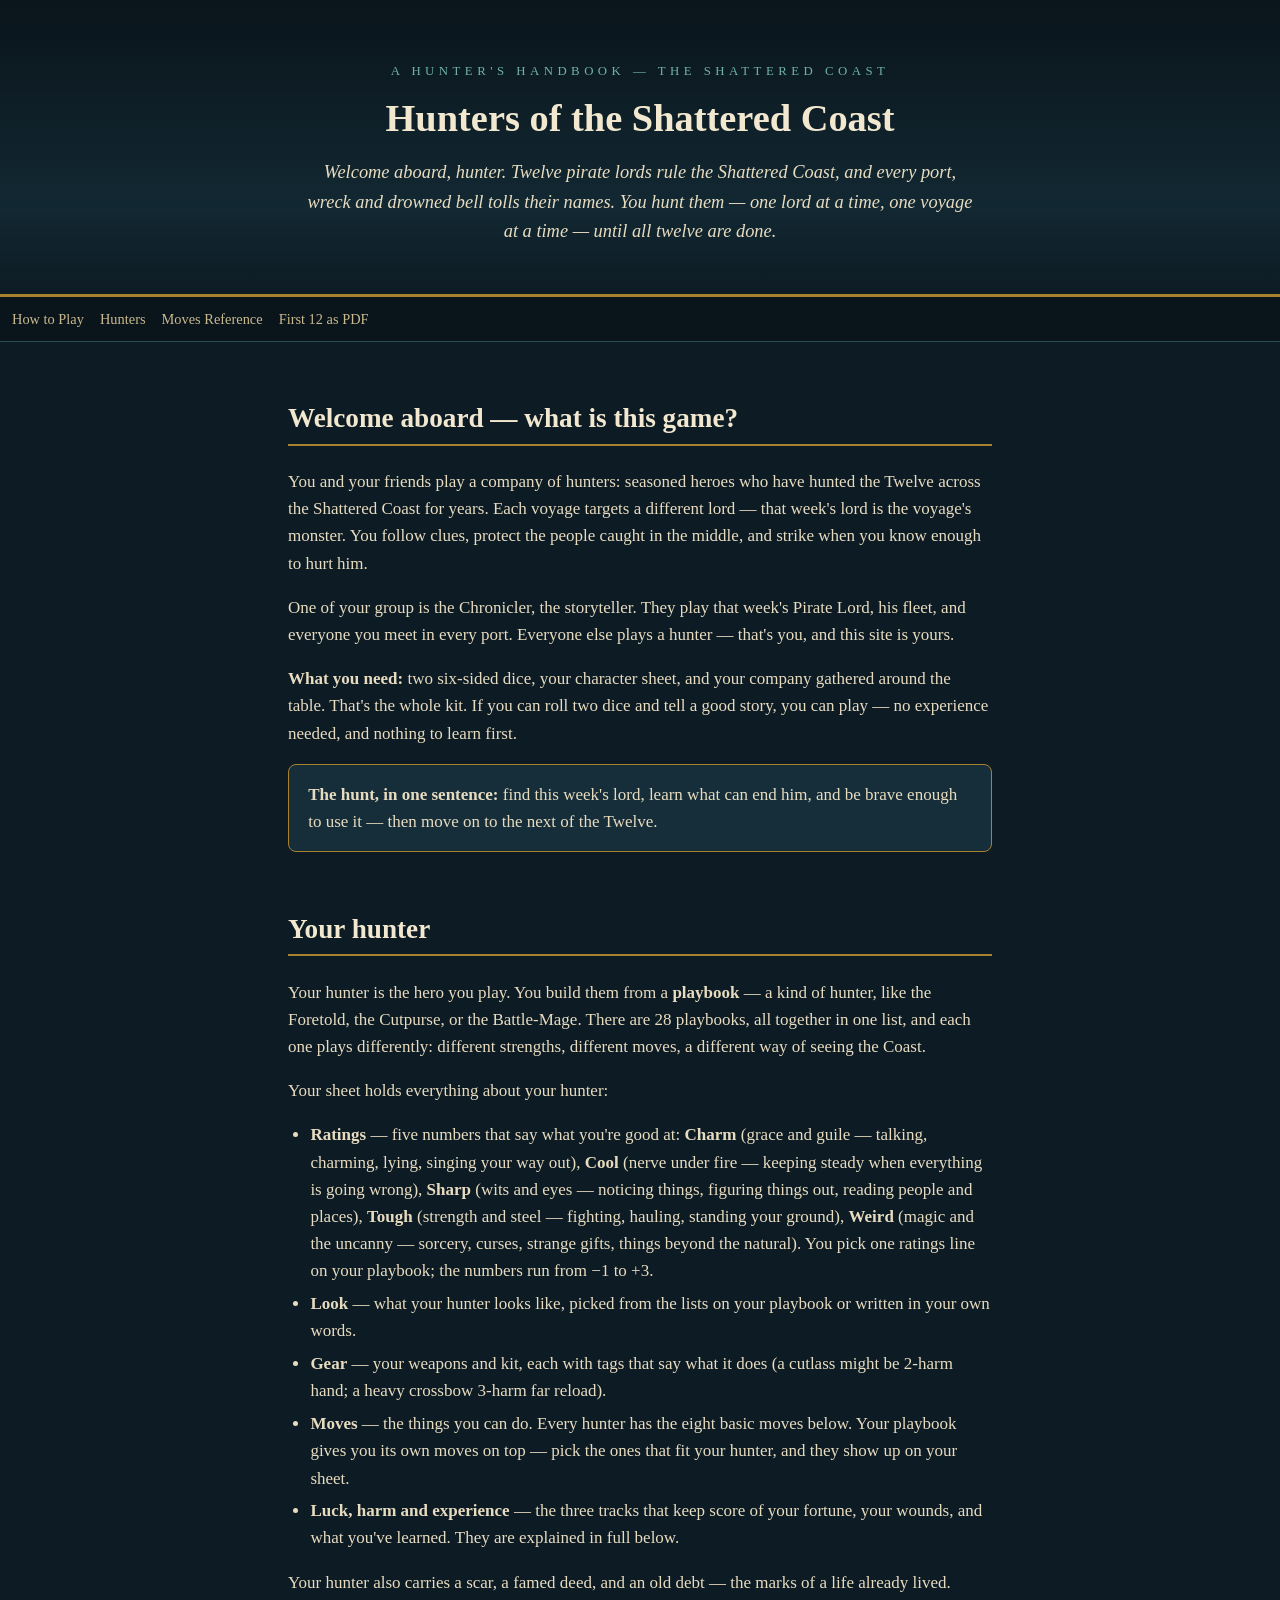
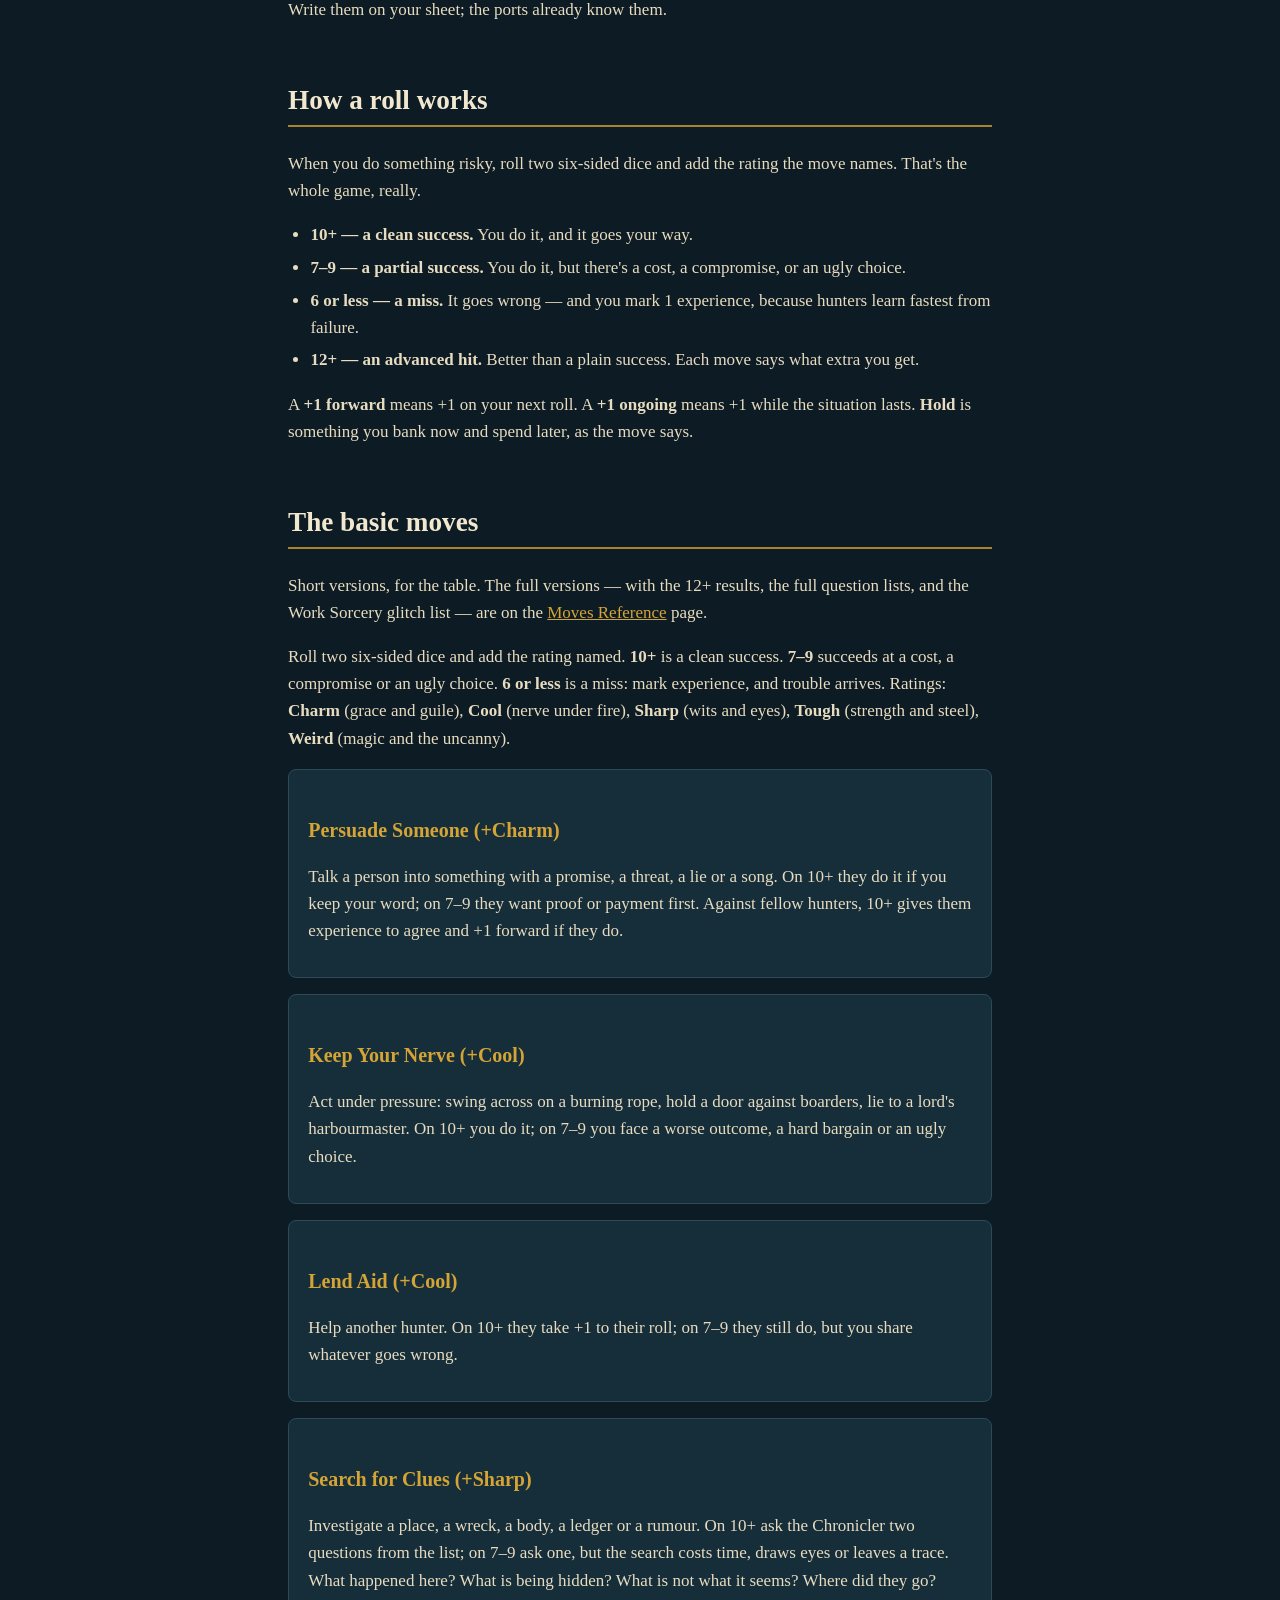
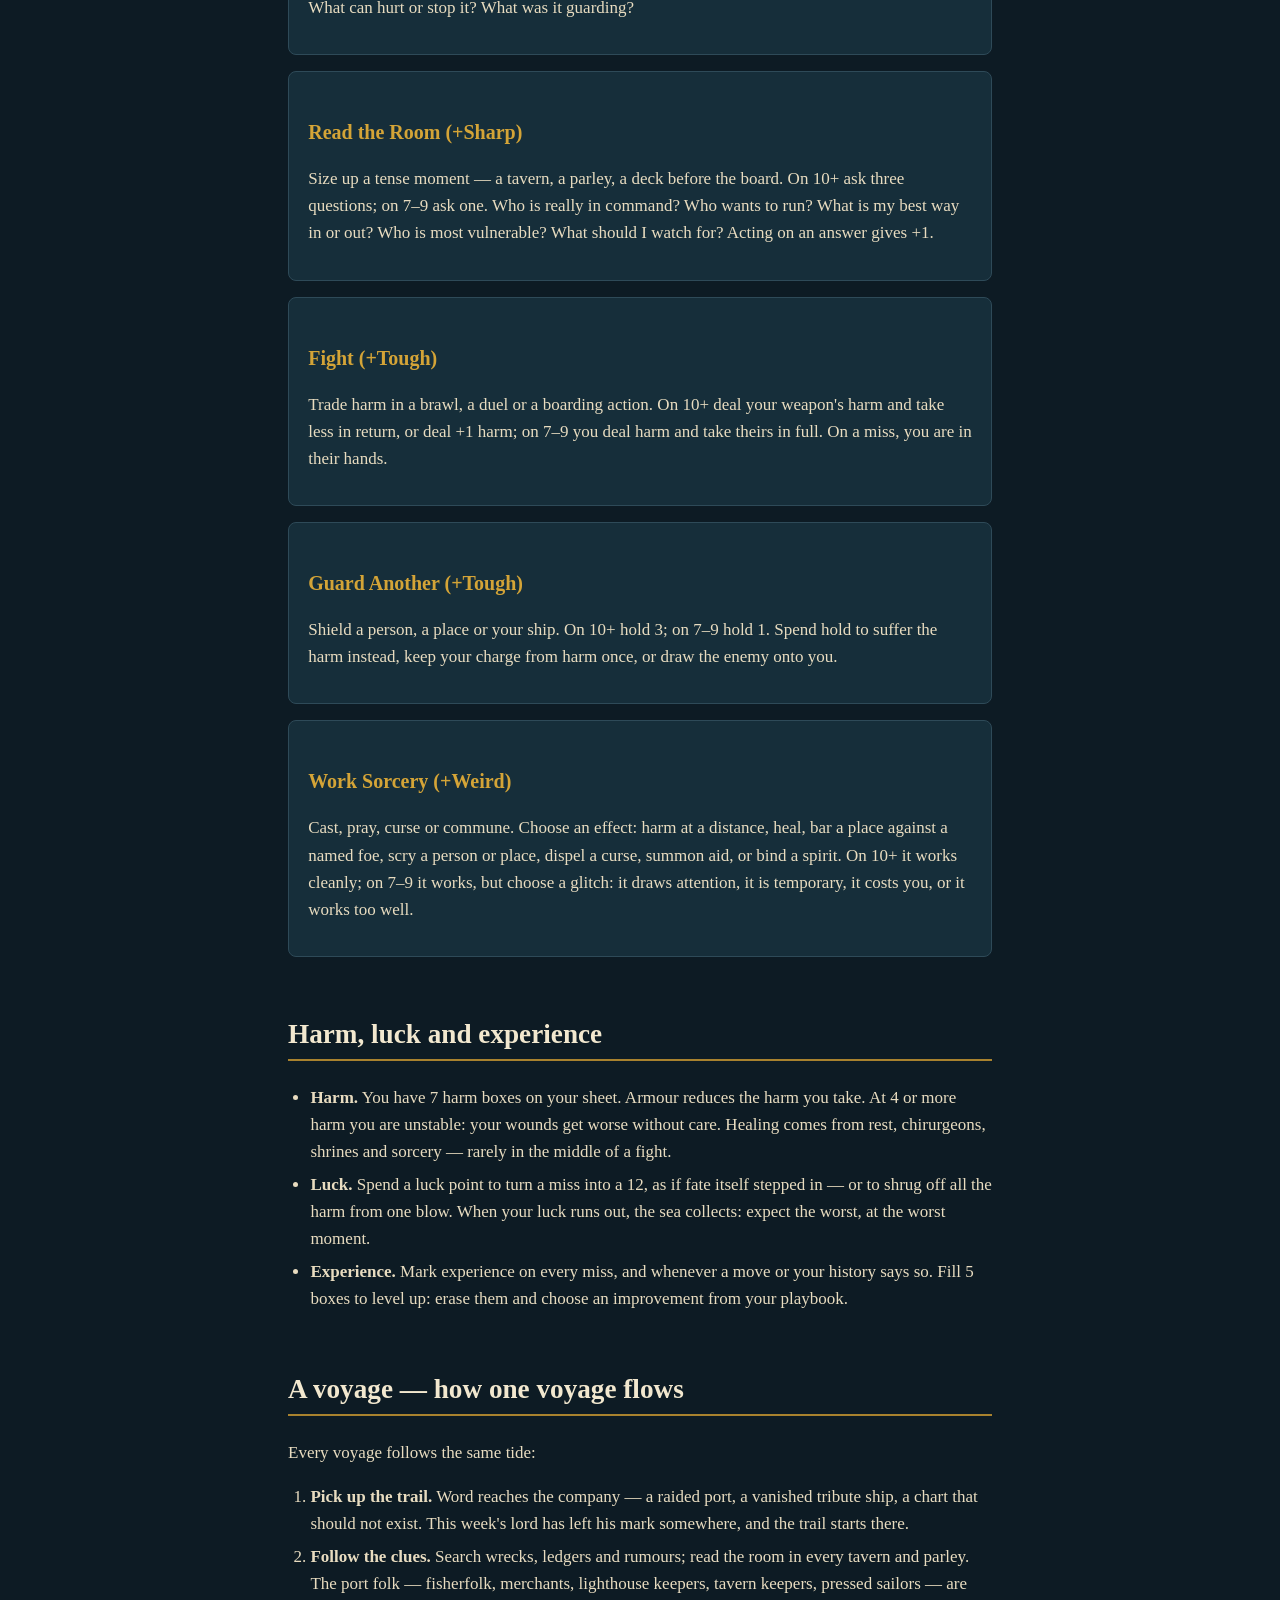
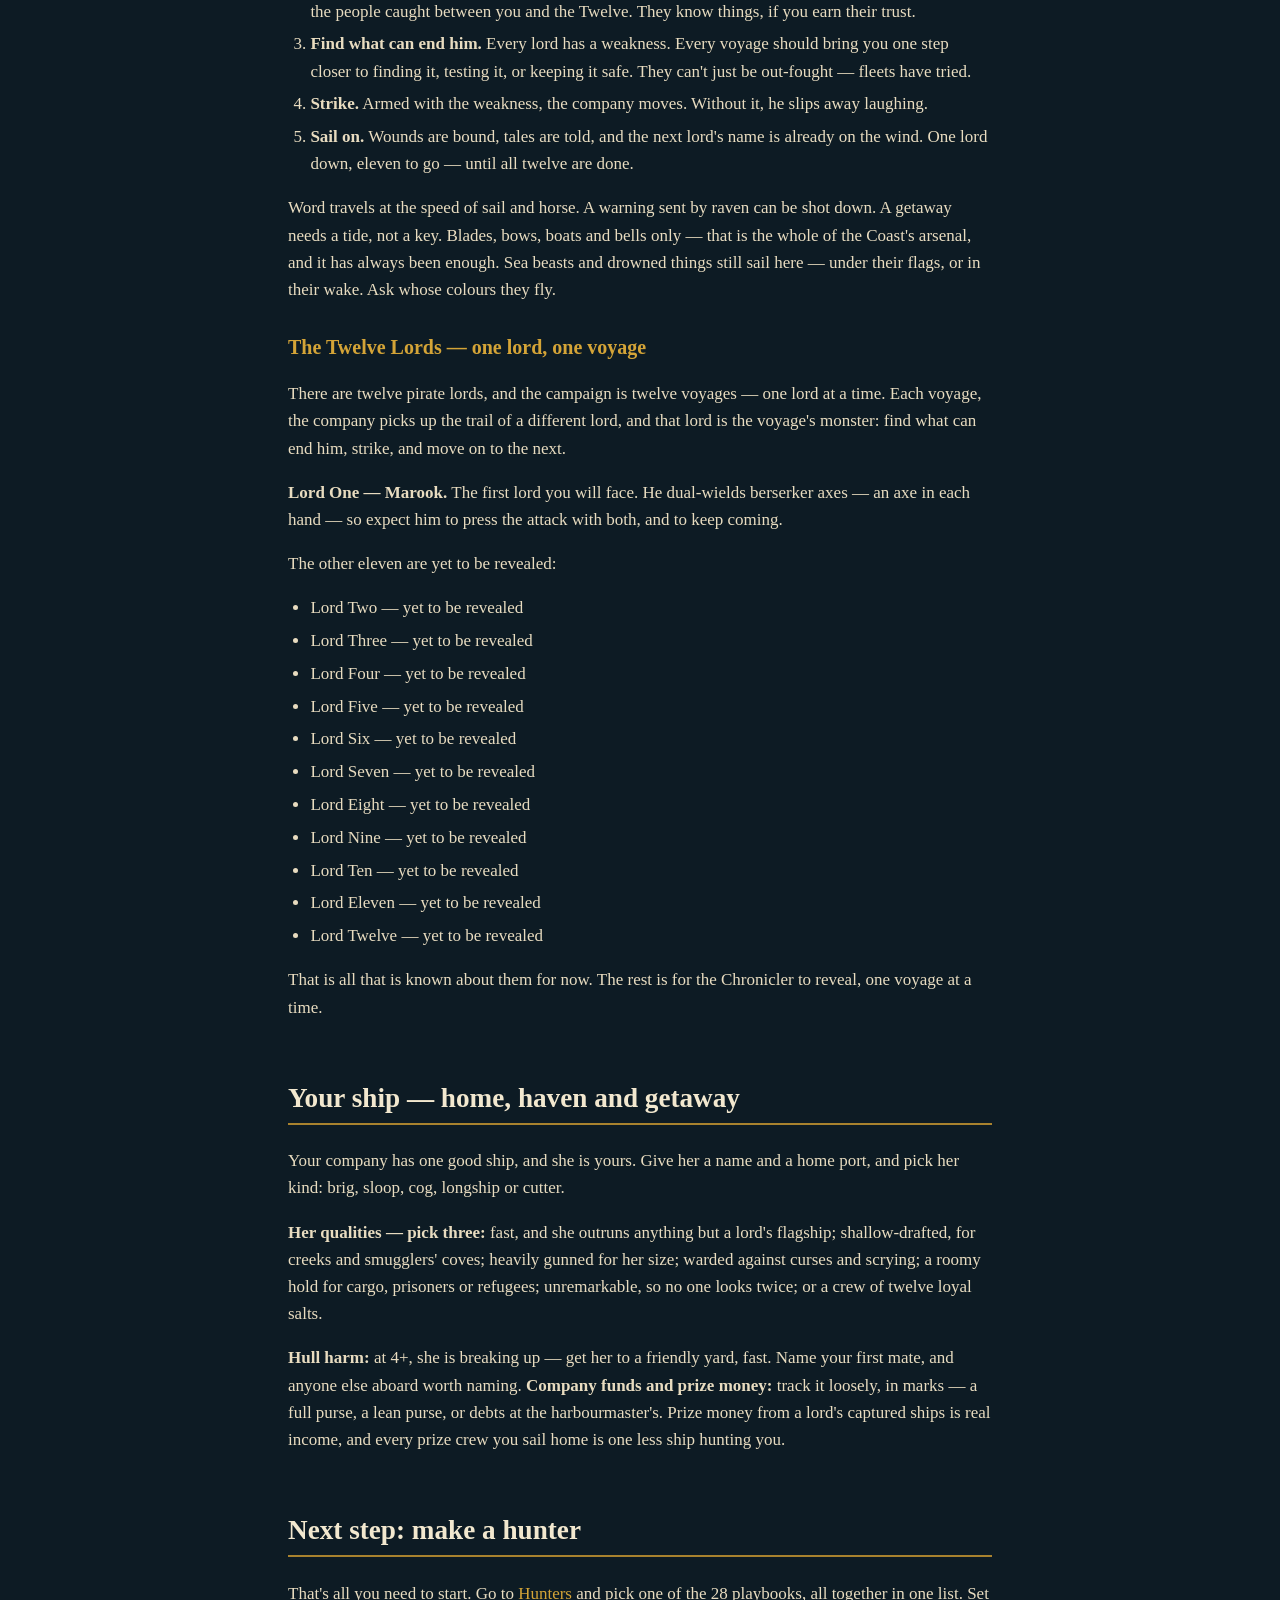
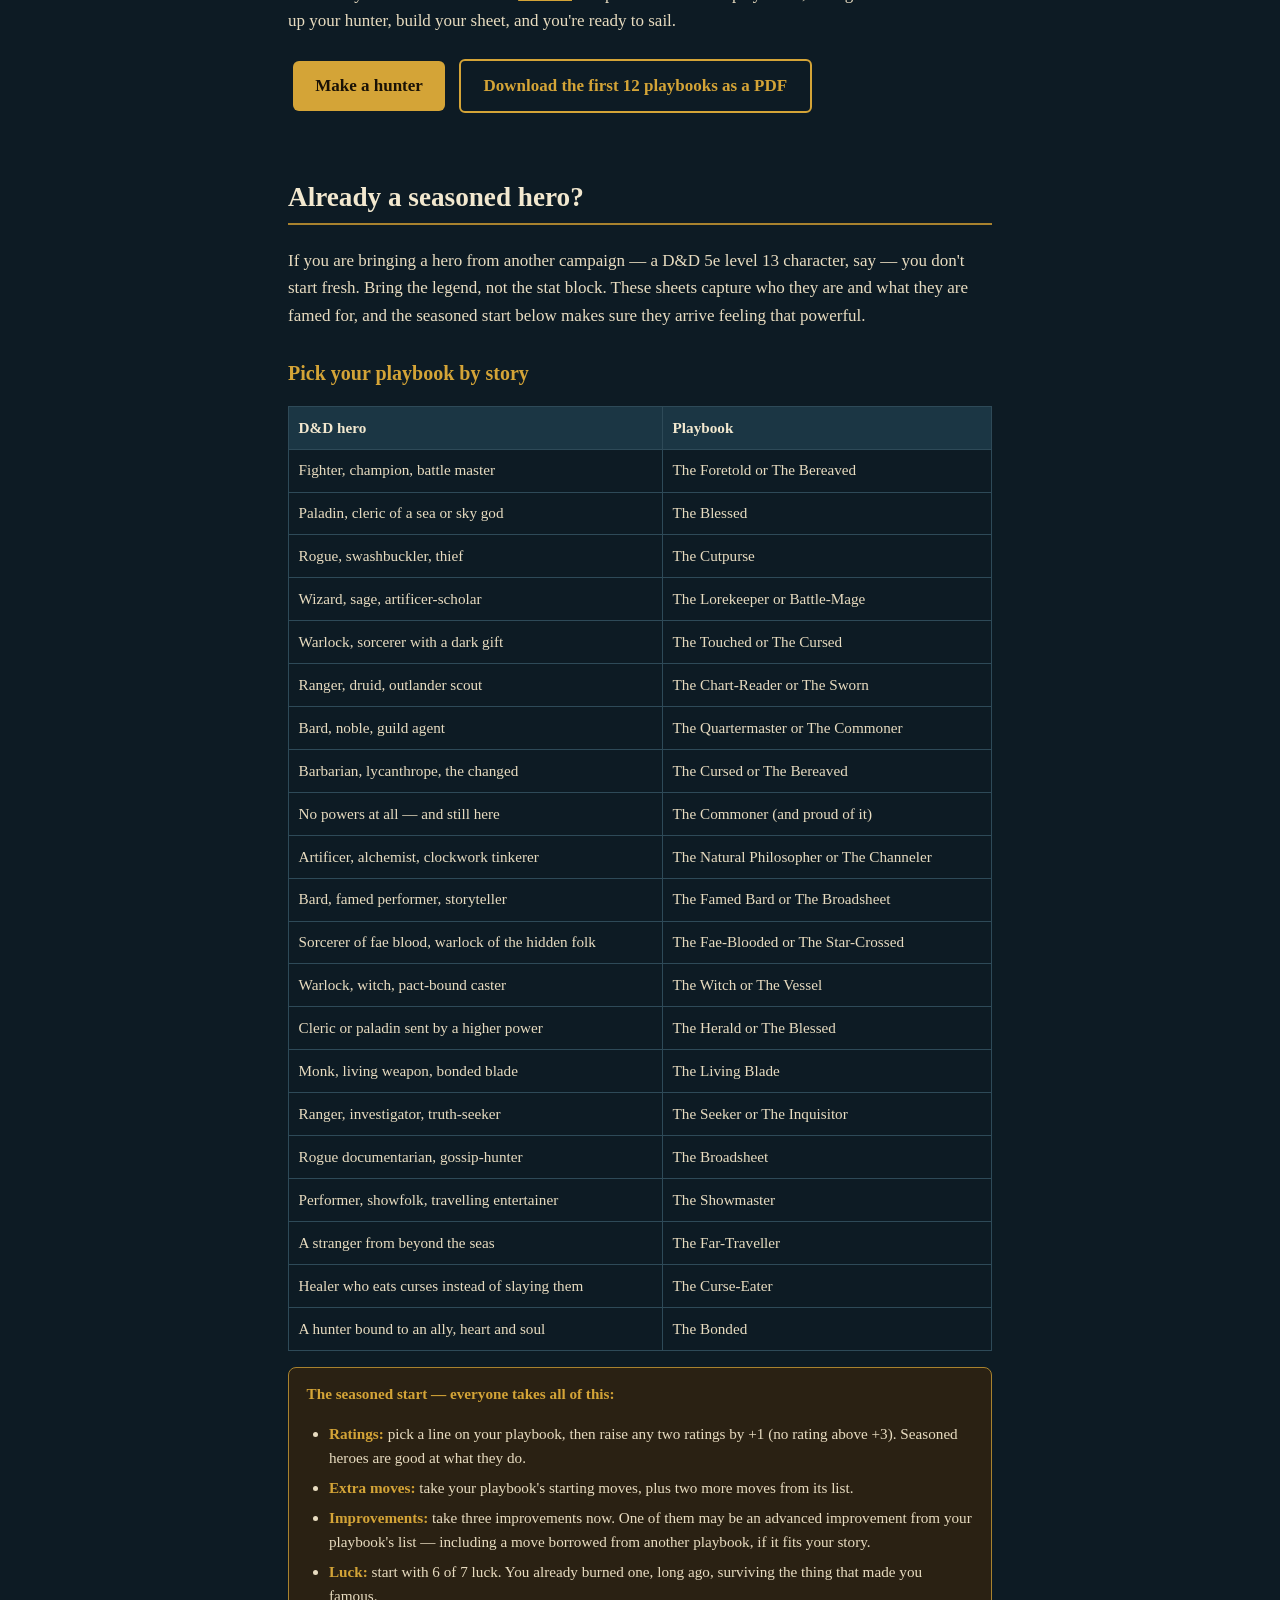
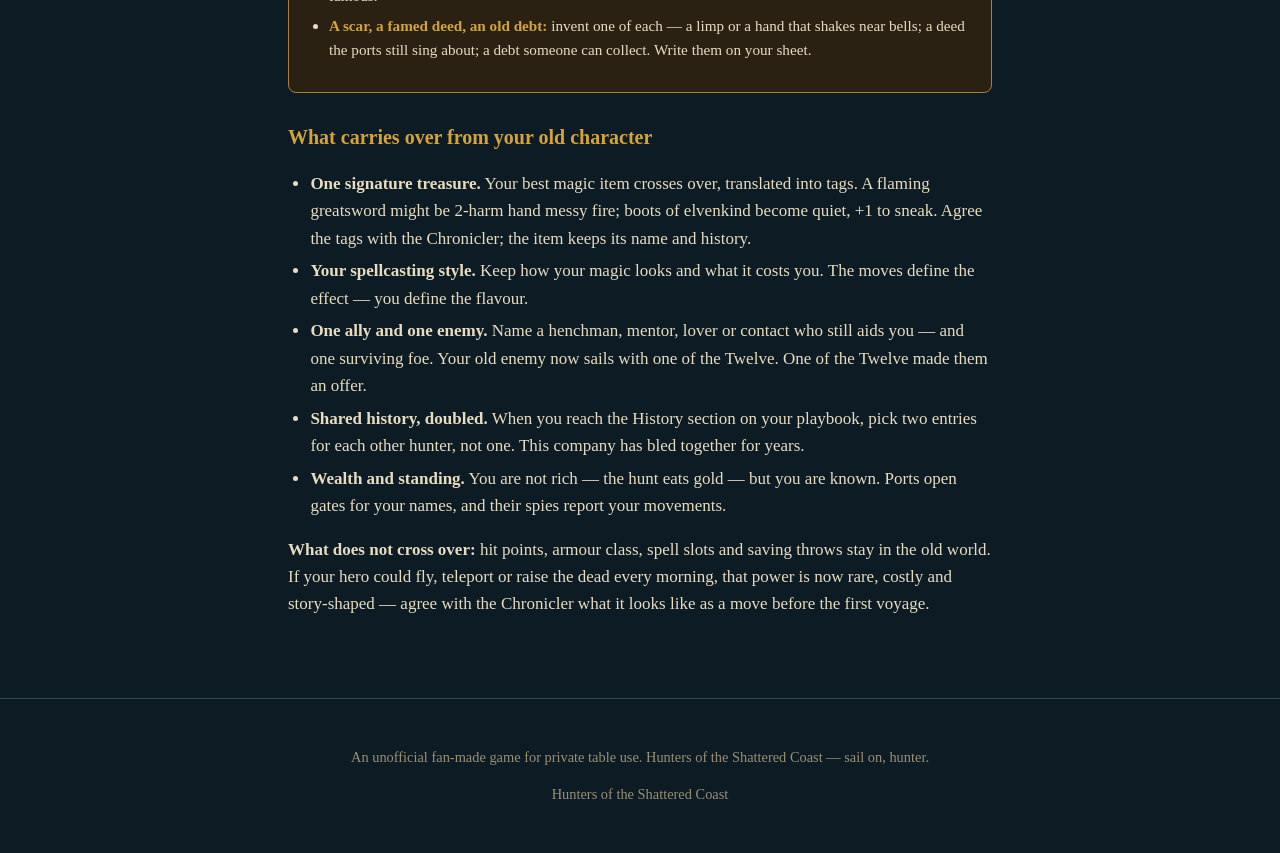
==== index.html @ f2a3d9e8 "Beginner rewrite: teach a brand-new hunter, no old-game transition, themed in-character voice" ====
<!DOCTYPE html>
<html lang="en">
<head>
<meta charset="utf-8">
<meta name="viewport" content="width=device-width, initial-scale=1">
<title>How to Play — Hunters of the Shattered Coast</title>
<meta name="description" content="Learn to play Hunters of the Shattered Coast: roll two dice, follow the clues, and hunt the Twelve Pirate Lords — one lord per voyage.">
<link rel="stylesheet" href="style.css">
</head>
<body>
<header class="hero">
<p class="kicker">A hunter's handbook — the Shattered Coast</p>
<h1>Hunters of the Shattered Coast</h1>
<p class="premise">Welcome aboard, hunter. Twelve pirate lords rule the Shattered Coast, and every port, wreck and drowned bell tolls their names. You hunt them — one lord at a time, one voyage at a time — until all twelve are done.</p>
</header>
<nav class="sticky" aria-label="Site navigation">
<a href="index.html">How to Play</a><a href="hunters.html">Hunters</a><a href="reference.html">Moves Reference</a><a href="playbooks.pdf">First 12 as PDF</a>
</nav>
<main>
<section id="welcome">
<h2>Welcome aboard — what is this game?</h2>
<p>You and your friends play a company of hunters: seasoned heroes who have hunted the Twelve across the Shattered Coast for years. Each voyage targets a different lord — that week's lord is the voyage's monster. You follow clues, protect the people caught in the middle, and strike when you know enough to hurt him.</p>
<p>One of your group is the Chronicler, the storyteller. They play that week's Pirate Lord, his fleet, and everyone you meet in every port. Everyone else plays a hunter — that's you, and this site is yours.</p>
<p><strong>What you need:</strong> two six-sided dice, your character sheet, and your company gathered around the table. That's the whole kit. If you can roll two dice and tell a good story, you can play — no experience needed, and nothing to learn first.</p>
<div class="card gold"><strong>The hunt, in one sentence:</strong> find this week's lord, learn what can end him, and be brave enough to use it — then move on to the next of the Twelve.</div>
</section>
<section id="hunter">
<h2>Your hunter</h2>
<p>Your hunter is the hero you play. You build them from a <strong>playbook</strong> — a kind of hunter, like the Foretold, the Cutpurse, or the Battle-Mage. There are 28 playbooks, all together in one list, and each one plays differently: different strengths, different moves, a different way of seeing the Coast.</p>
<p>Your sheet holds everything about your hunter:</p>
<ul>
<li><strong>Ratings</strong> — five numbers that say what you're good at: <strong>Charm</strong> (grace and guile — talking, charming, lying, singing your way out), <strong>Cool</strong> (nerve under fire — keeping steady when everything is going wrong), <strong>Sharp</strong> (wits and eyes — noticing things, figuring things out, reading people and places), <strong>Tough</strong> (strength and steel — fighting, hauling, standing your ground), <strong>Weird</strong> (magic and the uncanny — sorcery, curses, strange gifts, things beyond the natural). You pick one ratings line on your playbook; the numbers run from −1 to +3.</li>
<li><strong>Look</strong> — what your hunter looks like, picked from the lists on your playbook or written in your own words.</li>
<li><strong>Gear</strong> — your weapons and kit, each with tags that say what it does (a cutlass might be 2-harm hand; a heavy crossbow 3-harm far reload).</li>
<li><strong>Moves</strong> — the things you can do. Every hunter has the eight basic moves below. Your playbook gives you its own moves on top — pick the ones that fit your hunter, and they show up on your sheet.</li>
<li><strong>Luck, harm and experience</strong> — the three tracks that keep score of your fortune, your wounds, and what you've learned. They are explained in full below.</li>
</ul>
<p>Your hunter also carries a scar, a famed deed, and an old debt — the marks of a life already lived. Write them on your sheet; the ports already know them.</p>
</section>
<section id="rolls">
<h2>How a roll works</h2>
<p>When you do something risky, roll two six-sided dice and add the rating the move names. That's the whole game, really.</p>
<ul>
<li><strong>10+ — a clean success.</strong> You do it, and it goes your way.</li>
<li><strong>7–9 — a partial success.</strong> You do it, but there's a cost, a compromise, or an ugly choice.</li>
<li><strong>6 or less — a miss.</strong> It goes wrong — and you mark 1 experience, because hunters learn fastest from failure.</li>
<li><strong>12+ — an advanced hit.</strong> Better than a plain success. Each move says what extra you get.</li>
</ul>
<p>A <strong>+1 forward</strong> means +1 on your next roll. A <strong>+1 ongoing</strong> means +1 while the situation lasts. <strong>Hold</strong> is something you bank now and spend later, as the move says.</p>
</section>
<section id="moves">
<h2>The basic moves</h2>
<p>Short versions, for the table. The full versions — with the 12+ results, the full question lists, and the Work Sorcery glitch list — are on the <a href="reference.html">Moves Reference</a> page.</p>
<p>Roll two six-sided dice and add the rating named. <strong>10+</strong> is a clean success. <strong>7–9</strong> succeeds at a cost, a compromise or an ugly choice. <strong>6 or less</strong> is a miss: mark experience, and trouble arrives. Ratings: <strong>Charm</strong> (grace and guile), <strong>Cool</strong> (nerve under fire), <strong>Sharp</strong> (wits and eyes), <strong>Tough</strong> (strength and steel), <strong>Weird</strong> (magic and the uncanny).</p>
<div class="card"><h3>Persuade Someone (+Charm)</h3><p>Talk a person into something with a promise, a threat, a lie or a song. On 10+ they do it if you keep your word; on 7–9 they want proof or payment first. Against fellow hunters, 10+ gives them experience to agree and +1 forward if they do.</p></div>
<div class="card"><h3>Keep Your Nerve (+Cool)</h3><p>Act under pressure: swing across on a burning rope, hold a door against boarders, lie to a lord's harbourmaster. On 10+ you do it; on 7–9 you face a worse outcome, a hard bargain or an ugly choice.</p></div>
<div class="card"><h3>Lend Aid (+Cool)</h3><p>Help another hunter. On 10+ they take +1 to their roll; on 7–9 they still do, but you share whatever goes wrong.</p></div>
<div class="card"><h3>Search for Clues (+Sharp)</h3><p>Investigate a place, a wreck, a body, a ledger or a rumour. On 10+ ask the Chronicler two questions from the list; on 7–9 ask one, but the search costs time, draws eyes or leaves a trace. What happened here? What is being hidden? What is not what it seems? Where did they go? What can hurt or stop it? What was it guarding?</p></div>
<div class="card"><h3>Read the Room (+Sharp)</h3><p>Size up a tense moment — a tavern, a parley, a deck before the board. On 10+ ask three questions; on 7–9 ask one. Who is really in command? Who wants to run? What is my best way in or out? Who is most vulnerable? What should I watch for? Acting on an answer gives +1.</p></div>
<div class="card"><h3>Fight (+Tough)</h3><p>Trade harm in a brawl, a duel or a boarding action. On 10+ deal your weapon's harm and take less in return, or deal +1 harm; on 7–9 you deal harm and take theirs in full. On a miss, you are in their hands.</p></div>
<div class="card"><h3>Guard Another (+Tough)</h3><p>Shield a person, a place or your ship. On 10+ hold 3; on 7–9 hold 1. Spend hold to suffer the harm instead, keep your charge from harm once, or draw the enemy onto you.</p></div>
<div class="card"><h3>Work Sorcery (+Weird)</h3><p>Cast, pray, curse or commune. Choose an effect: harm at a distance, heal, bar a place against a named foe, scry a person or place, dispel a curse, summon aid, or bind a spirit. On 10+ it works cleanly; on 7–9 it works, but choose a glitch: it draws attention, it is temporary, it costs you, or it works too well.</p></div>
</section>
<section id="harm">
<h2>Harm, luck and experience</h2>
<ul>
<li><strong>Harm.</strong> You have 7 harm boxes on your sheet. Armour reduces the harm you take. At 4 or more harm you are unstable: your wounds get worse without care. Healing comes from rest, chirurgeons, shrines and sorcery — rarely in the middle of a fight.</li>
<li><strong>Luck.</strong> Spend a luck point to turn a miss into a 12, as if fate itself stepped in — or to shrug off all the harm from one blow. When your luck runs out, the sea collects: expect the worst, at the worst moment.</li>
<li><strong>Experience.</strong> Mark experience on every miss, and whenever a move or your history says so. Fill 5 boxes to level up: erase them and choose an improvement from your playbook.</li>
</ul>
</section>
<section id="voyage">
<h2>A voyage — how one voyage flows</h2>
<p>Every voyage follows the same tide:</p>
<ol>
<li><strong>Pick up the trail.</strong> Word reaches the company — a raided port, a vanished tribute ship, a chart that should not exist. This week's lord has left his mark somewhere, and the trail starts there.</li>
<li><strong>Follow the clues.</strong> Search wrecks, ledgers and rumours; read the room in every tavern and parley. The port folk — fisherfolk, merchants, lighthouse keepers, tavern keepers, pressed sailors — are the people caught between you and the Twelve. They know things, if you earn their trust.</li>
<li><strong>Find what can end him.</strong> Every lord has a weakness. Every voyage should bring you one step closer to finding it, testing it, or keeping it safe. They can't just be out-fought — fleets have tried.</li>
<li><strong>Strike.</strong> Armed with the weakness, the company moves. Without it, he slips away laughing.</li>
<li><strong>Sail on.</strong> Wounds are bound, tales are told, and the next lord's name is already on the wind. One lord down, eleven to go — until all twelve are done.</li>
</ol>
<p>Word travels at the speed of sail and horse. A warning sent by raven can be shot down. A getaway needs a tide, not a key. Blades, bows, boats and bells only — that is the whole of the Coast's arsenal, and it has always been enough. Sea beasts and drowned things still sail here — under their flags, or in their wake. Ask whose colours they fly.</p>
<h3>The Twelve Lords — one lord, one voyage</h3>
<p>There are twelve pirate lords, and the campaign is twelve voyages — one lord at a time. Each voyage, the company picks up the trail of a different lord, and that lord is the voyage's monster: find what can end him, strike, and move on to the next.</p>
<p><strong>Lord One — Marook.</strong> The first lord you will face. He dual-wields berserker axes — an axe in each hand — so expect him to press the attack with both, and to keep coming.</p>
<p>The other eleven are yet to be revealed:</p>
<ul>
<li>Lord Two — yet to be revealed</li>
<li>Lord Three — yet to be revealed</li>
<li>Lord Four — yet to be revealed</li>
<li>Lord Five — yet to be revealed</li>
<li>Lord Six — yet to be revealed</li>
<li>Lord Seven — yet to be revealed</li>
<li>Lord Eight — yet to be revealed</li>
<li>Lord Nine — yet to be revealed</li>
<li>Lord Ten — yet to be revealed</li>
<li>Lord Eleven — yet to be revealed</li>
<li>Lord Twelve — yet to be revealed</li>
</ul>
<p>That is all that is known about them for now. The rest is for the Chronicler to reveal, one voyage at a time.</p>
</section>
<section id="ship">
<h2>Your ship — home, haven and getaway</h2>
<p>Your company has one good ship, and she is yours. Give her a name and a home port, and pick her kind: brig, sloop, cog, longship or cutter.</p>
<p><strong>Her qualities — pick three:</strong> fast, and she outruns anything but a lord's flagship; shallow-drafted, for creeks and smugglers' coves; heavily gunned for her size; warded against curses and scrying; a roomy hold for cargo, prisoners or refugees; unremarkable, so no one looks twice; or a crew of twelve loyal salts.</p>
<p><strong>Hull harm:</strong> at 4+, she is breaking up — get her to a friendly yard, fast. Name your first mate, and anyone else aboard worth naming. <strong>Company funds and prize money:</strong> track it loosely, in marks — a full purse, a lean purse, or debts at the harbourmaster's. Prize money from a lord's captured ships is real income, and every prize crew you sail home is one less ship hunting you.</p>
</section>
<section>
<h2>Next step: make a hunter</h2>
<p>That's all you need to start. Go to <a href="hunters.html">Hunters</a> and pick one of the 28 playbooks, all together in one list. Set up your hunter, build your sheet, and you're ready to sail.</p>
<p><a class="btn" href="hunters.html">Make a hunter</a> <a class="btn ghost" href="playbooks.pdf">Download the first 12 playbooks as a PDF</a></p>
</section>
<section id="seasoned">
<h2>Already a seasoned hero?</h2>
<p>If you are bringing a hero from another campaign — a D&amp;D 5e level 13 character, say — you don't start fresh. Bring the legend, not the stat block. These sheets capture who they are and what they are famed for, and the seasoned start below makes sure they arrive feeling that powerful.</p>
<h3>Pick your playbook by story</h3>
<table>
<tr><th>D&amp;D hero</th><th>Playbook</th></tr>
<tr><td>Fighter, champion, battle master</td><td>The Foretold or The Bereaved</td></tr>
<tr><td>Paladin, cleric of a sea or sky god</td><td>The Blessed</td></tr>
<tr><td>Rogue, swashbuckler, thief</td><td>The Cutpurse</td></tr>
<tr><td>Wizard, sage, artificer-scholar</td><td>The Lorekeeper or Battle-Mage</td></tr>
<tr><td>Warlock, sorcerer with a dark gift</td><td>The Touched or The Cursed</td></tr>
<tr><td>Ranger, druid, outlander scout</td><td>The Chart-Reader or The Sworn</td></tr>
<tr><td>Bard, noble, guild agent</td><td>The Quartermaster or The Commoner</td></tr>
<tr><td>Barbarian, lycanthrope, the changed</td><td>The Cursed or The Bereaved</td></tr>
<tr><td>No powers at all — and still here</td><td>The Commoner (and proud of it)</td></tr>
<tr><td>Artificer, alchemist, clockwork tinkerer</td><td>The Natural Philosopher or The Channeler</td></tr>
<tr><td>Bard, famed performer, storyteller</td><td>The Famed Bard or The Broadsheet</td></tr>
<tr><td>Sorcerer of fae blood, warlock of the hidden folk</td><td>The Fae-Blooded or The Star-Crossed</td></tr>
<tr><td>Warlock, witch, pact-bound caster</td><td>The Witch or The Vessel</td></tr>
<tr><td>Cleric or paladin sent by a higher power</td><td>The Herald or The Blessed</td></tr>
<tr><td>Monk, living weapon, bonded blade</td><td>The Living Blade</td></tr>
<tr><td>Ranger, investigator, truth-seeker</td><td>The Seeker or The Inquisitor</td></tr>
<tr><td>Rogue documentarian, gossip-hunter</td><td>The Broadsheet</td></tr>
<tr><td>Performer, showfolk, travelling entertainer</td><td>The Showmaster</td></tr>
<tr><td>A stranger from beyond the seas</td><td>The Far-Traveller</td></tr>
<tr><td>Healer who eats curses instead of slaying them</td><td>The Curse-Eater</td></tr>
<tr><td>A hunter bound to an ally, heart and soul</td><td>The Bonded</td></tr>
</table>
<div class="veteran"><strong>The seasoned start — everyone takes all of this:</strong>
<ul>
<li><strong>Ratings:</strong> pick a line on your playbook, then raise any two ratings by +1 (no rating above +3). Seasoned heroes are good at what they do.</li>
<li><strong>Extra moves:</strong> take your playbook's starting moves, plus two more moves from its list.</li>
<li><strong>Improvements:</strong> take three improvements now. One of them may be an advanced improvement from your playbook's list — including a move borrowed from another playbook, if it fits your story.</li>
<li><strong>Luck:</strong> start with 6 of 7 luck. You already burned one, long ago, surviving the thing that made you famous.</li>
<li><strong>A scar, a famed deed, an old debt:</strong> invent one of each — a limp or a hand that shakes near bells; a deed the ports still sing about; a debt someone can collect. Write them on your sheet.</li>
</ul></div>
<h3>What carries over from your old character</h3>
<ul>
<li><strong>One signature treasure.</strong> Your best magic item crosses over, translated into tags. A flaming greatsword might be 2-harm hand messy fire; boots of elvenkind become quiet, +1 to sneak. Agree the tags with the Chronicler; the item keeps its name and history.</li>
<li><strong>Your spellcasting style.</strong> Keep how your magic looks and what it costs you. The moves define the effect — you define the flavour.</li>
<li><strong>One ally and one enemy.</strong> Name a henchman, mentor, lover or contact who still aids you — and one surviving foe. Your old enemy now sails with one of the Twelve. One of the Twelve made them an offer.</li>
<li><strong>Shared history, doubled.</strong> When you reach the History section on your playbook, pick two entries for each other hunter, not one. This company has bled together for years.</li>
<li><strong>Wealth and standing.</strong> You are not rich — the hunt eats gold — but you are known. Ports open gates for your names, and their spies report your movements.</li>
</ul>
<p><strong>What does not cross over:</strong> hit points, armour class, spell slots and saving throws stay in the old world. If your hero could fly, teleport or raise the dead every morning, that power is now rare, costly and story-shaped — agree with the Chronicler what it looks like as a move before the first voyage.</p>
</section>
</main>
<footer>
<p>An unofficial fan-made game for private table use. Hunters of the Shattered Coast — sail on, hunter.</p>
<p>Hunters of the Shattered Coast</p>
</footer>
</body>
</html>
---- style.css ----
:root{
  --ink:#e8dcc0; --ink-dim:#c9b98f; --muted:#9a8f74;
  --bg:#0d1b24; --bg2:#122832; --panel:#162e3a; --panel2:#1b3644;
  --gold:#d4a437; --gold-dim:#a8822e; --red:#c65b4a; --teal:#6fb3a6;
  --line:#2e4a58; --paper:#f2e8cf;
}
*{box-sizing:border-box}
html{scroll-behavior:smooth}
body{margin:0;background:var(--bg);color:var(--ink);font-family:Georgia,'Times New Roman',serif;font-size:17px;line-height:1.6}
a{color:var(--gold)}
a:hover{color:#f0c65c}
h1,h2,h3{font-family:Georgia,serif;line-height:1.25;color:var(--paper)}
h1{font-size:2.4rem;margin:.2em 0}
h2{font-size:1.7rem;border-bottom:2px solid var(--gold-dim);padding-bottom:.3em;margin-top:2.2em}
h3{font-size:1.25rem;color:var(--gold);margin-top:1.6em}
header.hero{background:linear-gradient(180deg,#0a141b,#122832 70%,#0d1b24);text-align:center;padding:3rem 1rem 2rem;border-bottom:3px solid var(--gold-dim)}
.hero .kicker{letter-spacing:.35em;text-transform:uppercase;font-size:.8rem;color:var(--teal)}
.hero p.premise{max-width:42rem;margin:1rem auto;font-style:italic;font-size:1.15rem;color:var(--ink)}
.btn{display:inline-block;background:var(--gold);color:#1a1206;font-weight:bold;text-decoration:none;padding:.7rem 1.4rem;border-radius:6px;margin:.5rem .3rem}
.btn.ghost{background:transparent;color:var(--gold);border:2px solid var(--gold)}
.btn:hover{background:#f0c65c;color:#1a1206}
main{max-width:46rem;margin:0 auto;padding:0 1rem 4rem}
nav.sticky{position:sticky;top:0;z-index:10;background:#0a141b;border-bottom:1px solid var(--line);overflow-x:auto;white-space:nowrap;padding:.5rem .75rem}
nav.sticky a{color:var(--ink-dim);text-decoration:none;font-size:.9rem;margin-right:1rem}
nav.sticky a:hover{color:var(--gold)}
nav.sticky a.playbook{color:var(--teal)}
section{scroll-margin-top:3.5rem}
.card{background:var(--panel);border:1px solid var(--line);border-radius:8px;padding:1rem 1.2rem;margin:1rem 0}
.card.gold{border-color:var(--gold-dim)}
table{width:100%;border-collapse:collapse;margin:1rem 0;font-size:.95rem}
th,td{border:1px solid var(--line);padding:.55rem .6rem;text-align:left;vertical-align:top}
th{background:var(--panel2);color:var(--paper)}
ul,ol{padding-left:1.4rem}
li{margin:.35rem 0}
blockquote{border-left:3px solid var(--gold);margin:1rem 0;padding:.2rem 1rem;font-style:italic;color:var(--ink-dim)}
.ratings{font-family:ui-monospace,Menlo,monospace;font-size:.92rem;background:#0a141b;border:1px solid var(--line);border-radius:6px;padding:.8rem 1rem}
.ratings div{margin:.25rem 0}
.tagline{font-style:italic;color:var(--ink-dim)}
.veteran{background:#2a2113;border:1px solid var(--gold-dim);border-radius:8px;padding:.9rem 1.1rem;margin:1rem 0;font-size:.95rem}
.veteran strong{color:var(--gold)}
.playbook{border-top:4px solid var(--gold-dim);padding-top:.5rem}
.playbook h2{border-bottom:none;margin-top:1.5em}
.two-col{display:grid;grid-template-columns:1fr 1fr;gap:1rem}
@media(max-width:640px){body{font-size:16px}h1{font-size:1.9rem}h2{font-size:1.4rem}.two-col{grid-template-columns:1fr}}
footer{border-top:1px solid var(--line);padding:2rem 1rem;text-align:center;color:var(--muted);font-size:.9rem}
@media print{
  body{background:#fff;color:#111;font-size:12pt}
  nav.sticky,.btn{display:none}
  header.hero{background:#fff;color:#111;border-bottom:2px solid #000}
  h1,h2,h3{color:#111}
  .card,.veteran{border:1px solid #999;background:#fff;break-inside:avoid}
  a{color:#111;text-decoration:none}
  main{max-width:none}
  section{break-inside:avoid-page}
}

/* --- Hunters: interactive sheets --- */
.toolbar{display:flex;flex-wrap:wrap;gap:.5rem;align-items:center;background:var(--panel);border:1px solid var(--line);border-radius:8px;padding:.7rem .9rem;margin:1rem 0}
.toolbar label{font-size:.95rem}
.toolbar select,.toolbar button{font-family:inherit;font-size:.95rem;padding:.45rem .7rem;border-radius:6px;border:1px solid var(--line);background:var(--bg2);color:var(--ink);cursor:pointer}
.toolbar button.primary{background:var(--gold);color:#1a1206;font-weight:bold;border-color:var(--gold)}
.sheet button{font-family:inherit;font-size:.95rem;padding:.45rem .8rem;border-radius:6px;border:1px solid var(--line);background:var(--bg2);color:var(--ink);cursor:pointer}
.sheet button.primary{background:var(--gold);color:#1a1206;font-weight:bold;border-color:var(--gold)}
.sheet button.big{font-size:1.1rem;padding:.7rem 1.3rem;margin-top:.5rem}
#saveStatus{font-size:.9rem;color:var(--teal);margin-left:auto}
.pickgrid{display:grid;grid-template-columns:repeat(auto-fill,minmax(11rem,1fr));gap:.5rem;margin:.5rem 0 1rem}
.pickbtn{font-family:inherit;text-align:left;background:var(--panel);color:var(--ink);border:1px solid var(--line);border-radius:8px;padding:.6rem .8rem;cursor:pointer;font-size:1rem}
.pickbtn span{display:block;font-size:.8rem;color:var(--muted)}
.pickbtn:hover{border-color:var(--gold)}
.pickbtn.on{border-color:var(--gold);background:var(--panel2);box-shadow:0 0 0 1px var(--gold)}
.sheet{background:var(--panel);border:1px solid var(--line);border-radius:10px;padding:1.2rem 1.4rem;margin:1rem 0}
.sheet h2{margin-top:.2em}
.sheet input[type=text]{font-family:inherit;font-size:1rem;background:var(--bg);color:var(--ink);border:1px solid var(--line);border-radius:6px;padding:.45rem .6rem;width:100%}
.sheet textarea{font-family:inherit;font-size:1rem;background:var(--bg);color:var(--ink);border:1px solid var(--line);border-radius:6px;padding:.6rem;width:100%}
.fieldrow{display:grid;grid-template-columns:1fr 1fr;gap:1rem;margin:.7rem 0}
.fieldrow label,.blocklabel{display:block;font-weight:bold;margin:.5rem 0}
.blocklabel input{margin-top:.3rem}
.checklist{list-style:none;padding-left:0}
.checklist li{margin:.5rem 0;padding:.4rem .6rem;background:var(--bg2);border-radius:6px}
.checklist input{margin-right:.5rem;transform:scale(1.2)}
.movepick{display:flex;gap:.5rem;align-items:flex-start}
.movepick input{margin-top:.35rem;flex:none}
.box{background:none;border:none;color:var(--gold);font-size:1.3rem;cursor:pointer;padding:0 .15rem;line-height:1}
.box:hover{color:#f0c65c}
.trackers p{margin:.6rem 0}
.muted{color:var(--muted);font-size:.92rem}
.mymoves li{margin:.4rem 0}
/* --- Dice tray --- */
.dice-row{display:flex;flex-wrap:wrap;gap:.5rem;align-items:center;margin:.7rem 0}
.dice-row button{font-family:inherit;font-size:1rem;padding:.55rem .9rem;border-radius:6px;border:1px solid var(--line);background:var(--bg2);color:var(--ink);cursor:pointer}
.dice-row button:hover{border-color:var(--gold)}
.dice-mod{display:inline-flex;gap:.4rem;align-items:center}
.dice-mod button{padding:.3rem .7rem}
.dice-result{font-size:1.15rem;background:var(--bg);border:1px solid var(--line);border-radius:8px;padding:.8rem 1rem}
.dice-result .die,.dice-log .die{display:inline-block;min-width:1.9rem;text-align:center;background:var(--panel2);border:1px solid var(--gold-dim);border-radius:6px;padding:.05rem .35rem;margin:0 .1rem;font-weight:bold}
.dice-result .band-hit{color:#8fd694;font-weight:bold}
.dice-result .band-partial{color:var(--teal);font-weight:bold}
.dice-result .band-miss{color:var(--red);font-weight:bold}
.dice-log{list-style:none;padding-left:0}
.dice-log li{margin:.3rem 0;padding:.35rem .6rem;background:var(--bg2);border-radius:6px;font-size:.95rem}

@media(max-width:640px){.fieldrow{grid-template-columns:1fr}.pickgrid{grid-template-columns:1fr 1fr}}
@media print{
  body{background:#fff;color:#111;font-size:11pt}
  .no-print,header.hero,nav.sticky,.toolbar,#picker,footer{display:none !important}
  main{max-width:none;padding:0}
  .sheet{border:1px solid #666;background:#fff;border-radius:0;padding:0;margin:0}
  h1,h2,h3{color:#111}
  .checklist li{background:#fff;border:1px solid #ccc}
  .sheet input[type=text],.sheet textarea{border:none;border-bottom:1px solid #999;background:#fff;color:#111}
  a{color:#111;text-decoration:none}
  .box{color:#111}
}

/* --- Stylised character sheet (player-facing parchment) --- */
.character-sheet{
  background:linear-gradient(180deg,#f6ecd2,#efe2c2 60%,#e9d9b4);
  color:#2b2118;border:2px solid var(--gold-dim);border-radius:14px;
  box-shadow:0 8px 30px rgba(0,0,0,.45);padding:1.6rem 1.8rem;
}
.character-sheet h2,.character-sheet h3,.character-sheet h4{color:#3a2a12}
.character-sheet .sheet-banner{
  text-align:center;border-bottom:3px double #a8822e;padding:.4rem 0 1rem;margin-bottom:.6rem;
}
.character-sheet .sheet-playbook{
  font-size:1.5rem;font-weight:bold;letter-spacing:.14em;text-transform:uppercase;
  color:#7a5c14;margin:.2rem 0;
}
.character-sheet .sheet-quote{font-style:italic;color:#5c4a26;margin:.2rem 0;max-width:34rem;margin-left:auto;margin-right:auto}
.character-sheet .sheet-name{
  font-size:2.3rem;text-align:center;margin:.4em 0 .1em;letter-spacing:.02em;
}
.character-sheet .sheet-sub{text-align:center;color:#6b5636;font-style:italic;margin-top:0}
.character-sheet .sheet-look{text-align:center}
.character-sheet .sheet-h{
  border-bottom:2px solid #a8822e;padding-bottom:.25em;margin-top:1.8em;
  letter-spacing:.08em;text-transform:uppercase;font-size:1.05rem;
}
.character-sheet .muted{color:#6b5636}
.character-sheet .stat-row{display:flex;flex-wrap:wrap;gap:.6rem;justify-content:center;margin:.8rem 0}
.character-sheet .stat-box{
  flex:1 1 5.2rem;max-width:7rem;text-align:center;background:#fbf3dd;
  border:2px solid #a8822e;border-radius:10px;padding:.55rem .3rem;
}
.character-sheet .stat-name{display:block;font-size:.8rem;letter-spacing:.12em;text-transform:uppercase;color:#7a5c14}
.character-sheet .stat-val{display:block;font-size:1.7rem;font-weight:bold;color:#2b2118;line-height:1.2}
.character-sheet .sheet-ratings-line{text-align:center;font-family:ui-monospace,Menlo,monospace;font-size:.85rem}
.character-sheet .tracker-row{margin:.7rem 0}
.character-sheet .box{color:#7a5c14}
.character-sheet .box:hover{color:#a8822e}
.character-sheet .move-cards{display:grid;gap:.7rem;margin:.7rem 0}
.character-sheet .move-card{
  background:#fbf3dd;border:1px solid #c9a94f;border-left:5px solid #a8822e;
  border-radius:8px;padding:.7rem .9rem;
}
.character-sheet .move-card h4{margin:.1em 0 .3em;font-size:1.05rem;color:#3a2a12}
.character-sheet .move-card p{margin:.2rem 0}
.character-sheet .legend-grid{display:grid;grid-template-columns:1fr 1fr;gap:.7rem;margin:.7rem 0}
.character-sheet .legend-item{
  background:#fbf3dd;border:1px solid #c9a94f;border-radius:8px;padding:.6rem .8rem;
}
.character-sheet .legend-label{display:block;font-size:.75rem;letter-spacing:.14em;text-transform:uppercase;color:#7a5c14;font-weight:bold}
.character-sheet .sheet-list li{margin:.35rem 0}
.character-sheet .sheet-actions{margin:.5rem 0}
.character-sheet .sheet-actions button{font-family:inherit;font-size:.95rem;padding:.5rem .9rem;border-radius:6px;border:1px solid #a8822e;background:#fbf3dd;color:#2b2118;cursor:pointer}
.character-sheet .sheet-actions button.primary{background:var(--gold);color:#1a1206;font-weight:bold}
@media(max-width:640px){.character-sheet{padding:1.1rem}.character-sheet .legend-grid{grid-template-columns:1fr}.character-sheet .sheet-name{font-size:1.8rem}}
@media print{
  .character-sheet{background:#fff !important;color:#111;border:1px solid #666;box-shadow:none;border-radius:0;padding:0}
  .character-sheet h2,.character-sheet h3,.character-sheet h4,.character-sheet .sheet-playbook{color:#111}
  .character-sheet .sheet-banner{border-bottom:2px solid #666}
  .character-sheet .stat-box,.character-sheet .move-card,.character-sheet .legend-item{background:#fff;border:1px solid #999;break-inside:avoid}
  .character-sheet .move-card{border-left:3px solid #666}
  .character-sheet .muted,.character-sheet .sheet-sub,.character-sheet .sheet-quote{color:#333}
  .character-sheet .stat-name{color:#333}
  .character-sheet .box{color:#111}
}
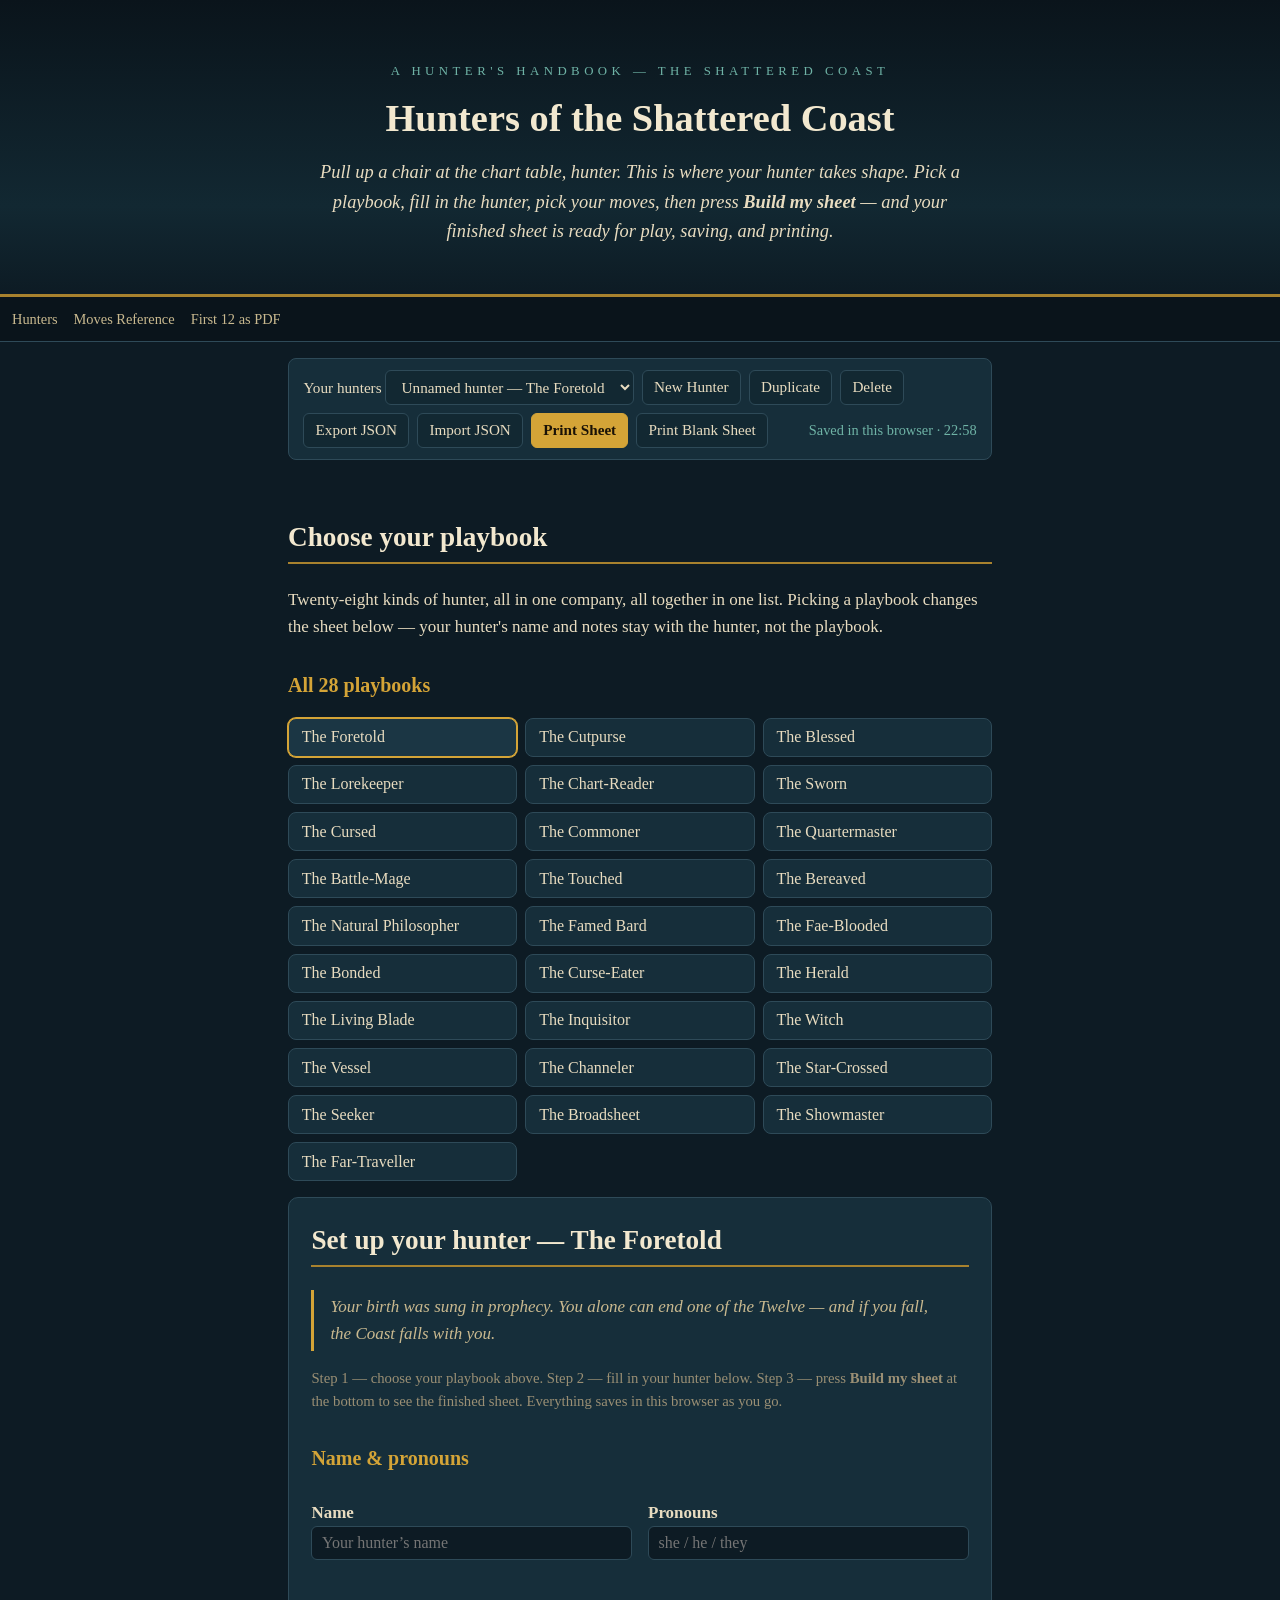
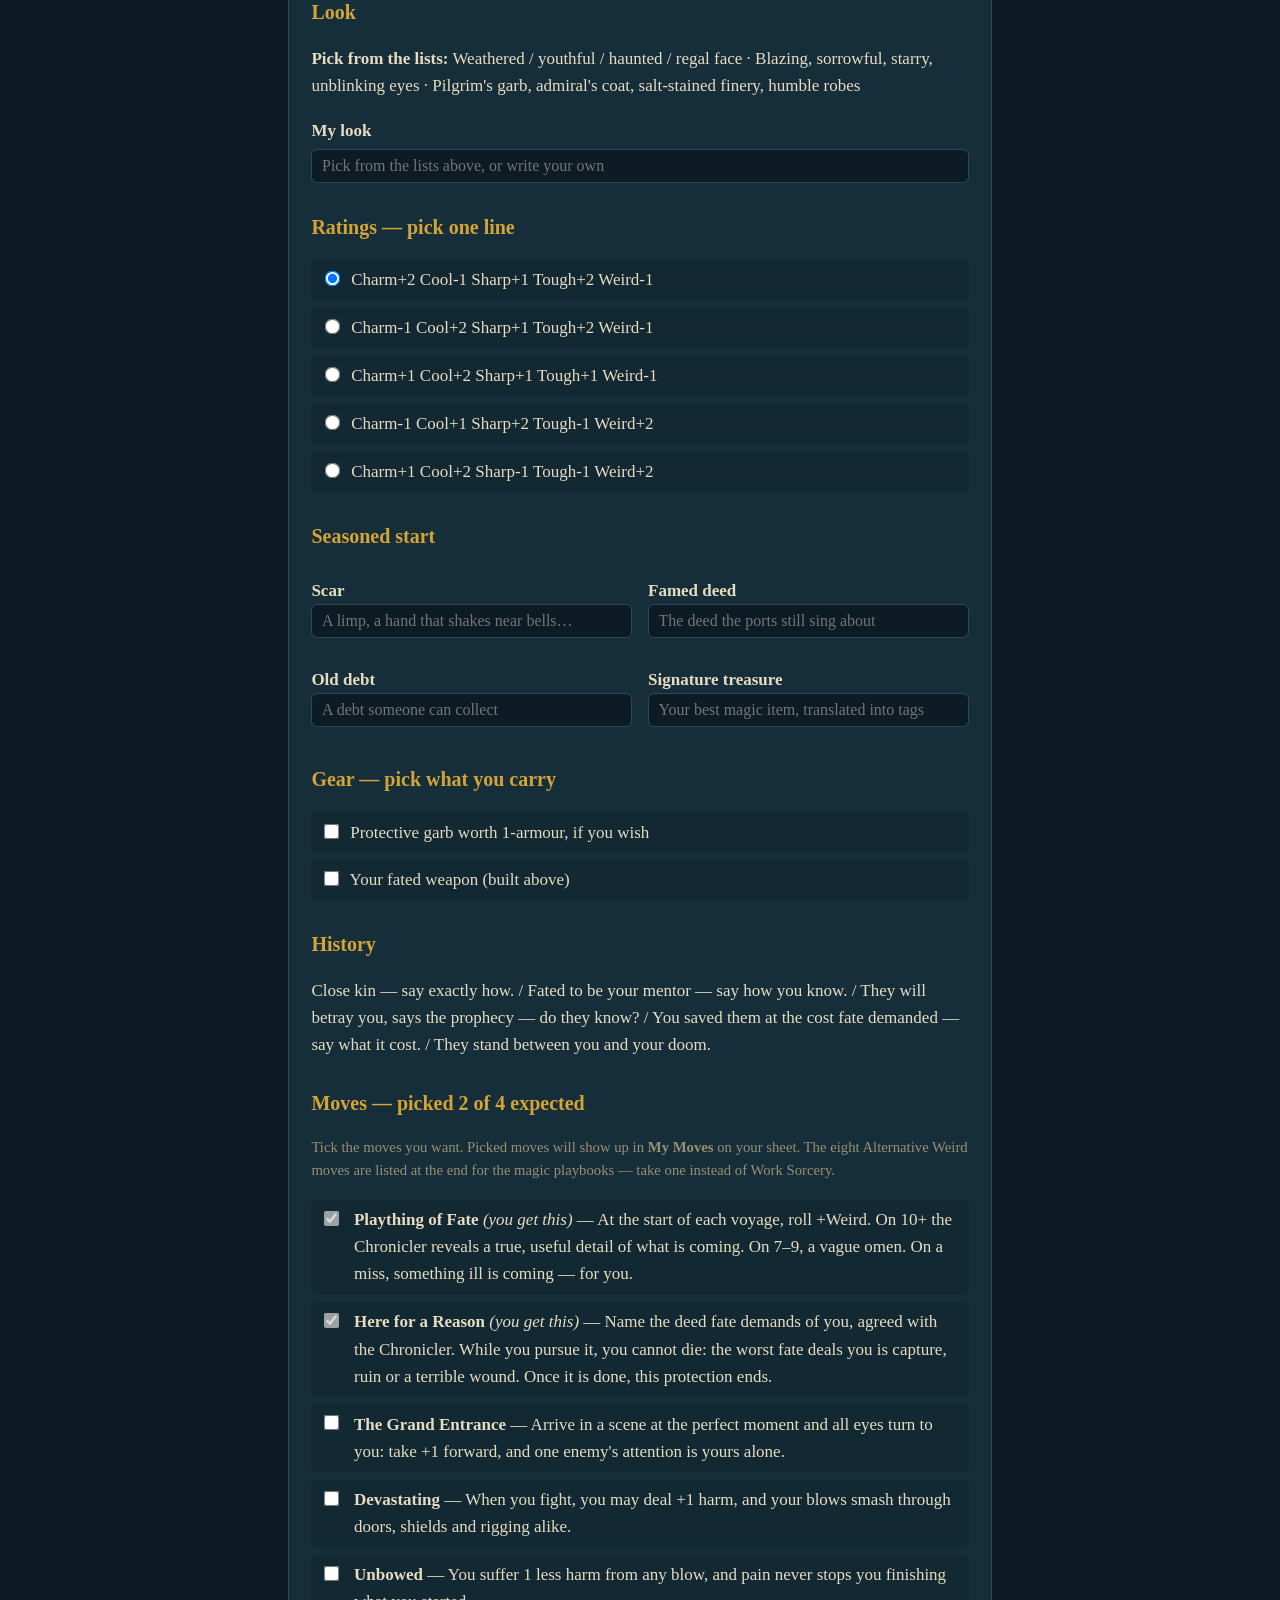
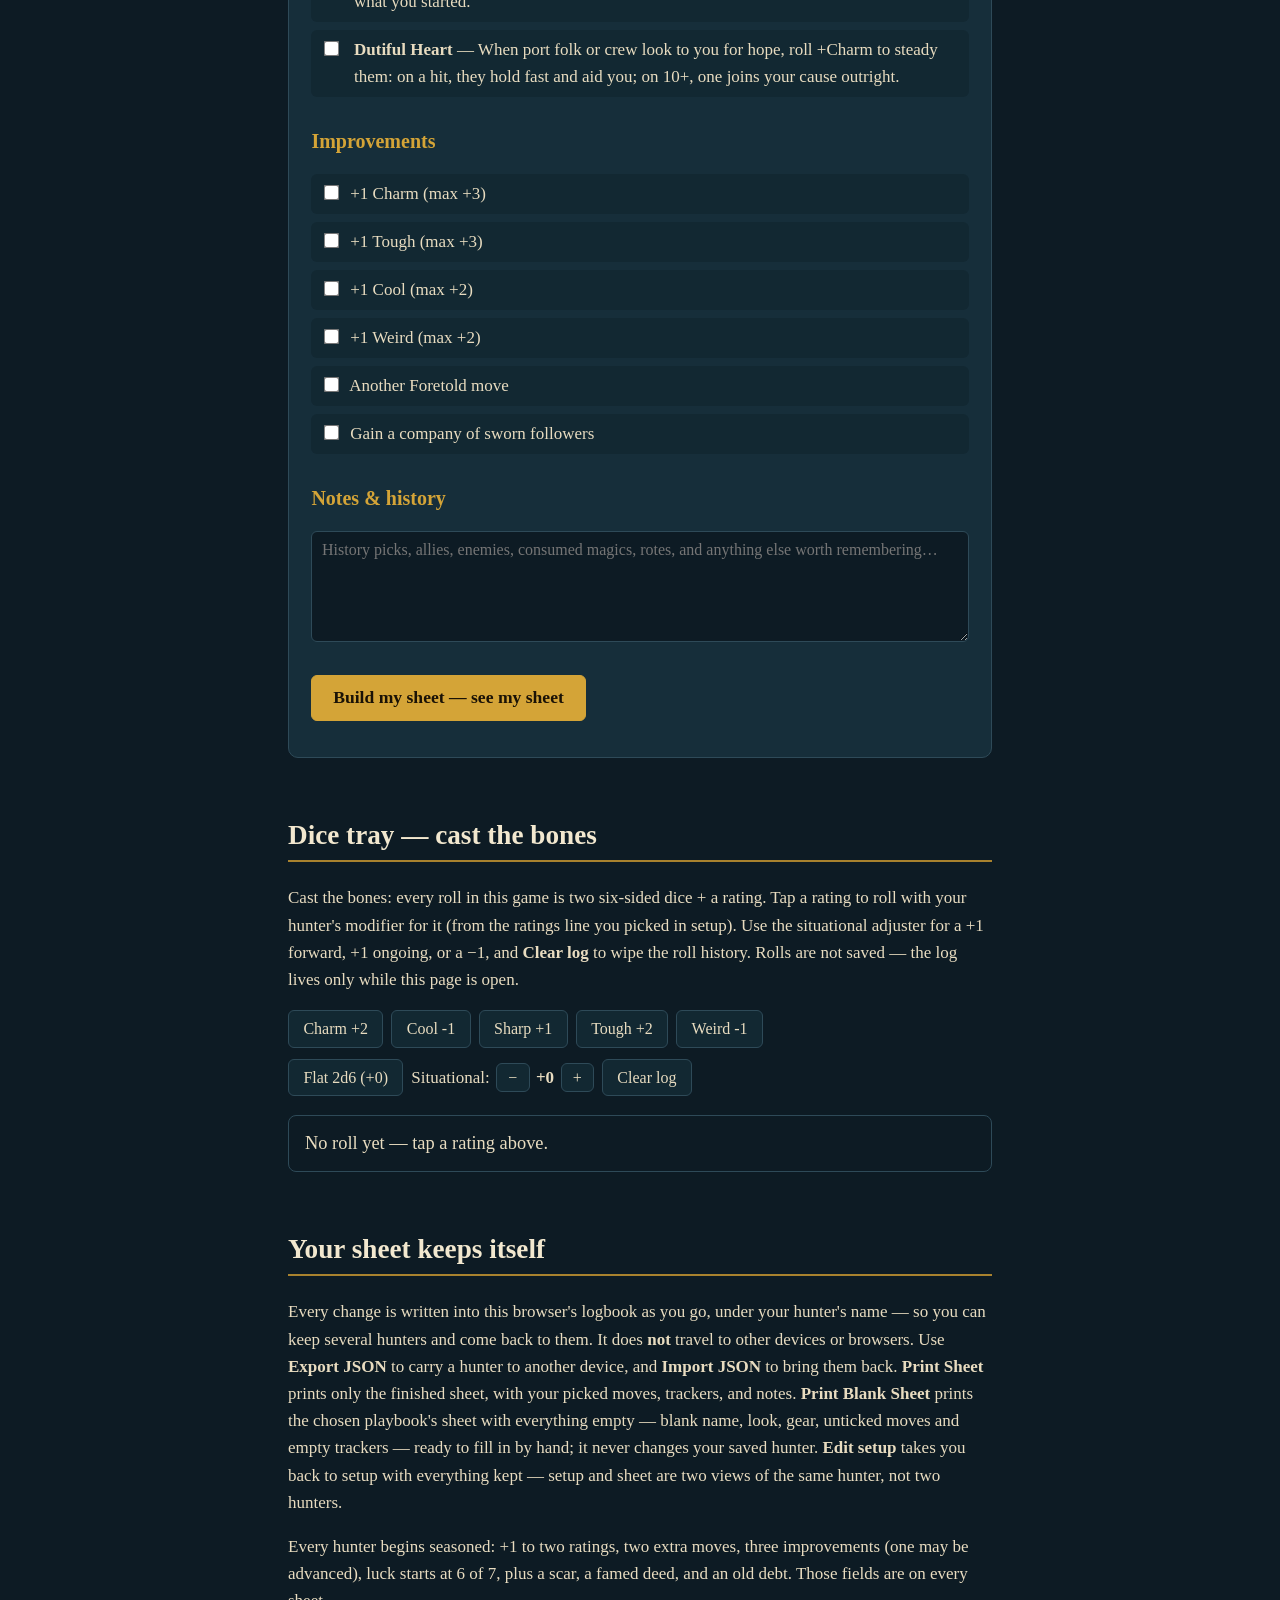
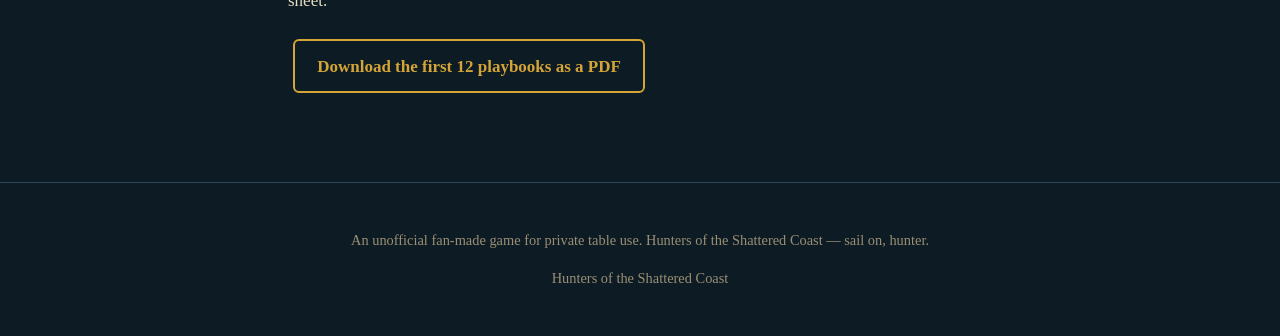
==== commit 621f41c3: "Roles-and-sheet rebuild: home is Hunters, How to Play removed, print blank sheet" ====
--- a/index.html
+++ b/index.html
@@ -3,163 +3,68 @@
 <head>
 <meta charset="utf-8">
 <meta name="viewport" content="width=device-width, initial-scale=1">
-<title>How to Play — Hunters of the Shattered Coast</title>
-<meta name="description" content="Learn to play Hunters of the Shattered Coast: roll two dice, follow the clues, and hunt the Twelve Pirate Lords — one lord per voyage.">
+<title>Hunters — Hunters of the Shattered Coast</title>
+<meta name="description" content="Usable, saveable, printable character sheets for all 28 Hunters of the Shattered Coast playbooks.">
 <link rel="stylesheet" href="style.css">
 </head>
 <body>
-<header class="hero">
+<header class="hero no-print">
 <p class="kicker">A hunter's handbook — the Shattered Coast</p>
 <h1>Hunters of the Shattered Coast</h1>
-<p class="premise">Welcome aboard, hunter. Twelve pirate lords rule the Shattered Coast, and every port, wreck and drowned bell tolls their names. You hunt them — one lord at a time, one voyage at a time — until all twelve are done.</p>
+<p class="premise">Pull up a chair at the chart table, hunter. This is where your hunter takes shape. Pick a playbook, fill in the hunter, pick your moves, then press <strong>Build my sheet</strong> — and your finished sheet is ready for play, saving, and printing.</p>
 </header>
-<nav class="sticky" aria-label="Site navigation">
-<a href="index.html">How to Play</a><a href="hunters.html">Hunters</a><a href="reference.html">Moves Reference</a><a href="playbooks.pdf">First 12 as PDF</a>
+<nav class="sticky no-print" aria-label="Site navigation">
+<a href="index.html">Hunters</a><a href="reference.html">Moves Reference</a><a href="playbooks.pdf">First 12 as PDF</a>
 </nav>
 <main>
-<section id="welcome">
-<h2>Welcome aboard — what is this game?</h2>
-<p>You and your friends play a company of hunters: seasoned heroes who have hunted the Twelve across the Shattered Coast for years. Each voyage targets a different lord — that week's lord is the voyage's monster. You follow clues, protect the people caught in the middle, and strike when you know enough to hurt him.</p>
-<p>One of your group is the Chronicler, the storyteller. They play that week's Pirate Lord, his fleet, and everyone you meet in every port. Everyone else plays a hunter — that's you, and this site is yours.</p>
-<p><strong>What you need:</strong> two six-sided dice, your character sheet, and your company gathered around the table. That's the whole kit. If you can roll two dice and tell a good story, you can play — no experience needed, and nothing to learn first.</p>
-<div class="card gold"><strong>The hunt, in one sentence:</strong> find this week's lord, learn what can end him, and be brave enough to use it — then move on to the next of the Twelve.</div>
+<div class="toolbar no-print" id="toolbar">
+  <label>Your hunters
+    <select id="hunterSelect" aria-label="Your hunters"></select>
+  </label>
+  <button type="button" id="btnNew">New Hunter</button>
+  <button type="button" id="btnDup">Duplicate</button>
+  <button type="button" id="btnDel">Delete</button>
+  <button type="button" id="btnExport">Export JSON</button>
+  <button type="button" id="btnImport">Import JSON</button>
+  <input type="file" id="importFile" accept=".json,application/json" hidden>
+  <button type="button" id="btnPrint" class="primary">Print Sheet</button>
+  <button type="button" id="btnPrintBlank">Print Blank Sheet</button>
+  <span id="saveStatus" role="status">Not saved yet</span>
+</div>
+
+<section id="picker" class="no-print" aria-label="Choose a playbook">
+  <h2>Choose your playbook</h2>
+  <p>Twenty-eight kinds of hunter, all in one company, all together in one list. Picking a playbook changes the sheet below — your hunter's name and notes stay with the hunter, not the playbook.</p>
+  <div id="pickerGroups"></div>
 </section>
-<section id="hunter">
-<h2>Your hunter</h2>
-<p>Your hunter is the hero you play. You build them from a <strong>playbook</strong> — a kind of hunter, like the Foretold, the Cutpurse, or the Battle-Mage. There are 28 playbooks, all together in one list, and each one plays differently: different strengths, different moves, a different way of seeing the Coast.</p>
-<p>Your sheet holds everything about your hunter:</p>
-<ul>
-<li><strong>Ratings</strong> — five numbers that say what you're good at: <strong>Charm</strong> (grace and guile — talking, charming, lying, singing your way out), <strong>Cool</strong> (nerve under fire — keeping steady when everything is going wrong), <strong>Sharp</strong> (wits and eyes — noticing things, figuring things out, reading people and places), <strong>Tough</strong> (strength and steel — fighting, hauling, standing your ground), <strong>Weird</strong> (magic and the uncanny — sorcery, curses, strange gifts, things beyond the natural). You pick one ratings line on your playbook; the numbers run from −1 to +3.</li>
-<li><strong>Look</strong> — what your hunter looks like, picked from the lists on your playbook or written in your own words.</li>
-<li><strong>Gear</strong> — your weapons and kit, each with tags that say what it does (a cutlass might be 2-harm hand; a heavy crossbow 3-harm far reload).</li>
-<li><strong>Moves</strong> — the things you can do. Every hunter has the eight basic moves below. Your playbook gives you its own moves on top — pick the ones that fit your hunter, and they show up on your sheet.</li>
-<li><strong>Luck, harm and experience</strong> — the three tracks that keep score of your fortune, your wounds, and what you've learned. They are explained in full below.</li>
-</ul>
-<p>Your hunter also carries a scar, a famed deed, and an old debt — the marks of a life already lived. Write them on your sheet; the ports already know them.</p>
+
+<section id="sheet" aria-label="Character sheet" aria-live="polite"></section>
+
+<section id="diceTray" class="no-print" aria-label="Dice tray">
+  <h2>Dice tray — cast the bones</h2>
+  <p>Cast the bones: every roll in this game is two six-sided dice + a rating. Tap a rating to roll with your hunter's modifier for it (from the ratings line you picked in setup). Use the situational adjuster for a +1 forward, +1 ongoing, or a −1, and <strong>Clear log</strong> to wipe the roll history. Rolls are not saved — the log lives only while this page is open.</p>
+  <div class="dice-row" id="diceRatingBtns"></div>
+  <div class="dice-row">
+    <button type="button" id="diceFlat">Flat 2d6 (+0)</button>
+    <span class="dice-mod">Situational: <button type="button" id="diceModDown" aria-label="Decrease situational modifier">−</button> <strong id="diceModVal">+0</strong> <button type="button" id="diceModUp" aria-label="Increase situational modifier">+</button></span>
+    <button type="button" id="diceClear">Clear log</button>
+  </div>
+  <p id="diceResult" class="dice-result" role="status">No roll yet — tap a rating above.</p>
+  <ul id="diceLog" class="dice-log"></ul>
 </section>
-<section id="rolls">
-<h2>How a roll works</h2>
-<p>When you do something risky, roll two six-sided dice and add the rating the move names. That's the whole game, really.</p>
-<ul>
-<li><strong>10+ — a clean success.</strong> You do it, and it goes your way.</li>
-<li><strong>7–9 — a partial success.</strong> You do it, but there's a cost, a compromise, or an ugly choice.</li>
-<li><strong>6 or less — a miss.</strong> It goes wrong — and you mark 1 experience, because hunters learn fastest from failure.</li>
-<li><strong>12+ — an advanced hit.</strong> Better than a plain success. Each move says what extra you get.</li>
-</ul>
-<p>A <strong>+1 forward</strong> means +1 on your next roll. A <strong>+1 ongoing</strong> means +1 while the situation lasts. <strong>Hold</strong> is something you bank now and spend later, as the move says.</p>
-</section>
-<section id="moves">
-<h2>The basic moves</h2>
-<p>Short versions, for the table. The full versions — with the 12+ results, the full question lists, and the Work Sorcery glitch list — are on the <a href="reference.html">Moves Reference</a> page.</p>
-<p>Roll two six-sided dice and add the rating named. <strong>10+</strong> is a clean success. <strong>7–9</strong> succeeds at a cost, a compromise or an ugly choice. <strong>6 or less</strong> is a miss: mark experience, and trouble arrives. Ratings: <strong>Charm</strong> (grace and guile), <strong>Cool</strong> (nerve under fire), <strong>Sharp</strong> (wits and eyes), <strong>Tough</strong> (strength and steel), <strong>Weird</strong> (magic and the uncanny).</p>
-<div class="card"><h3>Persuade Someone (+Charm)</h3><p>Talk a person into something with a promise, a threat, a lie or a song. On 10+ they do it if you keep your word; on 7–9 they want proof or payment first. Against fellow hunters, 10+ gives them experience to agree and +1 forward if they do.</p></div>
-<div class="card"><h3>Keep Your Nerve (+Cool)</h3><p>Act under pressure: swing across on a burning rope, hold a door against boarders, lie to a lord's harbourmaster. On 10+ you do it; on 7–9 you face a worse outcome, a hard bargain or an ugly choice.</p></div>
-<div class="card"><h3>Lend Aid (+Cool)</h3><p>Help another hunter. On 10+ they take +1 to their roll; on 7–9 they still do, but you share whatever goes wrong.</p></div>
-<div class="card"><h3>Search for Clues (+Sharp)</h3><p>Investigate a place, a wreck, a body, a ledger or a rumour. On 10+ ask the Chronicler two questions from the list; on 7–9 ask one, but the search costs time, draws eyes or leaves a trace. What happened here? What is being hidden? What is not what it seems? Where did they go? What can hurt or stop it? What was it guarding?</p></div>
-<div class="card"><h3>Read the Room (+Sharp)</h3><p>Size up a tense moment — a tavern, a parley, a deck before the board. On 10+ ask three questions; on 7–9 ask one. Who is really in command? Who wants to run? What is my best way in or out? Who is most vulnerable? What should I watch for? Acting on an answer gives +1.</p></div>
-<div class="card"><h3>Fight (+Tough)</h3><p>Trade harm in a brawl, a duel or a boarding action. On 10+ deal your weapon's harm and take less in return, or deal +1 harm; on 7–9 you deal harm and take theirs in full. On a miss, you are in their hands.</p></div>
-<div class="card"><h3>Guard Another (+Tough)</h3><p>Shield a person, a place or your ship. On 10+ hold 3; on 7–9 hold 1. Spend hold to suffer the harm instead, keep your charge from harm once, or draw the enemy onto you.</p></div>
-<div class="card"><h3>Work Sorcery (+Weird)</h3><p>Cast, pray, curse or commune. Choose an effect: harm at a distance, heal, bar a place against a named foe, scry a person or place, dispel a curse, summon aid, or bind a spirit. On 10+ it works cleanly; on 7–9 it works, but choose a glitch: it draws attention, it is temporary, it costs you, or it works too well.</p></div>
-</section>
-<section id="harm">
-<h2>Harm, luck and experience</h2>
-<ul>
-<li><strong>Harm.</strong> You have 7 harm boxes on your sheet. Armour reduces the harm you take. At 4 or more harm you are unstable: your wounds get worse without care. Healing comes from rest, chirurgeons, shrines and sorcery — rarely in the middle of a fight.</li>
-<li><strong>Luck.</strong> Spend a luck point to turn a miss into a 12, as if fate itself stepped in — or to shrug off all the harm from one blow. When your luck runs out, the sea collects: expect the worst, at the worst moment.</li>
-<li><strong>Experience.</strong> Mark experience on every miss, and whenever a move or your history says so. Fill 5 boxes to level up: erase them and choose an improvement from your playbook.</li>
-</ul>
-</section>
-<section id="voyage">
-<h2>A voyage — how one voyage flows</h2>
-<p>Every voyage follows the same tide:</p>
-<ol>
-<li><strong>Pick up the trail.</strong> Word reaches the company — a raided port, a vanished tribute ship, a chart that should not exist. This week's lord has left his mark somewhere, and the trail starts there.</li>
-<li><strong>Follow the clues.</strong> Search wrecks, ledgers and rumours; read the room in every tavern and parley. The port folk — fisherfolk, merchants, lighthouse keepers, tavern keepers, pressed sailors — are the people caught between you and the Twelve. They know things, if you earn their trust.</li>
-<li><strong>Find what can end him.</strong> Every lord has a weakness. Every voyage should bring you one step closer to finding it, testing it, or keeping it safe. They can't just be out-fought — fleets have tried.</li>
-<li><strong>Strike.</strong> Armed with the weakness, the company moves. Without it, he slips away laughing.</li>
-<li><strong>Sail on.</strong> Wounds are bound, tales are told, and the next lord's name is already on the wind. One lord down, eleven to go — until all twelve are done.</li>
-</ol>
-<p>Word travels at the speed of sail and horse. A warning sent by raven can be shot down. A getaway needs a tide, not a key. Blades, bows, boats and bells only — that is the whole of the Coast's arsenal, and it has always been enough. Sea beasts and drowned things still sail here — under their flags, or in their wake. Ask whose colours they fly.</p>
-<h3>The Twelve Lords — one lord, one voyage</h3>
-<p>There are twelve pirate lords, and the campaign is twelve voyages — one lord at a time. Each voyage, the company picks up the trail of a different lord, and that lord is the voyage's monster: find what can end him, strike, and move on to the next.</p>
-<p><strong>Lord One — Marook.</strong> The first lord you will face. He dual-wields berserker axes — an axe in each hand — so expect him to press the attack with both, and to keep coming.</p>
-<p>The other eleven are yet to be revealed:</p>
-<ul>
-<li>Lord Two — yet to be revealed</li>
-<li>Lord Three — yet to be revealed</li>
-<li>Lord Four — yet to be revealed</li>
-<li>Lord Five — yet to be revealed</li>
-<li>Lord Six — yet to be revealed</li>
-<li>Lord Seven — yet to be revealed</li>
-<li>Lord Eight — yet to be revealed</li>
-<li>Lord Nine — yet to be revealed</li>
-<li>Lord Ten — yet to be revealed</li>
-<li>Lord Eleven — yet to be revealed</li>
-<li>Lord Twelve — yet to be revealed</li>
-</ul>
-<p>That is all that is known about them for now. The rest is for the Chronicler to reveal, one voyage at a time.</p>
-</section>
-<section id="ship">
-<h2>Your ship — home, haven and getaway</h2>
-<p>Your company has one good ship, and she is yours. Give her a name and a home port, and pick her kind: brig, sloop, cog, longship or cutter.</p>
-<p><strong>Her qualities — pick three:</strong> fast, and she outruns anything but a lord's flagship; shallow-drafted, for creeks and smugglers' coves; heavily gunned for her size; warded against curses and scrying; a roomy hold for cargo, prisoners or refugees; unremarkable, so no one looks twice; or a crew of twelve loyal salts.</p>
-<p><strong>Hull harm:</strong> at 4+, she is breaking up — get her to a friendly yard, fast. Name your first mate, and anyone else aboard worth naming. <strong>Company funds and prize money:</strong> track it loosely, in marks — a full purse, a lean purse, or debts at the harbourmaster's. Prize money from a lord's captured ships is real income, and every prize crew you sail home is one less ship hunting you.</p>
-</section>
-<section>
-<h2>Next step: make a hunter</h2>
-<p>That's all you need to start. Go to <a href="hunters.html">Hunters</a> and pick one of the 28 playbooks, all together in one list. Set up your hunter, build your sheet, and you're ready to sail.</p>
-<p><a class="btn" href="hunters.html">Make a hunter</a> <a class="btn ghost" href="playbooks.pdf">Download the first 12 playbooks as a PDF</a></p>
-</section>
-<section id="seasoned">
-<h2>Already a seasoned hero?</h2>
-<p>If you are bringing a hero from another campaign — a D&amp;D 5e level 13 character, say — you don't start fresh. Bring the legend, not the stat block. These sheets capture who they are and what they are famed for, and the seasoned start below makes sure they arrive feeling that powerful.</p>
-<h3>Pick your playbook by story</h3>
-<table>
-<tr><th>D&amp;D hero</th><th>Playbook</th></tr>
-<tr><td>Fighter, champion, battle master</td><td>The Foretold or The Bereaved</td></tr>
-<tr><td>Paladin, cleric of a sea or sky god</td><td>The Blessed</td></tr>
-<tr><td>Rogue, swashbuckler, thief</td><td>The Cutpurse</td></tr>
-<tr><td>Wizard, sage, artificer-scholar</td><td>The Lorekeeper or Battle-Mage</td></tr>
-<tr><td>Warlock, sorcerer with a dark gift</td><td>The Touched or The Cursed</td></tr>
-<tr><td>Ranger, druid, outlander scout</td><td>The Chart-Reader or The Sworn</td></tr>
-<tr><td>Bard, noble, guild agent</td><td>The Quartermaster or The Commoner</td></tr>
-<tr><td>Barbarian, lycanthrope, the changed</td><td>The Cursed or The Bereaved</td></tr>
-<tr><td>No powers at all — and still here</td><td>The Commoner (and proud of it)</td></tr>
-<tr><td>Artificer, alchemist, clockwork tinkerer</td><td>The Natural Philosopher or The Channeler</td></tr>
-<tr><td>Bard, famed performer, storyteller</td><td>The Famed Bard or The Broadsheet</td></tr>
-<tr><td>Sorcerer of fae blood, warlock of the hidden folk</td><td>The Fae-Blooded or The Star-Crossed</td></tr>
-<tr><td>Warlock, witch, pact-bound caster</td><td>The Witch or The Vessel</td></tr>
-<tr><td>Cleric or paladin sent by a higher power</td><td>The Herald or The Blessed</td></tr>
-<tr><td>Monk, living weapon, bonded blade</td><td>The Living Blade</td></tr>
-<tr><td>Ranger, investigator, truth-seeker</td><td>The Seeker or The Inquisitor</td></tr>
-<tr><td>Rogue documentarian, gossip-hunter</td><td>The Broadsheet</td></tr>
-<tr><td>Performer, showfolk, travelling entertainer</td><td>The Showmaster</td></tr>
-<tr><td>A stranger from beyond the seas</td><td>The Far-Traveller</td></tr>
-<tr><td>Healer who eats curses instead of slaying them</td><td>The Curse-Eater</td></tr>
-<tr><td>A hunter bound to an ally, heart and soul</td><td>The Bonded</td></tr>
-</table>
-<div class="veteran"><strong>The seasoned start — everyone takes all of this:</strong>
-<ul>
-<li><strong>Ratings:</strong> pick a line on your playbook, then raise any two ratings by +1 (no rating above +3). Seasoned heroes are good at what they do.</li>
-<li><strong>Extra moves:</strong> take your playbook's starting moves, plus two more moves from its list.</li>
-<li><strong>Improvements:</strong> take three improvements now. One of them may be an advanced improvement from your playbook's list — including a move borrowed from another playbook, if it fits your story.</li>
-<li><strong>Luck:</strong> start with 6 of 7 luck. You already burned one, long ago, surviving the thing that made you famous.</li>
-<li><strong>A scar, a famed deed, an old debt:</strong> invent one of each — a limp or a hand that shakes near bells; a deed the ports still sing about; a debt someone can collect. Write them on your sheet.</li>
-</ul></div>
-<h3>What carries over from your old character</h3>
-<ul>
-<li><strong>One signature treasure.</strong> Your best magic item crosses over, translated into tags. A flaming greatsword might be 2-harm hand messy fire; boots of elvenkind become quiet, +1 to sneak. Agree the tags with the Chronicler; the item keeps its name and history.</li>
-<li><strong>Your spellcasting style.</strong> Keep how your magic looks and what it costs you. The moves define the effect — you define the flavour.</li>
-<li><strong>One ally and one enemy.</strong> Name a henchman, mentor, lover or contact who still aids you — and one surviving foe. Your old enemy now sails with one of the Twelve. One of the Twelve made them an offer.</li>
-<li><strong>Shared history, doubled.</strong> When you reach the History section on your playbook, pick two entries for each other hunter, not one. This company has bled together for years.</li>
-<li><strong>Wealth and standing.</strong> You are not rich — the hunt eats gold — but you are known. Ports open gates for your names, and their spies report your movements.</li>
-</ul>
-<p><strong>What does not cross over:</strong> hit points, armour class, spell slots and saving throws stay in the old world. If your hero could fly, teleport or raise the dead every morning, that power is now rare, costly and story-shaped — agree with the Chronicler what it looks like as a move before the first voyage.</p>
+
+<section class="no-print">
+  <h2>Your sheet keeps itself</h2>
+  <p>Every change is written into this browser's logbook as you go, under your hunter's name — so you can keep several hunters and come back to them. It does <strong>not</strong> travel to other devices or browsers. Use <strong>Export JSON</strong> to carry a hunter to another device, and <strong>Import JSON</strong> to bring them back. <strong>Print Sheet</strong> prints only the finished sheet, with your picked moves, trackers, and notes. <strong>Print Blank Sheet</strong> prints the chosen playbook's sheet with everything empty — blank name, look, gear, unticked moves and empty trackers — ready to fill in by hand; it never changes your saved hunter. <strong>Edit setup</strong> takes you back to setup with everything kept — setup and sheet are two views of the same hunter, not two hunters.</p>
+  <p>Every hunter begins seasoned: +1 to two ratings, two extra moves, three improvements (one may be advanced), luck starts at 6 of 7, plus a scar, a famed deed, and an old debt. Those fields are on every sheet.</p>
+  <p><a class="btn ghost" href="playbooks.pdf">Download the first 12 playbooks as a PDF</a></p>
 </section>
 </main>
-<footer>
+<footer class="no-print">
 <p>An unofficial fan-made game for private table use. Hunters of the Shattered Coast — sail on, hunter.</p>
 <p>Hunters of the Shattered Coast</p>
 </footer>
+<script src="data.js"></script>
+<script src="app.js"></script>
 </body>
 </html>
--- a/style.css
+++ b/style.css
@@ -112,6 +112,15 @@
   .box{color:#111}
 }
 
+/* --- Blank sheet (print a fresh sheet to fill in by hand) --- */
+.blank-line{display:inline-block;min-width:12rem;border-bottom:1px solid #7a5c14}
+.blank-line.name-line{min-width:20rem}
+.blank-lines span{display:block;height:1.7em;border-bottom:1px solid #999}
+@media print{
+  .blank-line{border-bottom-color:#666}
+  .blank-lines span{border-bottom-color:#999}
+}
+
 /* --- Stylised character sheet (player-facing parchment) --- */
 .character-sheet{
   background:linear-gradient(180deg,#f6ecd2,#efe2c2 60%,#e9d9b4);
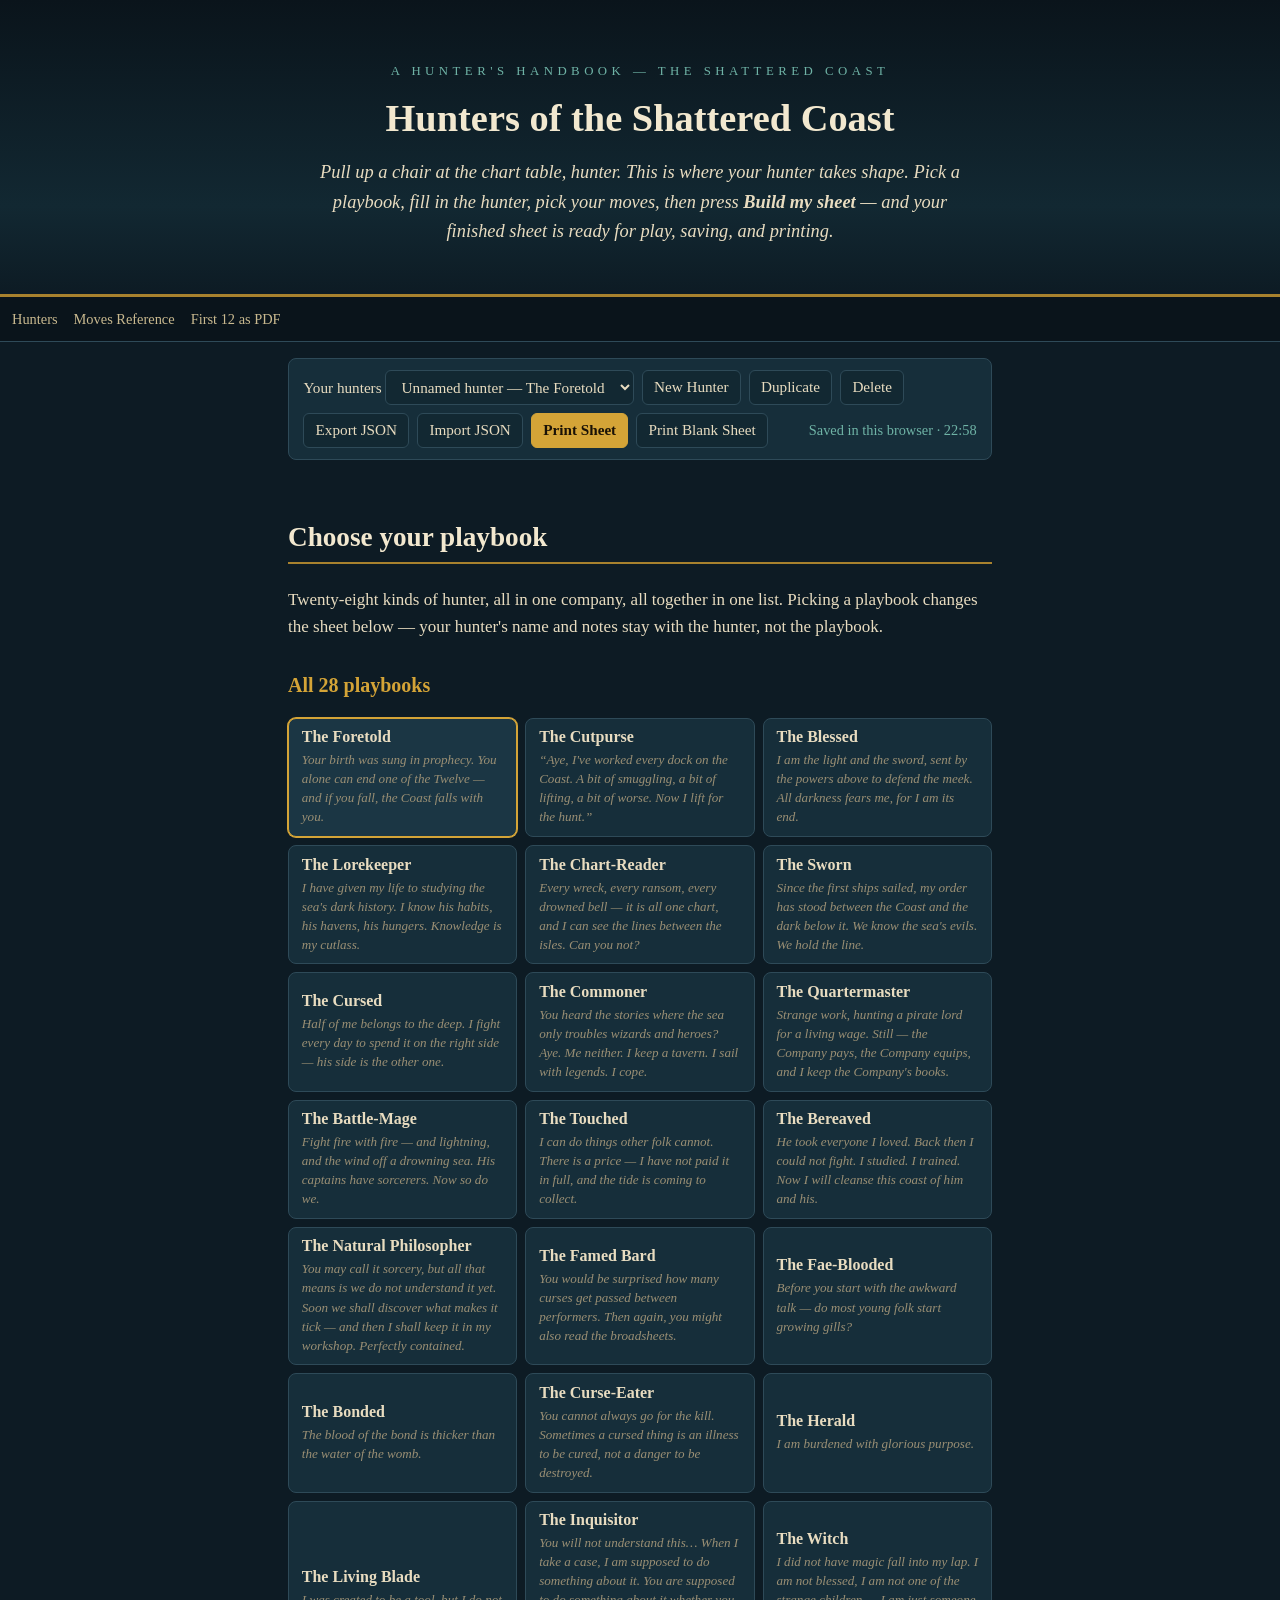
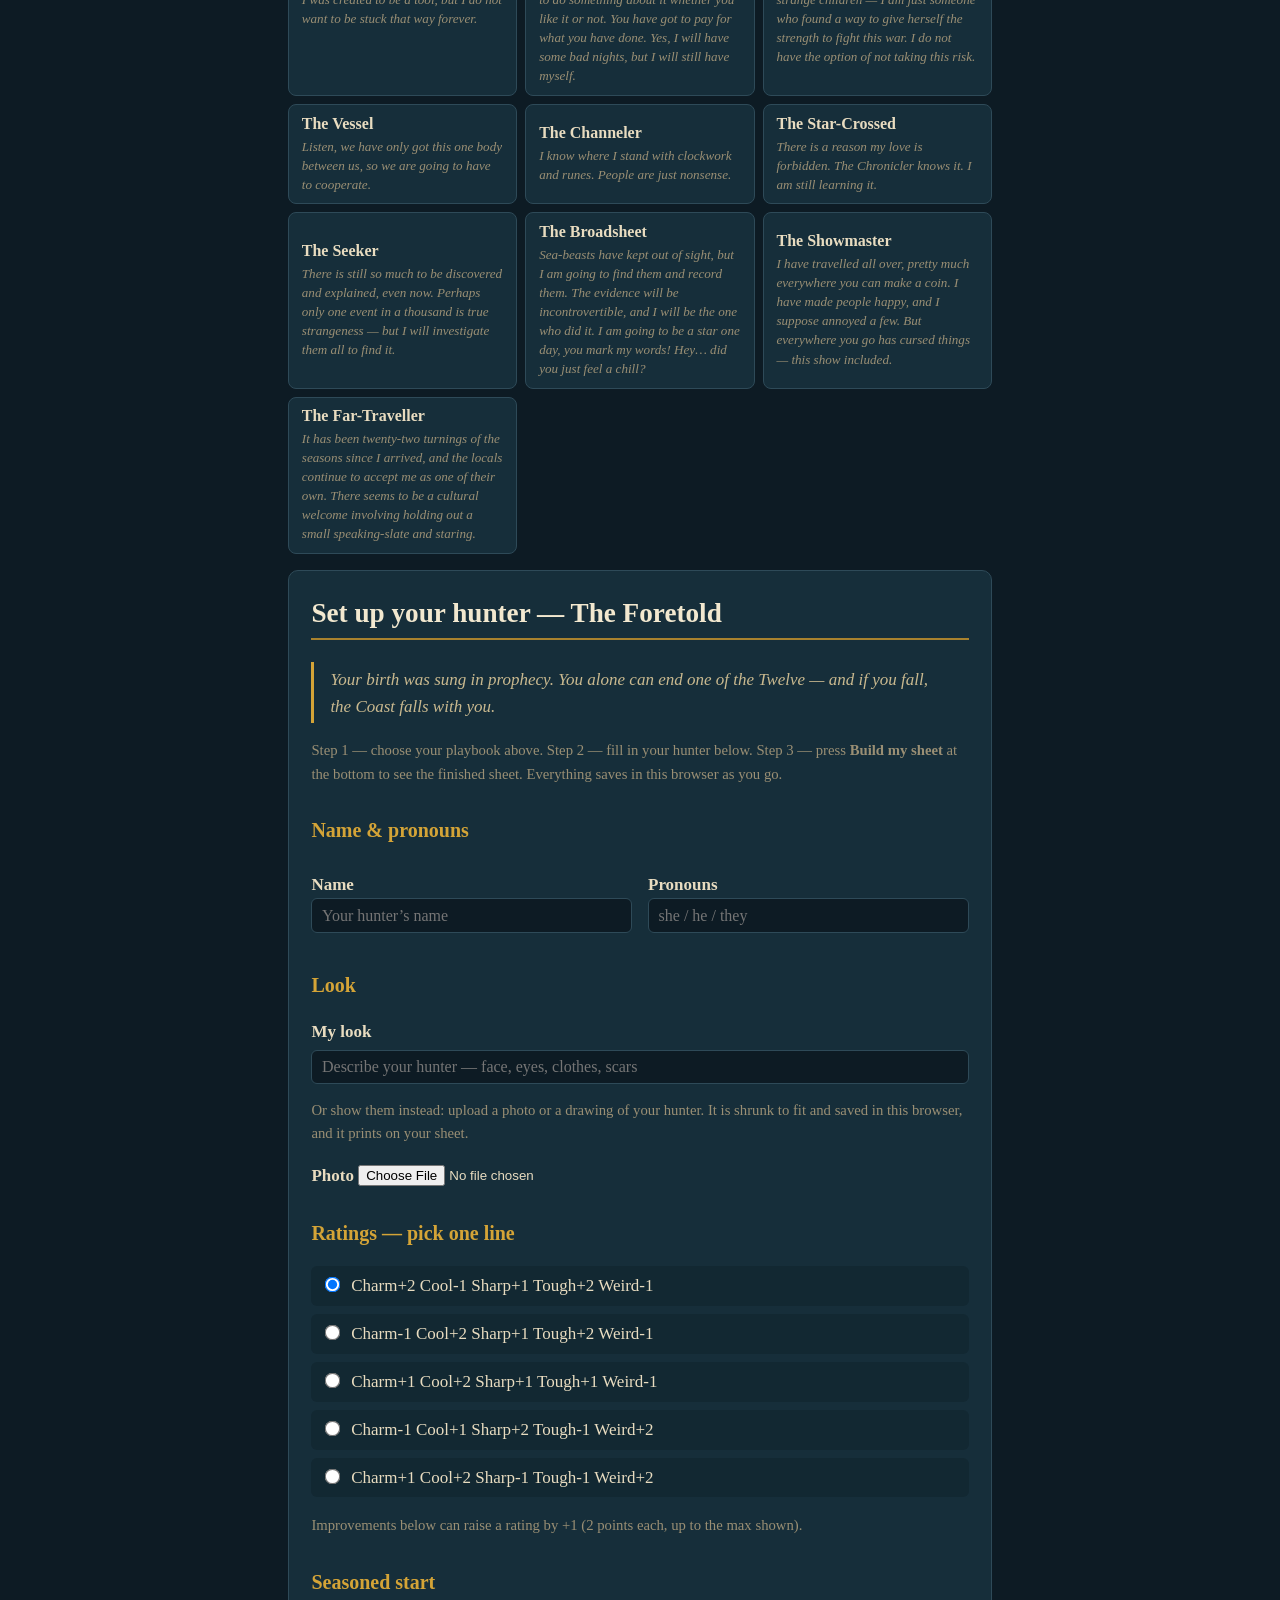
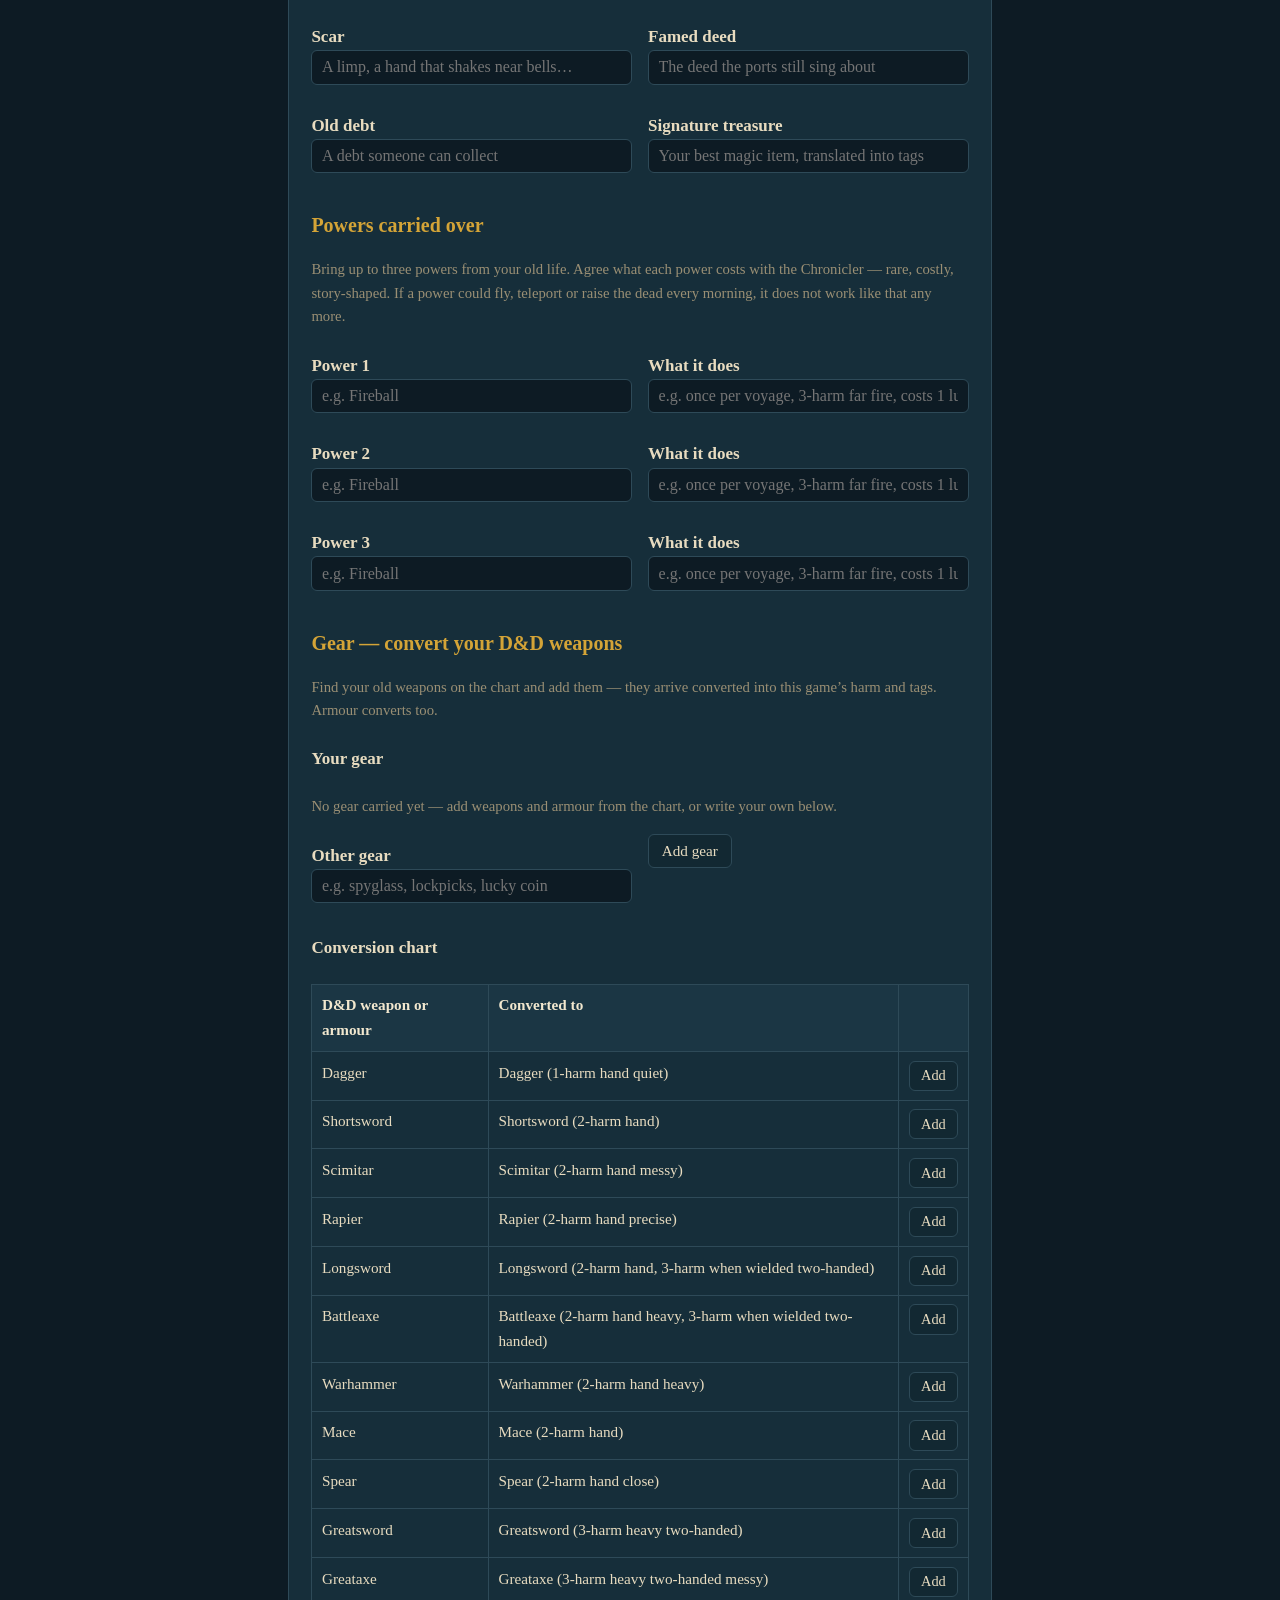
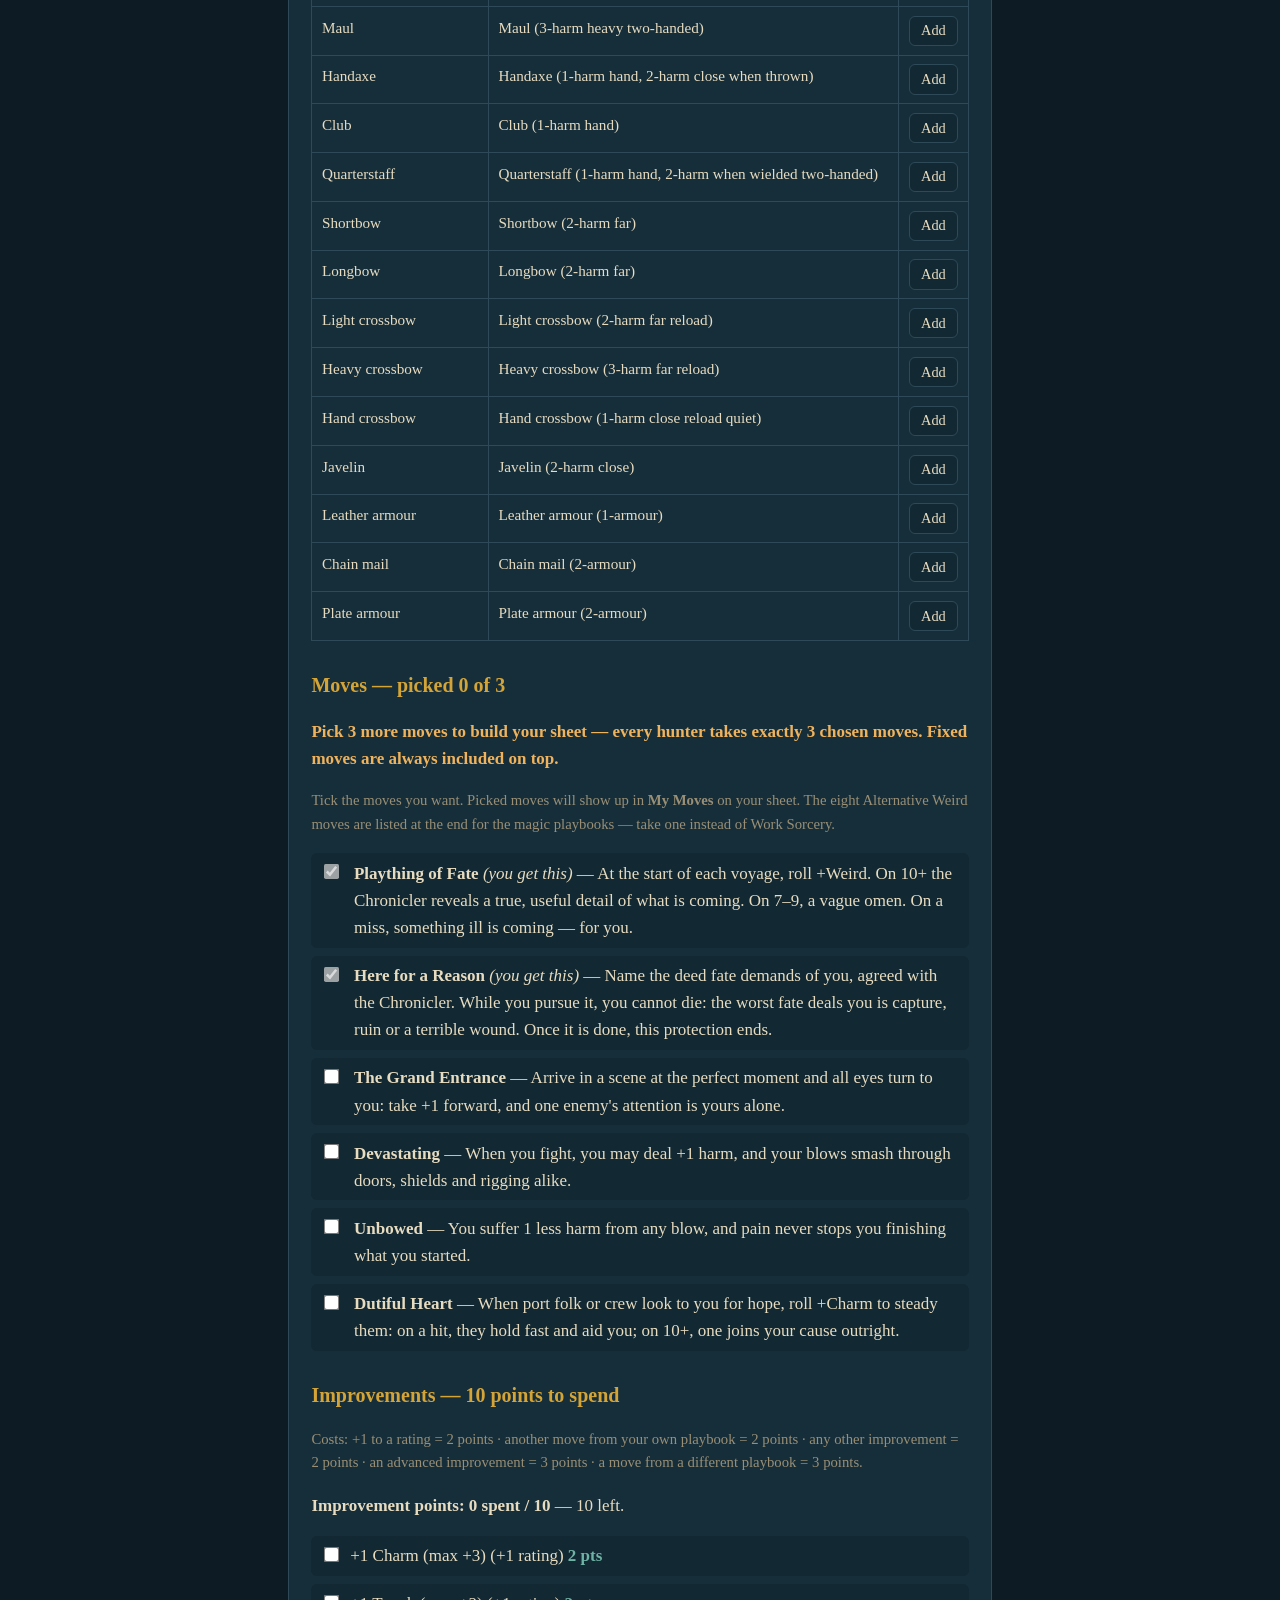
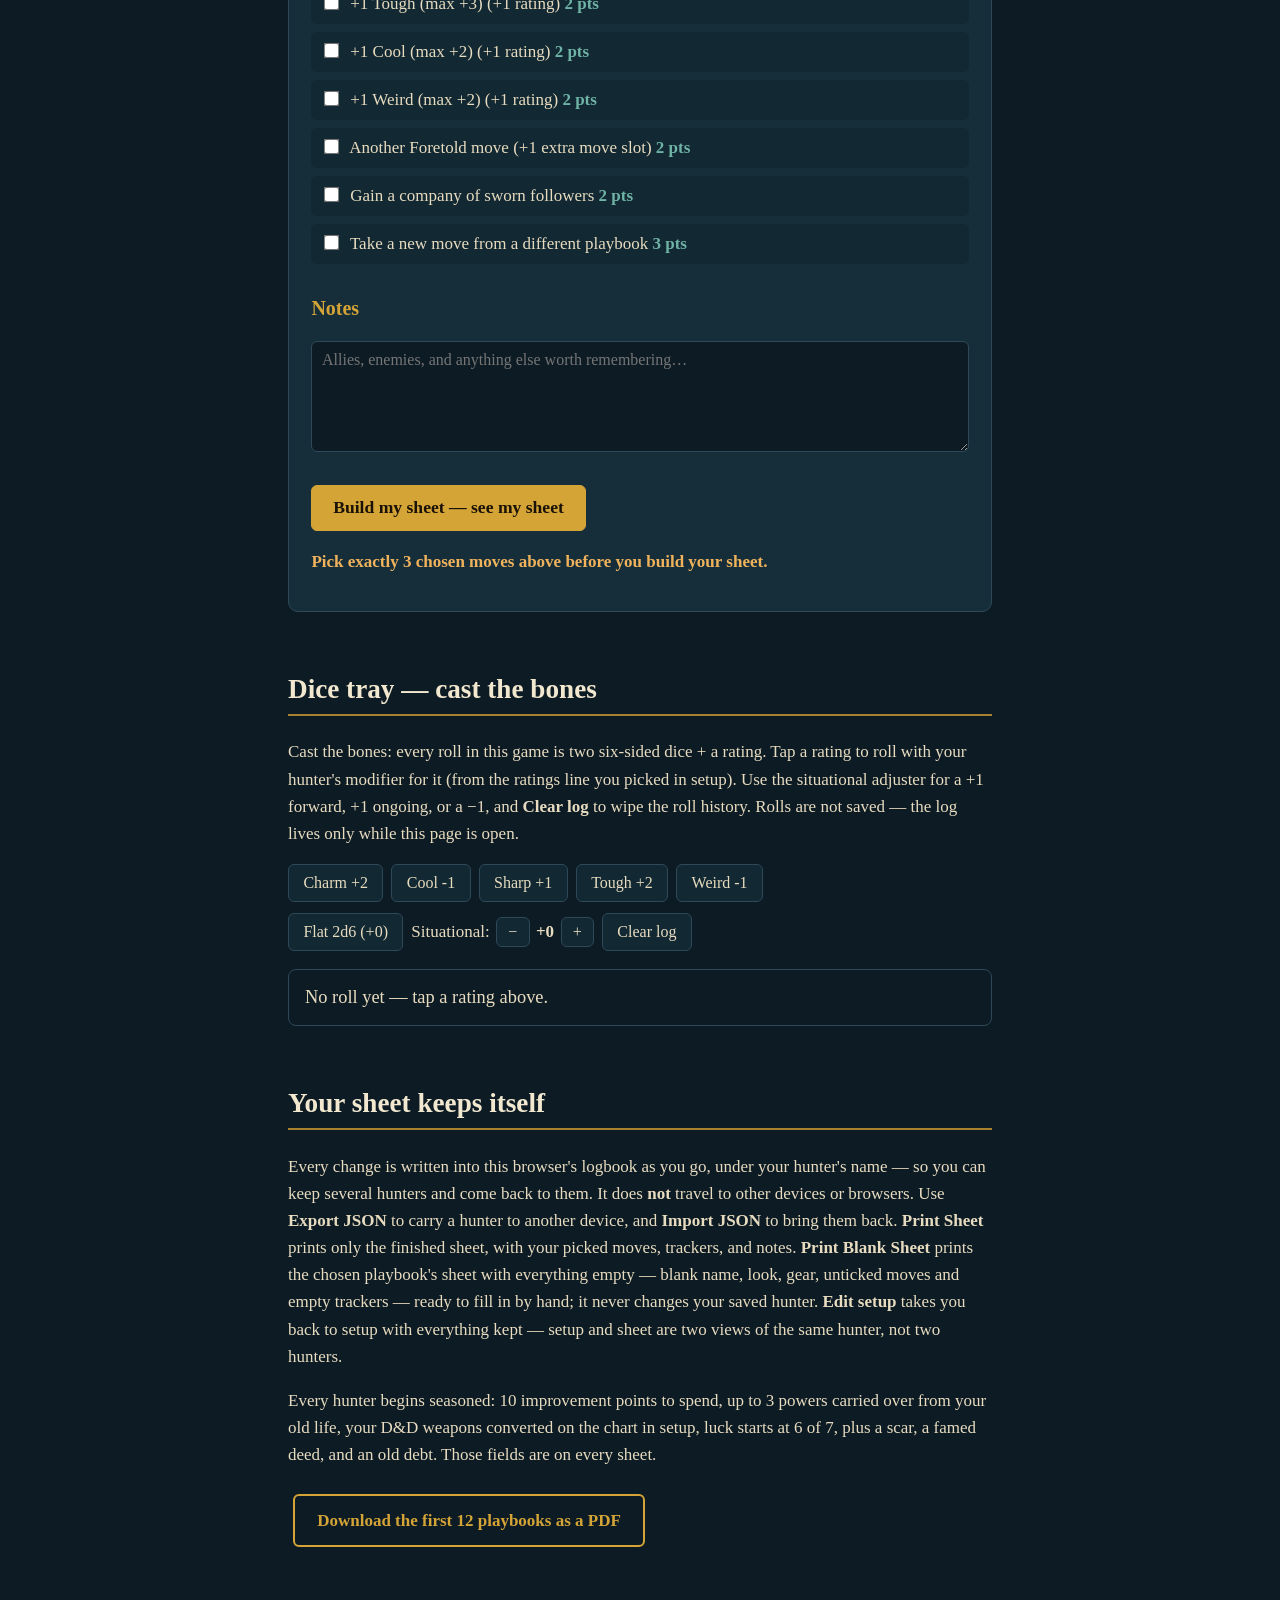
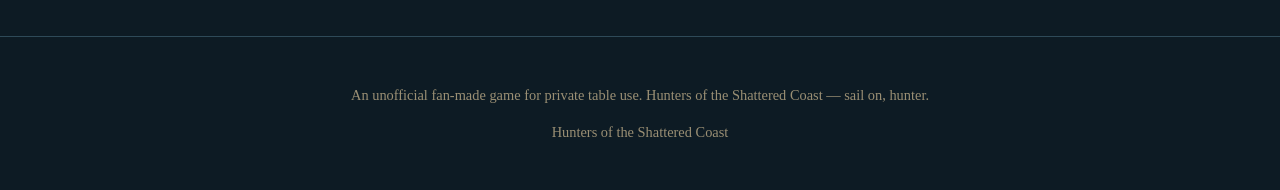
==== commit fda494e8: "Seasoned rework: picker blurbs, look photo, D&D powers, weapon chart, history out, 10-point improvem" ====
--- a/index.html
+++ b/index.html
@@ -56,7 +56,7 @@
 <section class="no-print">
   <h2>Your sheet keeps itself</h2>
   <p>Every change is written into this browser's logbook as you go, under your hunter's name — so you can keep several hunters and come back to them. It does <strong>not</strong> travel to other devices or browsers. Use <strong>Export JSON</strong> to carry a hunter to another device, and <strong>Import JSON</strong> to bring them back. <strong>Print Sheet</strong> prints only the finished sheet, with your picked moves, trackers, and notes. <strong>Print Blank Sheet</strong> prints the chosen playbook's sheet with everything empty — blank name, look, gear, unticked moves and empty trackers — ready to fill in by hand; it never changes your saved hunter. <strong>Edit setup</strong> takes you back to setup with everything kept — setup and sheet are two views of the same hunter, not two hunters.</p>
-  <p>Every hunter begins seasoned: +1 to two ratings, two extra moves, three improvements (one may be advanced), luck starts at 6 of 7, plus a scar, a famed deed, and an old debt. Those fields are on every sheet.</p>
+  <p>Every hunter begins seasoned: 10 improvement points to spend, up to 3 powers carried over from your old life, your D&amp;D weapons converted on the chart in setup, luck starts at 6 of 7, plus a scar, a famed deed, and an old debt. Those fields are on every sheet.</p>
   <p><a class="btn ghost" href="playbooks.pdf">Download the first 12 playbooks as a PDF</a></p>
 </section>
 </main>
--- a/style.css
+++ b/style.css
@@ -65,7 +65,21 @@
 #saveStatus{font-size:.9rem;color:var(--teal);margin-left:auto}
 .pickgrid{display:grid;grid-template-columns:repeat(auto-fill,minmax(11rem,1fr));gap:.5rem;margin:.5rem 0 1rem}
 .pickbtn{font-family:inherit;text-align:left;background:var(--panel);color:var(--ink);border:1px solid var(--line);border-radius:8px;padding:.6rem .8rem;cursor:pointer;font-size:1rem}
-.pickbtn span{display:block;font-size:.8rem;color:var(--muted)}
+.pickbtn .pick-name{display:block;font-size:1rem;color:var(--ink);font-weight:bold}
+.pickbtn .pick-quote{display:block;font-size:.82rem;line-height:1.45;color:var(--muted);font-style:italic;margin-top:.25rem}
+.warn{color:#f0b35c;font-weight:bold}
+.imp-cost{color:var(--teal);font-weight:bold;white-space:nowrap}
+.xmove-box{background:var(--bg2);border:1px solid var(--gold-dim);border-radius:8px;padding:.8rem 1rem;margin:.7rem 0}
+.xmove-box h4{margin:.2rem 0 .5rem}
+.xmove-box select{font-family:inherit;font-size:1rem;background:var(--bg);color:var(--ink);border:1px solid var(--line);border-radius:6px;padding:.4rem .6rem;width:100%;margin-top:.3rem}
+.chart{font-size:.95rem}
+.chart td button{font-family:inherit;font-size:.9rem;padding:.35rem .7rem;border-radius:6px;border:1px solid var(--line);background:var(--bg2);color:var(--ink);cursor:pointer}
+.carried li button{float:right;font-family:inherit;font-size:.9rem;padding:.15rem .55rem;border-radius:6px;border:1px solid var(--line);background:var(--bg);color:var(--ink);cursor:pointer}
+.photo-preview-wrap{margin:.7rem 0}
+.photo-preview{max-width:180px;max-height:180px;border:2px solid var(--gold-dim);border-radius:8px}
+.sheet-photo-wrap{text-align:center;margin:.5rem 0}
+.sheet-photo{max-width:200px;max-height:200px;border:2px solid #a8822e;border-radius:8px}
+.move-card.xmove{border-left-color:var(--teal)}
 .pickbtn:hover{border-color:var(--gold)}
 .pickbtn.on{border-color:var(--gold);background:var(--panel2);box-shadow:0 0 0 1px var(--gold)}
 .sheet{background:var(--panel);border:1px solid var(--line);border-radius:10px;padding:1.2rem 1.4rem;margin:1rem 0}
@@ -99,7 +113,7 @@
 .dice-log{list-style:none;padding-left:0}
 .dice-log li{margin:.3rem 0;padding:.35rem .6rem;background:var(--bg2);border-radius:6px;font-size:.95rem}
 
-@media(max-width:640px){.fieldrow{grid-template-columns:1fr}.pickgrid{grid-template-columns:1fr 1fr}}
+@media(max-width:640px){.fieldrow{grid-template-columns:1fr}.pickgrid{grid-template-columns:1fr}}
 @media print{
   body{background:#fff;color:#111;font-size:11pt}
   .no-print,header.hero,nav.sticky,.toolbar,#picker,footer{display:none !important}
@@ -183,4 +197,6 @@
   .character-sheet .muted,.character-sheet .sheet-sub,.character-sheet .sheet-quote{color:#333}
   .character-sheet .stat-name{color:#333}
   .character-sheet .box{color:#111}
-}
+  .sheet-photo{max-width:140px;max-height:140px;border:1px solid #666}
+  .character-sheet .move-card.xmove{border-left-color:#666}
+}
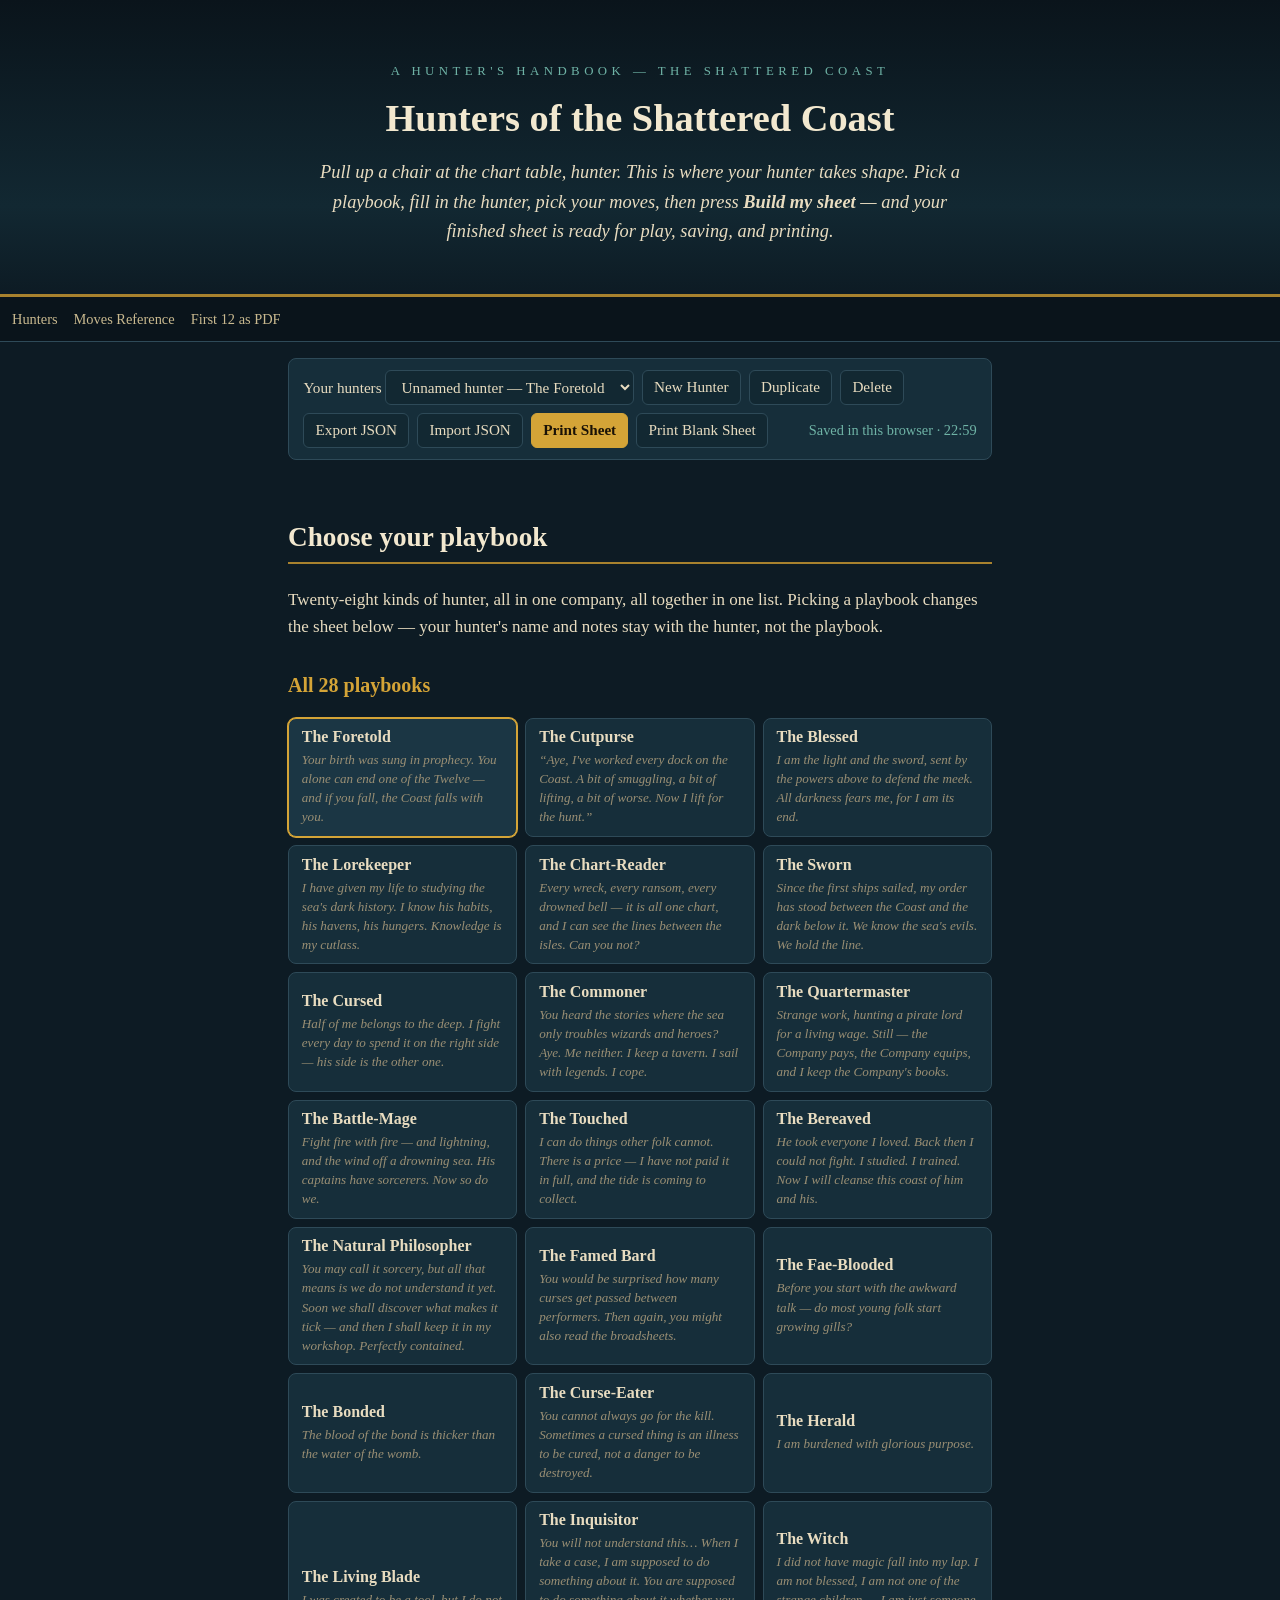
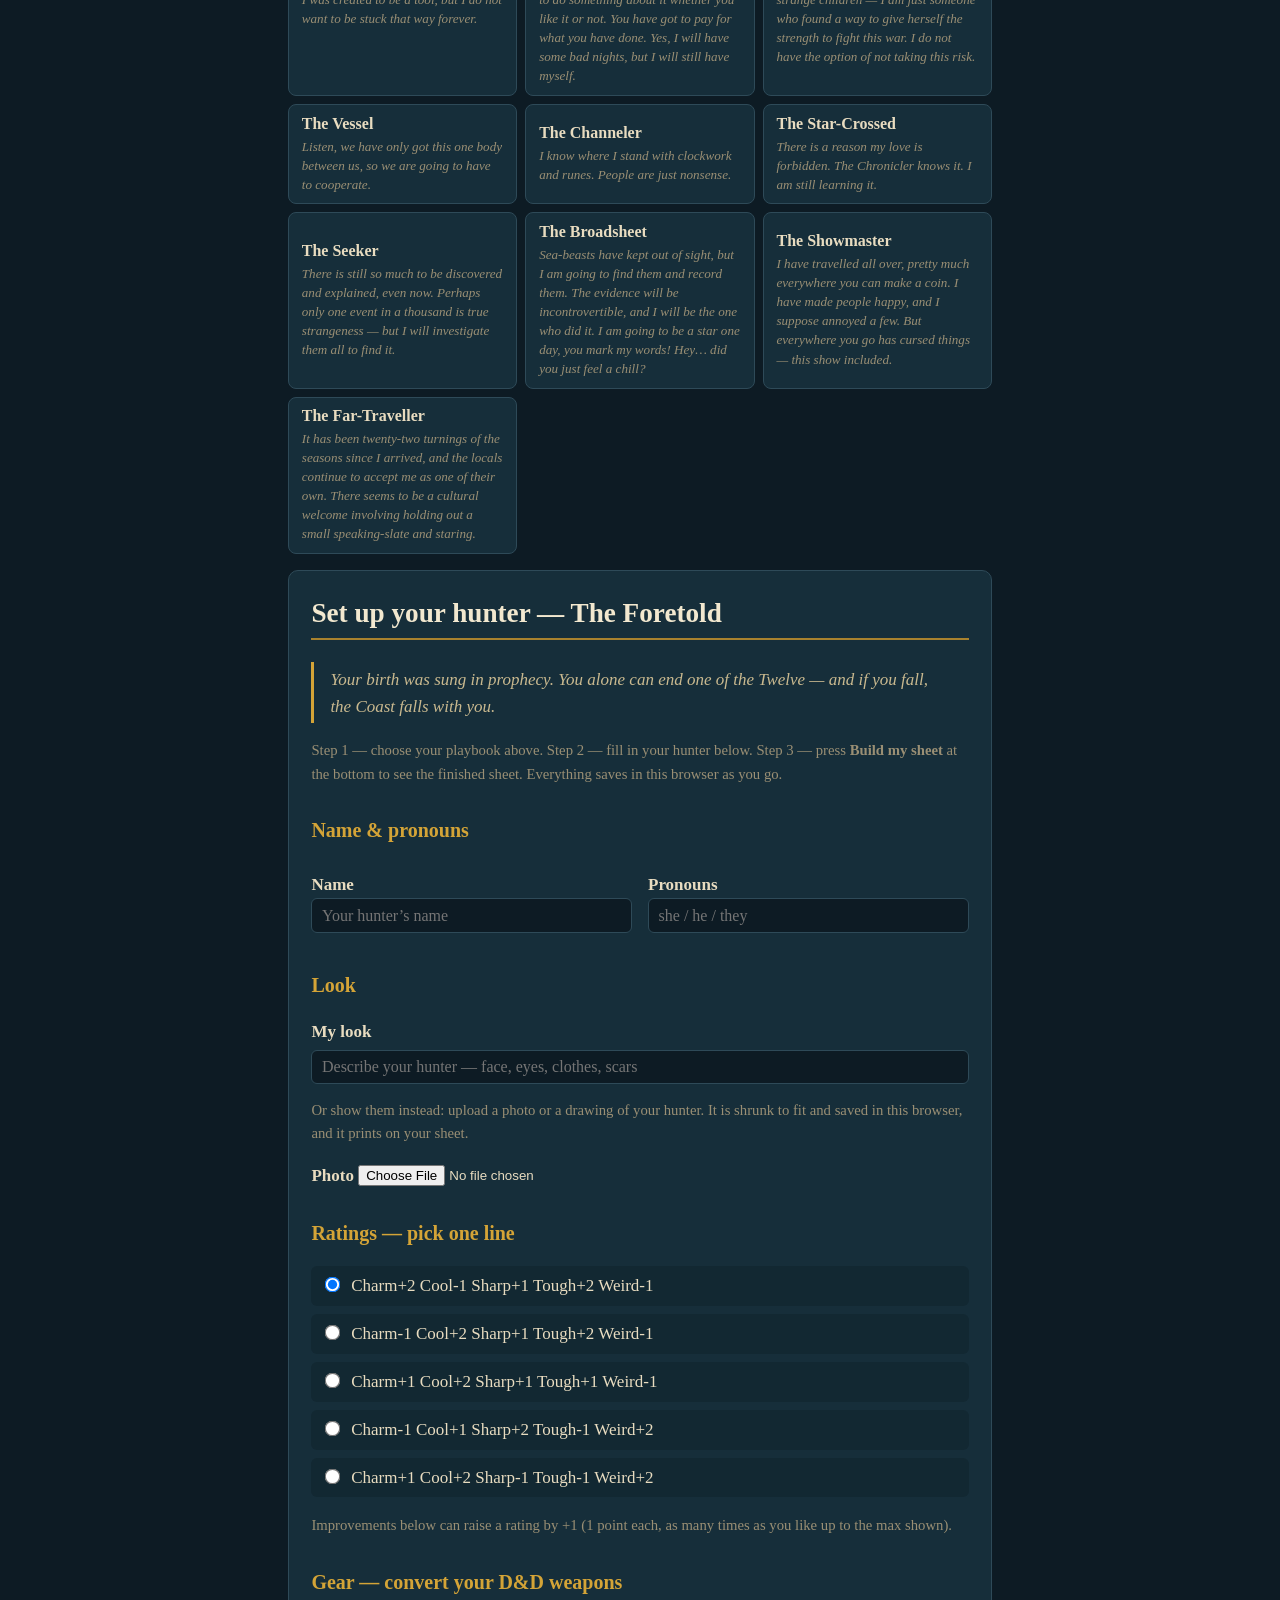
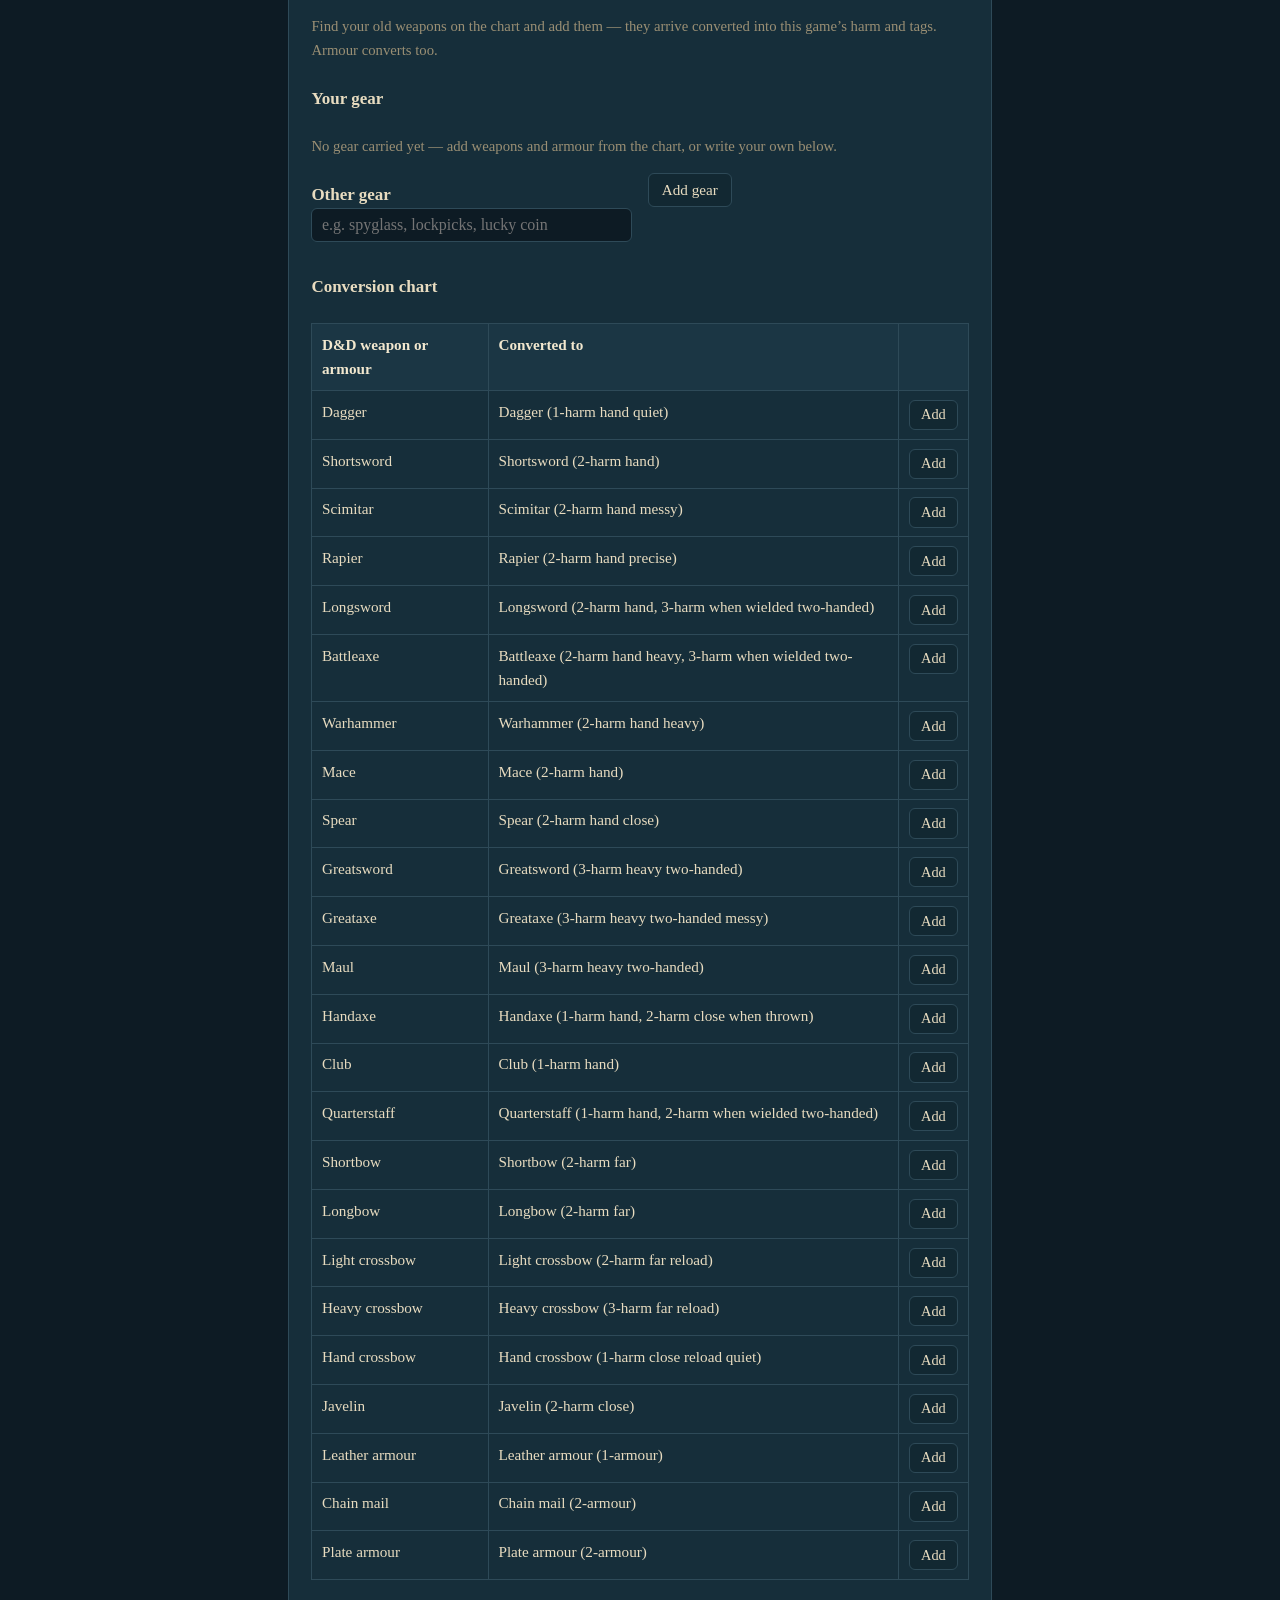
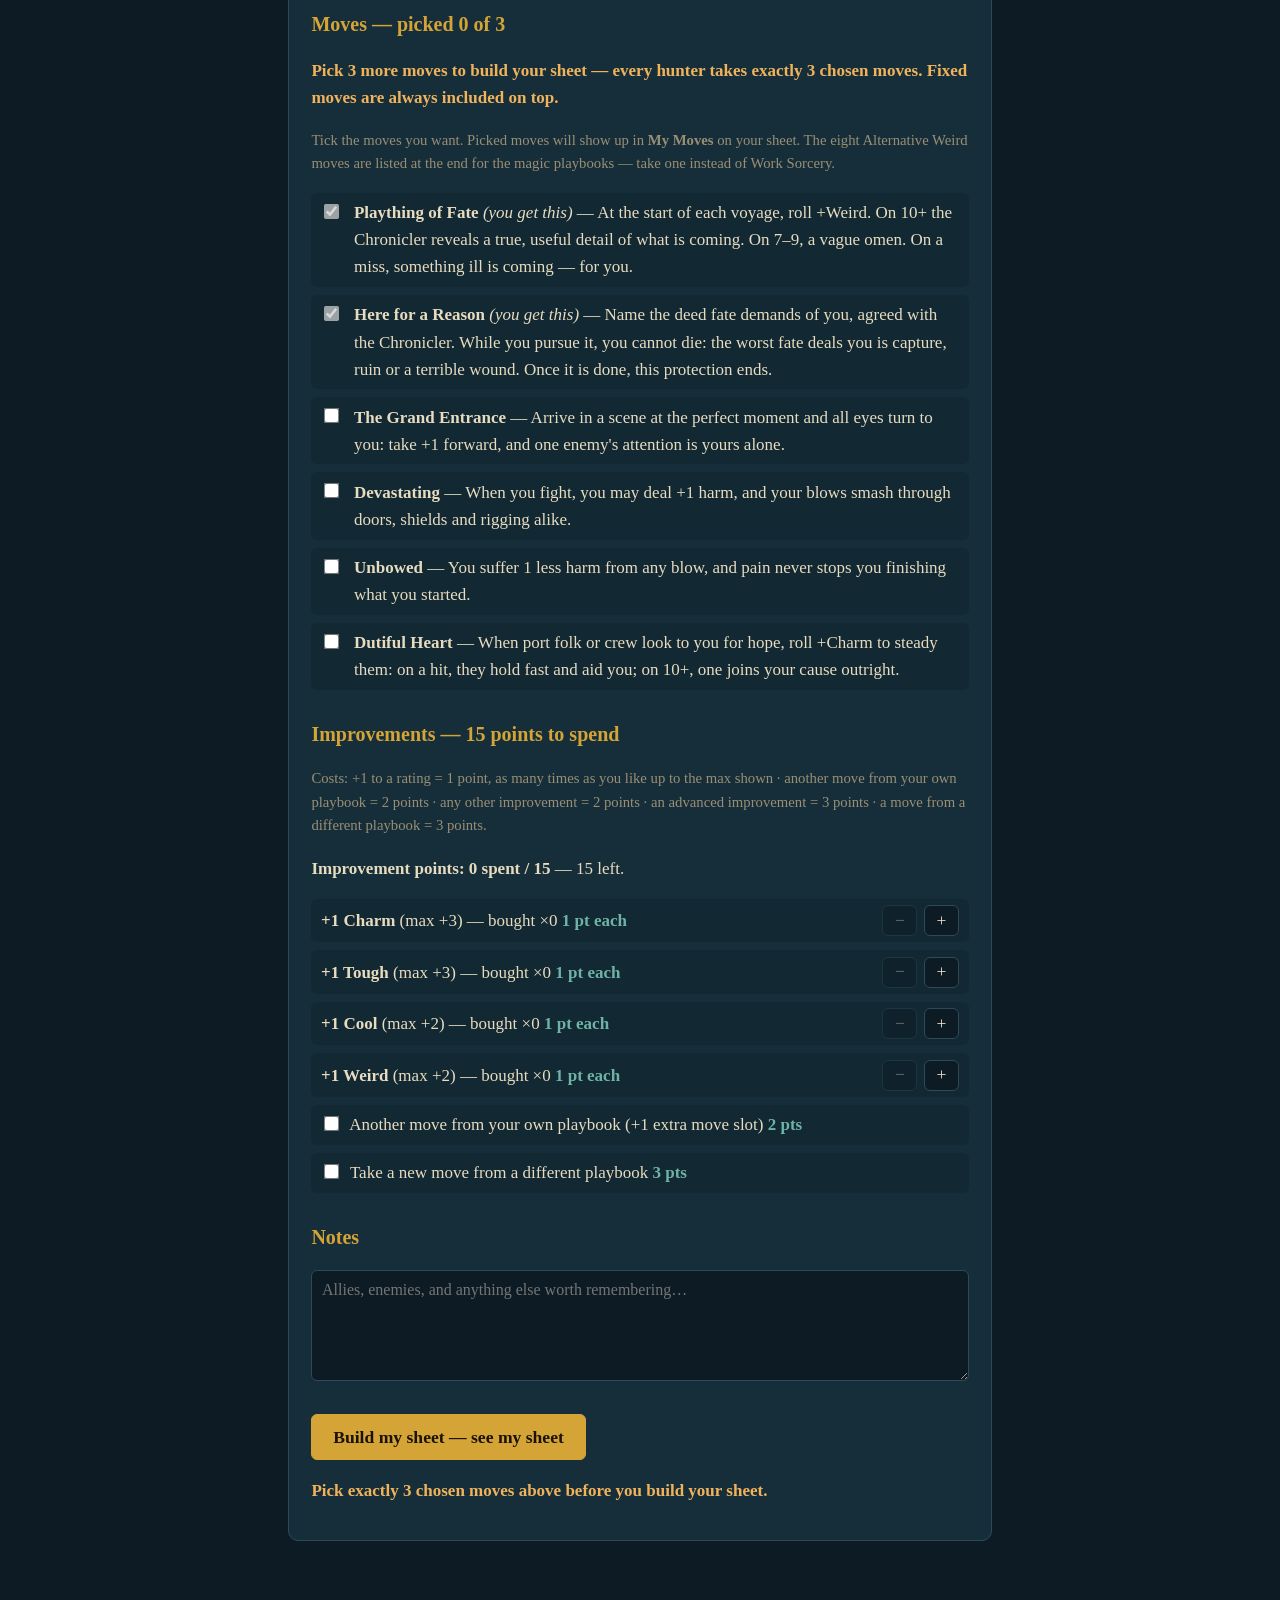
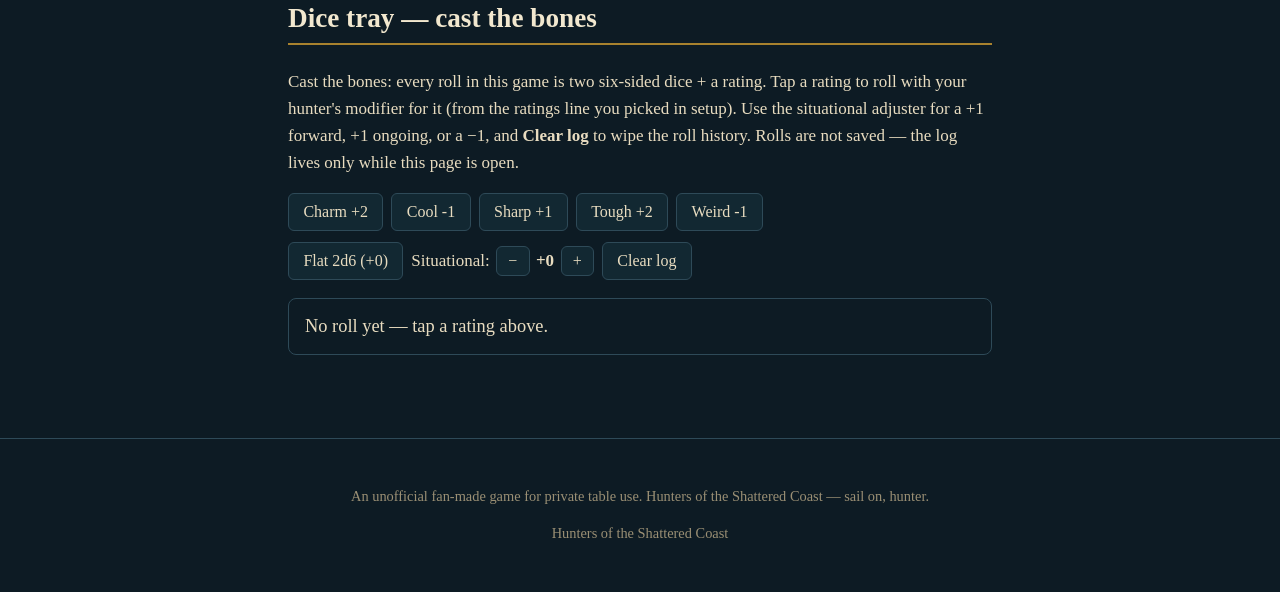
==== commit c82cd184: "Trim: seasoned section and sheet-keeps-itself out, last two improvements cut, 15-point budget, repea" ====
--- a/index.html
+++ b/index.html
@@ -53,12 +53,6 @@
   <ul id="diceLog" class="dice-log"></ul>
 </section>
 
-<section class="no-print">
-  <h2>Your sheet keeps itself</h2>
-  <p>Every change is written into this browser's logbook as you go, under your hunter's name — so you can keep several hunters and come back to them. It does <strong>not</strong> travel to other devices or browsers. Use <strong>Export JSON</strong> to carry a hunter to another device, and <strong>Import JSON</strong> to bring them back. <strong>Print Sheet</strong> prints only the finished sheet, with your picked moves, trackers, and notes. <strong>Print Blank Sheet</strong> prints the chosen playbook's sheet with everything empty — blank name, look, gear, unticked moves and empty trackers — ready to fill in by hand; it never changes your saved hunter. <strong>Edit setup</strong> takes you back to setup with everything kept — setup and sheet are two views of the same hunter, not two hunters.</p>
-  <p>Every hunter begins seasoned: 10 improvement points to spend, up to 3 powers carried over from your old life, your D&amp;D weapons converted on the chart in setup, luck starts at 6 of 7, plus a scar, a famed deed, and an old debt. Those fields are on every sheet.</p>
-  <p><a class="btn ghost" href="playbooks.pdf">Download the first 12 playbooks as a PDF</a></p>
-</section>
 </main>
 <footer class="no-print">
 <p>An unofficial fan-made game for private table use. Hunters of the Shattered Coast — sail on, hunter.</p>
--- a/style.css
+++ b/style.css
@@ -178,21 +178,20 @@
 }
 .character-sheet .move-card h4{margin:.1em 0 .3em;font-size:1.05rem;color:#3a2a12}
 .character-sheet .move-card p{margin:.2rem 0}
-.character-sheet .legend-grid{display:grid;grid-template-columns:1fr 1fr;gap:.7rem;margin:.7rem 0}
-.character-sheet .legend-item{
-  background:#fbf3dd;border:1px solid #c9a94f;border-radius:8px;padding:.6rem .8rem;
-}
-.character-sheet .legend-label{display:block;font-size:.75rem;letter-spacing:.14em;text-transform:uppercase;color:#7a5c14;font-weight:bold}
+.imp-stepper{display:flex;justify-content:space-between;align-items:center;gap:.6rem;flex-wrap:wrap}
+.imp-stepper .stepper-btns{display:flex;gap:.4rem}
+.imp-stepper .stepper-btns button{font-family:inherit;font-size:1.1rem;line-height:1;min-width:2.2rem;padding:.35rem .6rem;border-radius:6px;border:1px solid var(--line);background:var(--bg);color:var(--ink);cursor:pointer}
+.imp-stepper .stepper-btns button:disabled{opacity:.4;cursor:default}
 .character-sheet .sheet-list li{margin:.35rem 0}
 .character-sheet .sheet-actions{margin:.5rem 0}
 .character-sheet .sheet-actions button{font-family:inherit;font-size:.95rem;padding:.5rem .9rem;border-radius:6px;border:1px solid #a8822e;background:#fbf3dd;color:#2b2118;cursor:pointer}
 .character-sheet .sheet-actions button.primary{background:var(--gold);color:#1a1206;font-weight:bold}
-@media(max-width:640px){.character-sheet{padding:1.1rem}.character-sheet .legend-grid{grid-template-columns:1fr}.character-sheet .sheet-name{font-size:1.8rem}}
+@media(max-width:640px){.character-sheet{padding:1.1rem}.character-sheet .sheet-name{font-size:1.8rem}}
 @media print{
   .character-sheet{background:#fff !important;color:#111;border:1px solid #666;box-shadow:none;border-radius:0;padding:0}
   .character-sheet h2,.character-sheet h3,.character-sheet h4,.character-sheet .sheet-playbook{color:#111}
   .character-sheet .sheet-banner{border-bottom:2px solid #666}
-  .character-sheet .stat-box,.character-sheet .move-card,.character-sheet .legend-item{background:#fff;border:1px solid #999;break-inside:avoid}
+  .character-sheet .stat-box,.character-sheet .move-card{background:#fff;border:1px solid #999;break-inside:avoid}
   .character-sheet .move-card{border-left:3px solid #666}
   .character-sheet .muted,.character-sheet .sheet-sub,.character-sheet .sheet-quote{color:#333}
   .character-sheet .stat-name{color:#333}
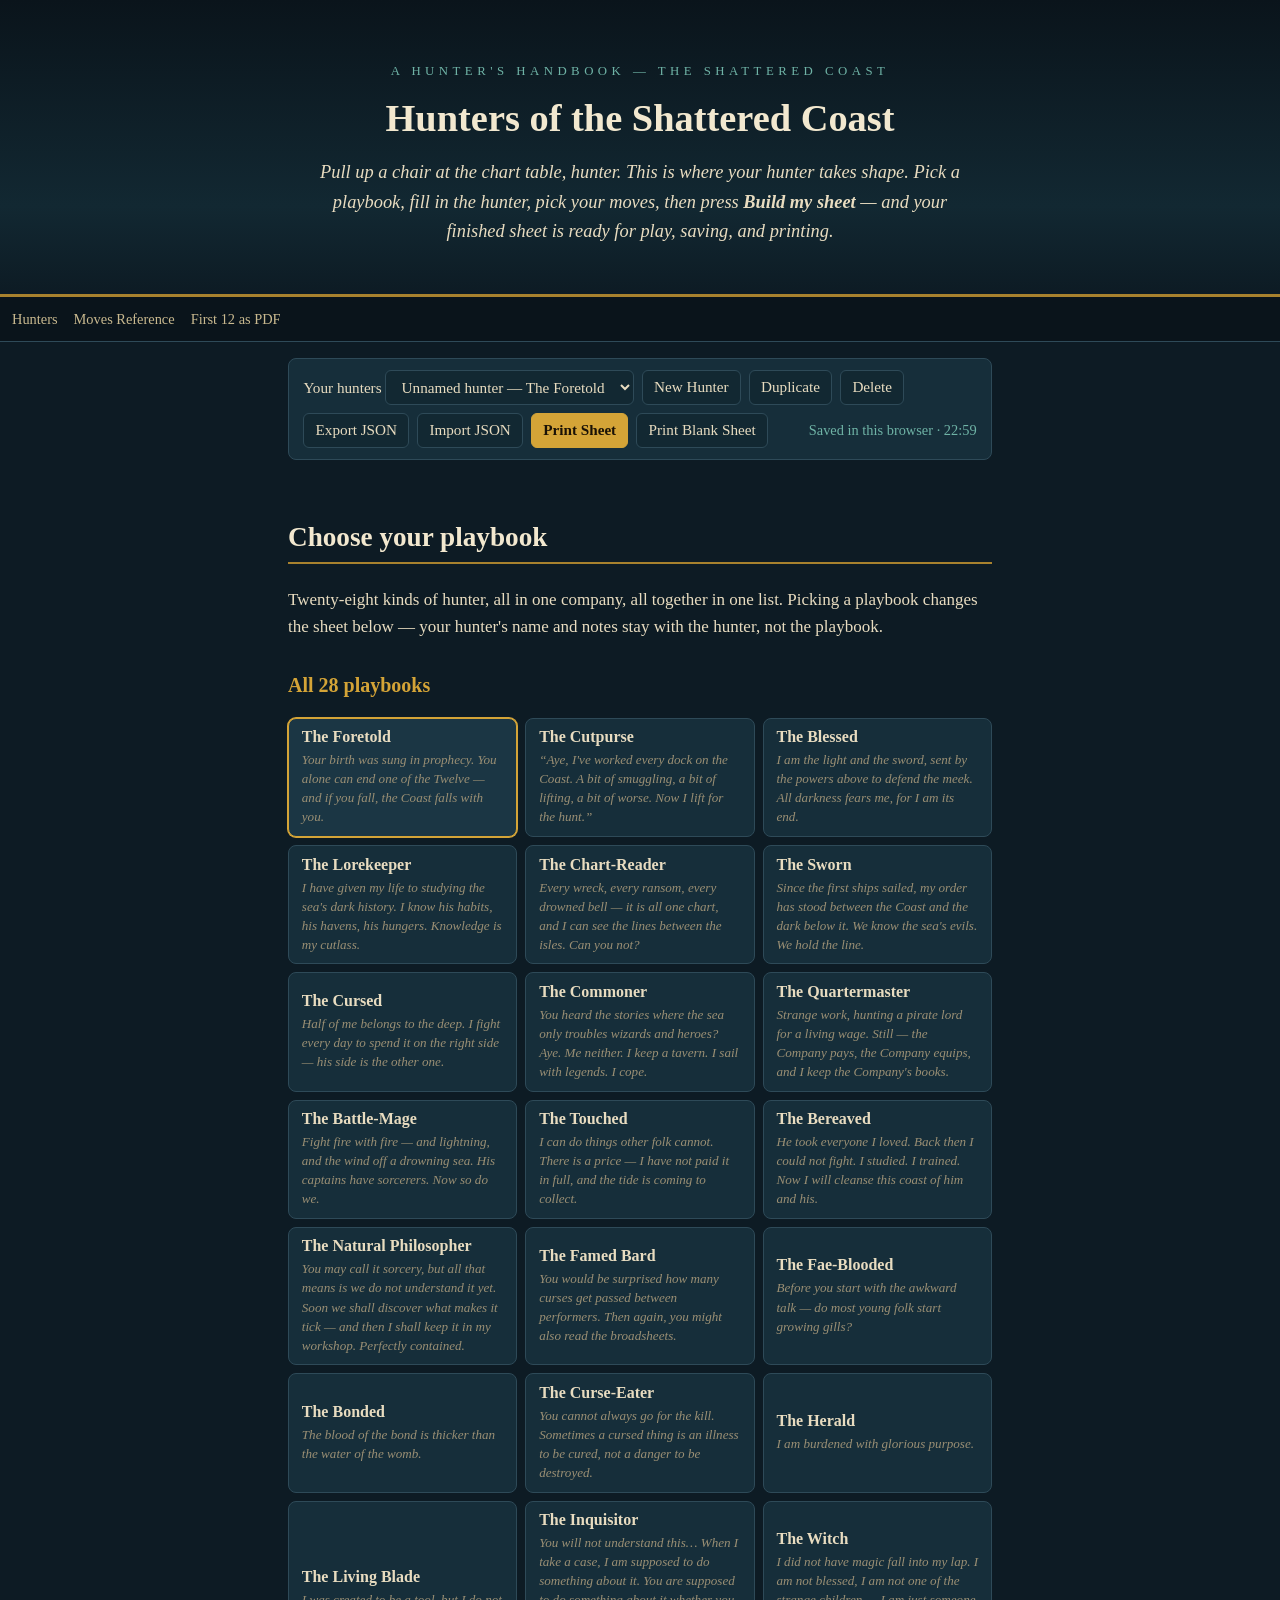
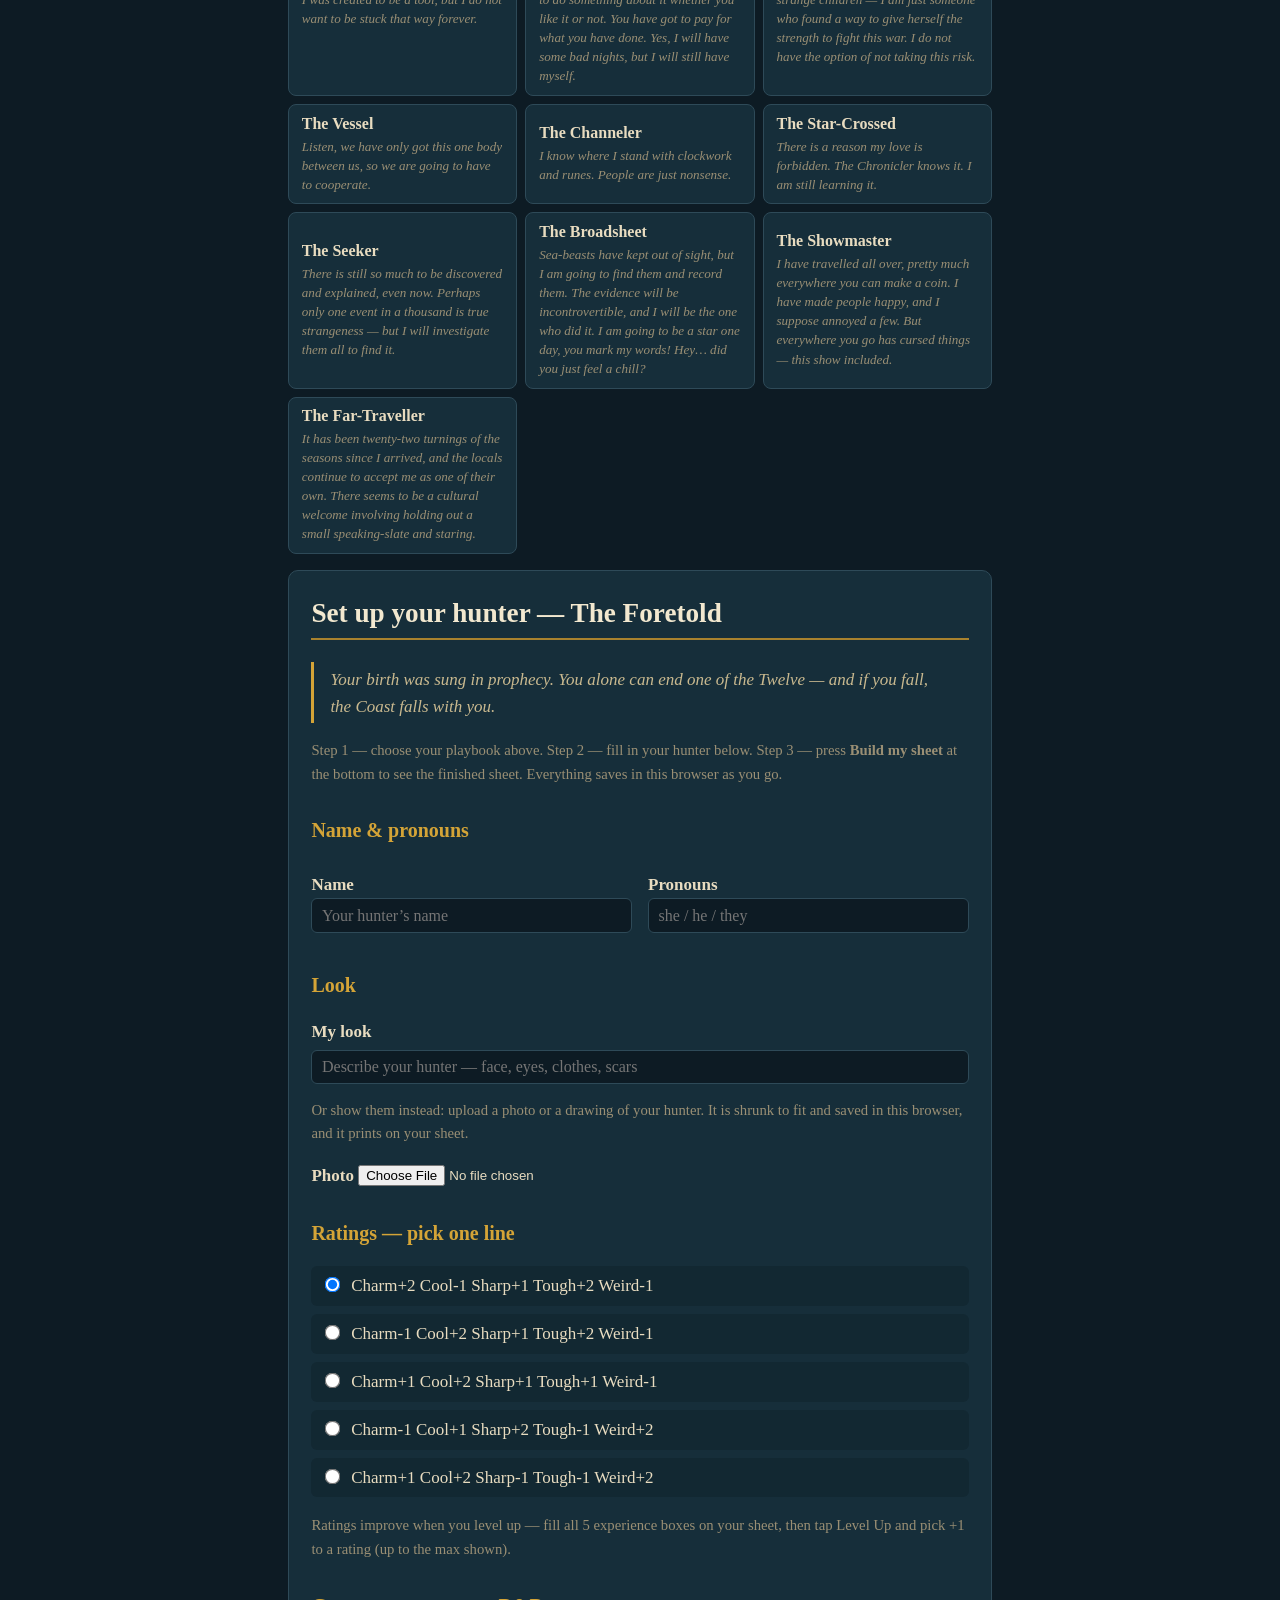
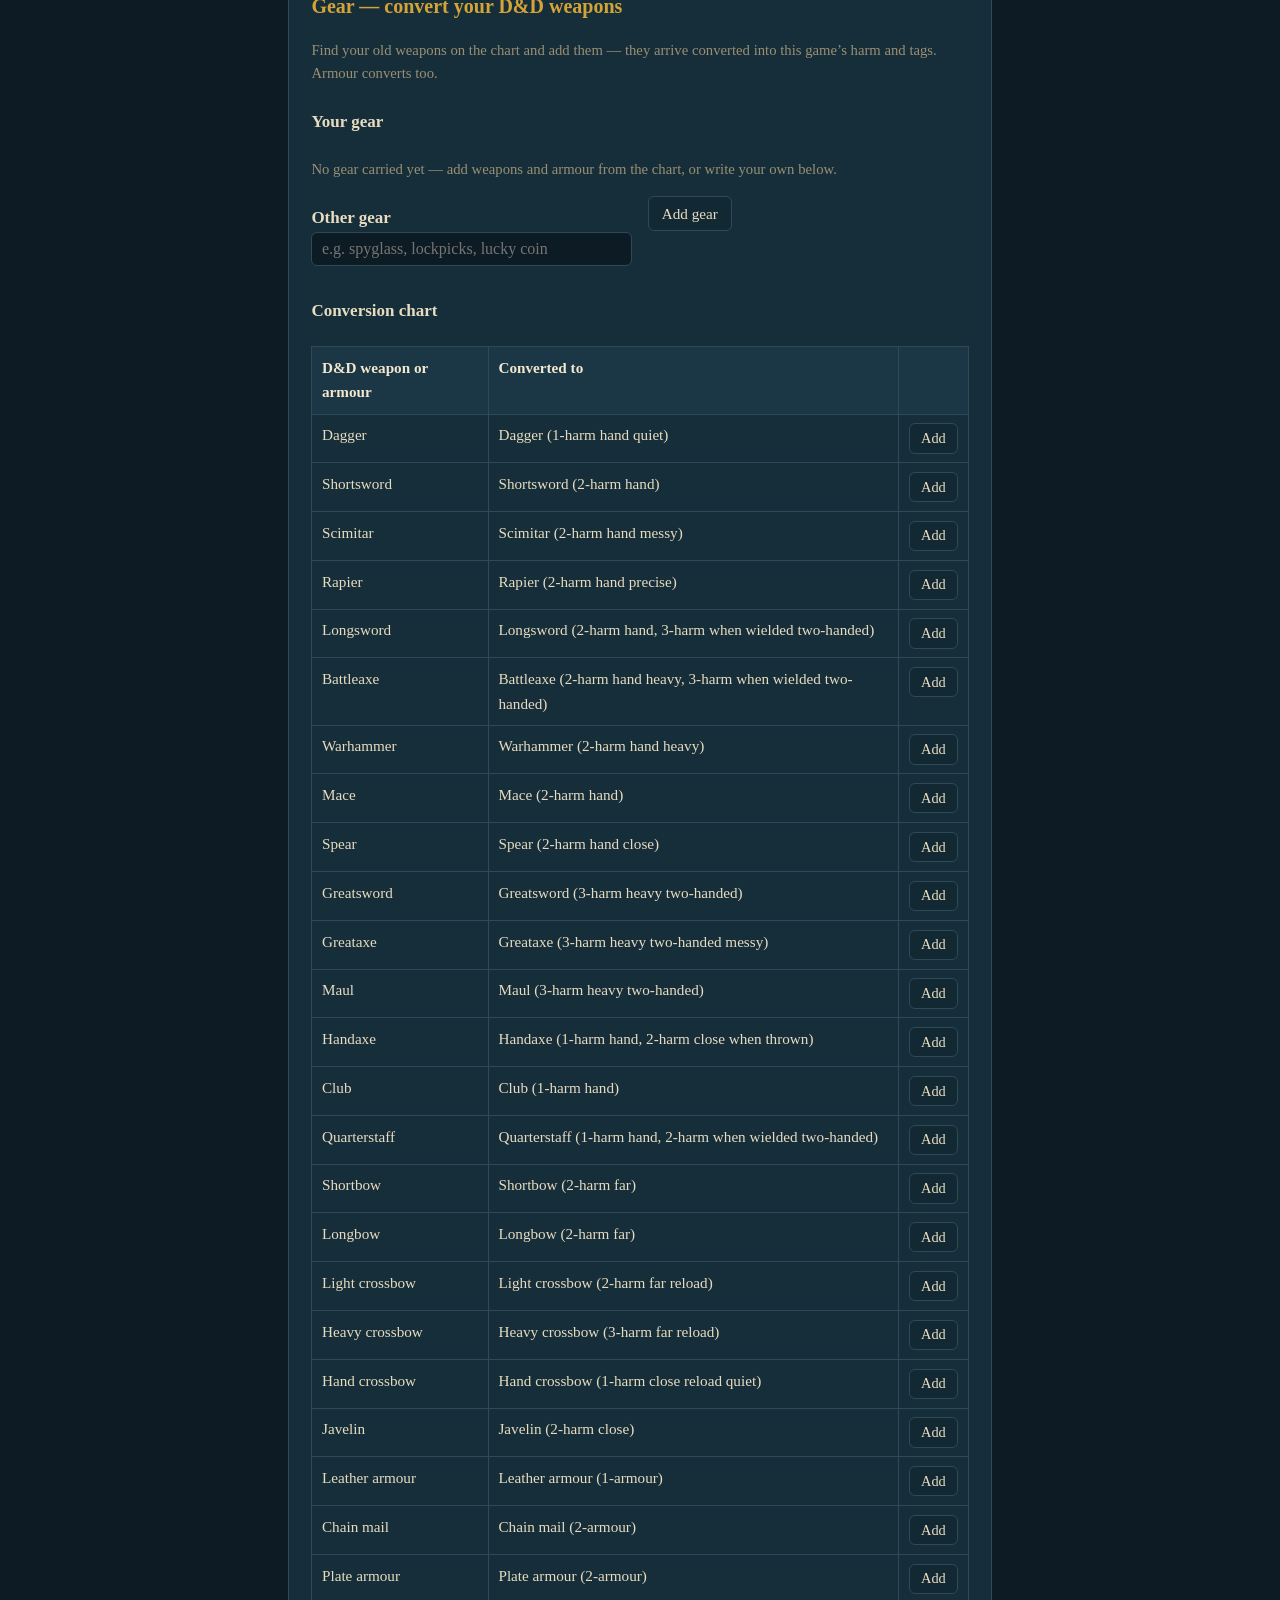
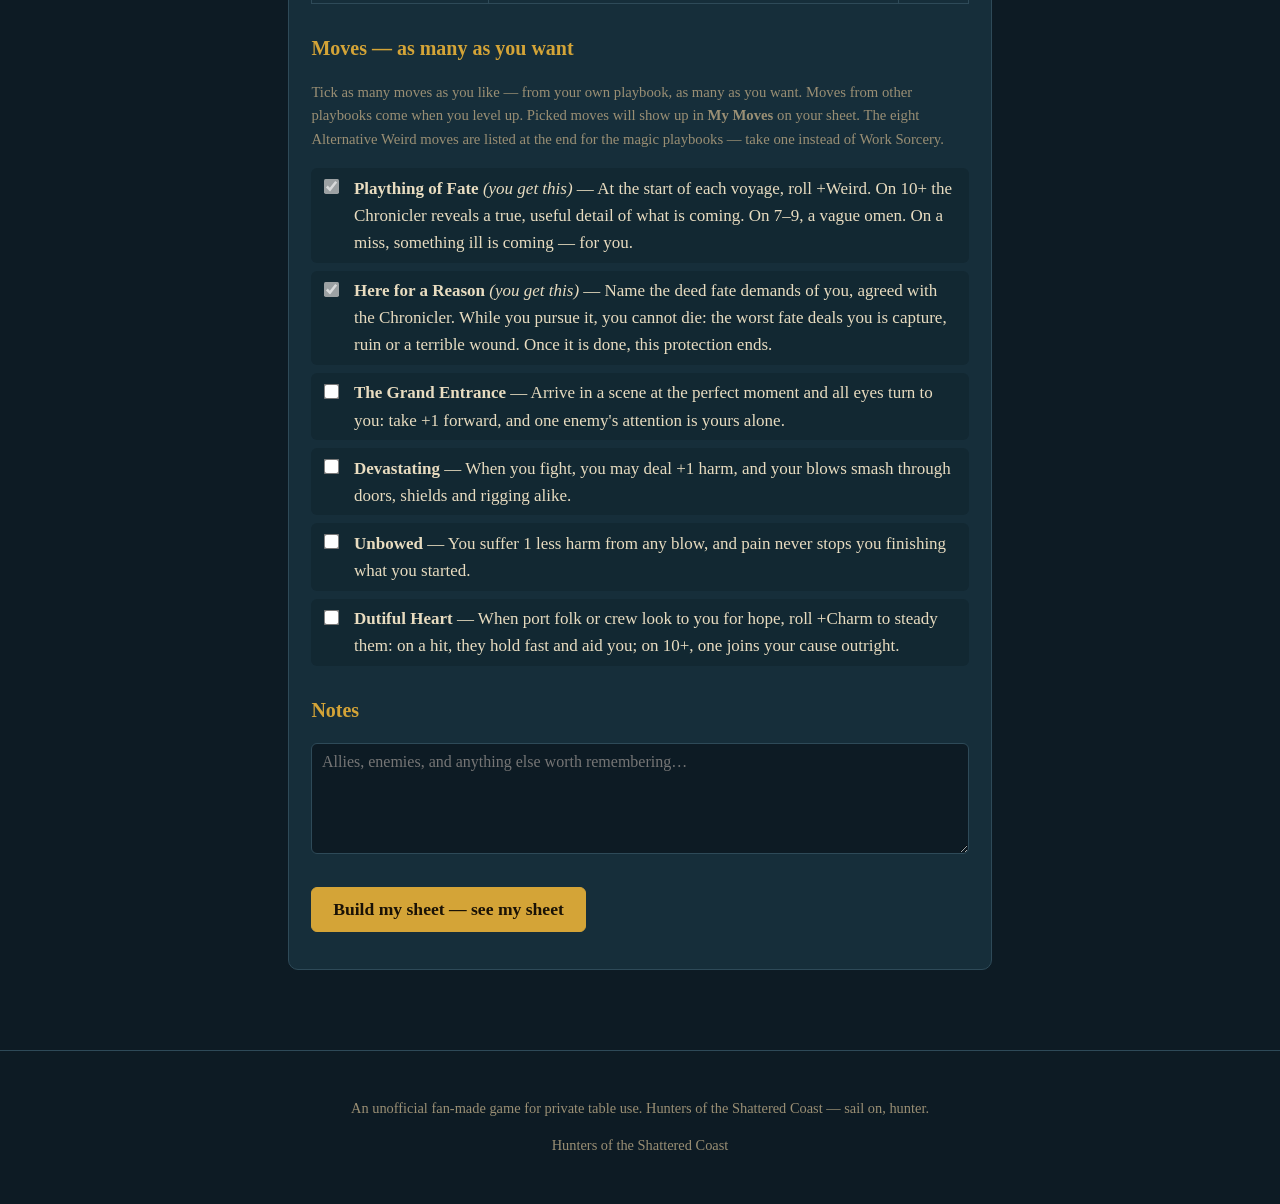
==== commit 564435dc: "Level-up rebuild: one improvement per level via walkthrough, dice tray removed, Expatriation typeabl" ====
--- a/index.html
+++ b/index.html
@@ -40,19 +40,6 @@
 
 <section id="sheet" aria-label="Character sheet" aria-live="polite"></section>
 
-<section id="diceTray" class="no-print" aria-label="Dice tray">
-  <h2>Dice tray — cast the bones</h2>
-  <p>Cast the bones: every roll in this game is two six-sided dice + a rating. Tap a rating to roll with your hunter's modifier for it (from the ratings line you picked in setup). Use the situational adjuster for a +1 forward, +1 ongoing, or a −1, and <strong>Clear log</strong> to wipe the roll history. Rolls are not saved — the log lives only while this page is open.</p>
-  <div class="dice-row" id="diceRatingBtns"></div>
-  <div class="dice-row">
-    <button type="button" id="diceFlat">Flat 2d6 (+0)</button>
-    <span class="dice-mod">Situational: <button type="button" id="diceModDown" aria-label="Decrease situational modifier">−</button> <strong id="diceModVal">+0</strong> <button type="button" id="diceModUp" aria-label="Increase situational modifier">+</button></span>
-    <button type="button" id="diceClear">Clear log</button>
-  </div>
-  <p id="diceResult" class="dice-result" role="status">No roll yet — tap a rating above.</p>
-  <ul id="diceLog" class="dice-log"></ul>
-</section>
-
 </main>
 <footer class="no-print">
 <p>An unofficial fan-made game for private table use. Hunters of the Shattered Coast — sail on, hunter.</p>
--- a/style.css
+++ b/style.css
@@ -78,7 +78,7 @@
 .photo-preview-wrap{margin:.7rem 0}
 .photo-preview{max-width:180px;max-height:180px;border:2px solid var(--gold-dim);border-radius:8px}
 .sheet-photo-wrap{text-align:center;margin:.5rem 0}
-.sheet-photo{max-width:200px;max-height:200px;border:2px solid #a8822e;border-radius:8px}
+.sheet-photo{max-width:200px;max-height:200px;border:4px solid #3a2a12;border-radius:2px;padding:4px;background:#fbf3dd;box-shadow:0 2px 10px rgba(0,0,0,.35)}
 .move-card.xmove{border-left-color:var(--teal)}
 .pickbtn:hover{border-color:var(--gold)}
 .pickbtn.on{border-color:var(--gold);background:var(--panel2);box-shadow:0 0 0 1px var(--gold)}
@@ -99,20 +99,6 @@
 .trackers p{margin:.6rem 0}
 .muted{color:var(--muted);font-size:.92rem}
 .mymoves li{margin:.4rem 0}
-/* --- Dice tray --- */
-.dice-row{display:flex;flex-wrap:wrap;gap:.5rem;align-items:center;margin:.7rem 0}
-.dice-row button{font-family:inherit;font-size:1rem;padding:.55rem .9rem;border-radius:6px;border:1px solid var(--line);background:var(--bg2);color:var(--ink);cursor:pointer}
-.dice-row button:hover{border-color:var(--gold)}
-.dice-mod{display:inline-flex;gap:.4rem;align-items:center}
-.dice-mod button{padding:.3rem .7rem}
-.dice-result{font-size:1.15rem;background:var(--bg);border:1px solid var(--line);border-radius:8px;padding:.8rem 1rem}
-.dice-result .die,.dice-log .die{display:inline-block;min-width:1.9rem;text-align:center;background:var(--panel2);border:1px solid var(--gold-dim);border-radius:6px;padding:.05rem .35rem;margin:0 .1rem;font-weight:bold}
-.dice-result .band-hit{color:#8fd694;font-weight:bold}
-.dice-result .band-partial{color:var(--teal);font-weight:bold}
-.dice-result .band-miss{color:var(--red);font-weight:bold}
-.dice-log{list-style:none;padding-left:0}
-.dice-log li{margin:.3rem 0;padding:.35rem .6rem;background:var(--bg2);border-radius:6px;font-size:.95rem}
-
 @media(max-width:640px){.fieldrow{grid-template-columns:1fr}.pickgrid{grid-template-columns:1fr}}
 @media print{
   body{background:#fff;color:#111;font-size:11pt}
@@ -138,8 +124,14 @@
 /* --- Stylised character sheet (player-facing parchment) --- */
 .character-sheet{
   background:linear-gradient(180deg,#f6ecd2,#efe2c2 60%,#e9d9b4);
-  color:#2b2118;border:2px solid var(--gold-dim);border-radius:14px;
-  box-shadow:0 8px 30px rgba(0,0,0,.45);padding:1.6rem 1.8rem;
+  color:#2b2118;border:4px solid #3a2a12;border-radius:6px;
+  box-shadow:0 8px 30px rgba(0,0,0,.45), inset 0 0 0 2px #f6ecd2, inset 0 0 0 4px #a8822e;
+  padding:1.6rem 1.8rem;
+}
+.character-sheet .wanted-masthead{
+  text-align:center;font-size:3rem;font-weight:bold;letter-spacing:.35em;
+  text-indent:.35em;color:#3a2a12;margin:.1em 0 .05em;line-height:1.1;
+  border-bottom:3px solid #3a2a12;padding-bottom:.15em;
 }
 .character-sheet h2,.character-sheet h3,.character-sheet h4{color:#3a2a12}
 .character-sheet .sheet-banner{
@@ -159,11 +151,13 @@
   border-bottom:2px solid #a8822e;padding-bottom:.25em;margin-top:1.8em;
   letter-spacing:.08em;text-transform:uppercase;font-size:1.05rem;
 }
+.character-sheet .sheet-h::before{content:"✦ "}
+.character-sheet .sheet-h::after{content:" ✦"}
 .character-sheet .muted{color:#6b5636}
 .character-sheet .stat-row{display:flex;flex-wrap:wrap;gap:.6rem;justify-content:center;margin:.8rem 0}
 .character-sheet .stat-box{
-  flex:1 1 5.2rem;max-width:7rem;text-align:center;background:#fbf3dd;
-  border:2px solid #a8822e;border-radius:10px;padding:.55rem .3rem;
+  flex:1 1 5.2rem;max-width:7rem;text-align:center;background:#f8e6a8;
+  border:3px double #7a5c14;border-radius:8px;padding:.55rem .3rem;
 }
 .character-sheet .stat-name{display:block;font-size:.8rem;letter-spacing:.12em;text-transform:uppercase;color:#7a5c14}
 .character-sheet .stat-val{display:block;font-size:1.7rem;font-weight:bold;color:#2b2118;line-height:1.2}
@@ -171,6 +165,7 @@
 .character-sheet .tracker-row{margin:.7rem 0}
 .character-sheet .box{color:#7a5c14}
 .character-sheet .box:hover{color:#a8822e}
+.character-sheet .box.luck-unbought{color:#b09b6d;opacity:.6;text-decoration:line-through;cursor:default}
 .character-sheet .move-cards{display:grid;gap:.7rem;margin:.7rem 0}
 .character-sheet .move-card{
   background:#fbf3dd;border:1px solid #c9a94f;border-left:5px solid #a8822e;
@@ -182,13 +177,16 @@
 .imp-stepper .stepper-btns{display:flex;gap:.4rem}
 .imp-stepper .stepper-btns button{font-family:inherit;font-size:1.1rem;line-height:1;min-width:2.2rem;padding:.35rem .6rem;border-radius:6px;border:1px solid var(--line);background:var(--bg);color:var(--ink);cursor:pointer}
 .imp-stepper .stepper-btns button:disabled{opacity:.4;cursor:default}
+.imp-stepper .step-level{display:inline-block;min-width:4rem;text-align:center;font-weight:bold}
 .character-sheet .sheet-list li{margin:.35rem 0}
 .character-sheet .sheet-actions{margin:.5rem 0}
 .character-sheet .sheet-actions button{font-family:inherit;font-size:.95rem;padding:.5rem .9rem;border-radius:6px;border:1px solid #a8822e;background:#fbf3dd;color:#2b2118;cursor:pointer}
 .character-sheet .sheet-actions button.primary{background:var(--gold);color:#1a1206;font-weight:bold}
-@media(max-width:640px){.character-sheet{padding:1.1rem}.character-sheet .sheet-name{font-size:1.8rem}}
-@media print{
-  .character-sheet{background:#fff !important;color:#111;border:1px solid #666;box-shadow:none;border-radius:0;padding:0}
+@media(max-width:640px){.character-sheet{padding:1.1rem}.character-sheet .sheet-name{font-size:1.8rem}.character-sheet .wanted-masthead{font-size:2.2rem;letter-spacing:.25em;text-indent:.25em}}
+@media print{
+  .character-sheet{background:#fff !important;color:#111;border:3px double #333;box-shadow:none;border-radius:0;padding:.6rem .8rem}
+  .character-sheet .wanted-masthead{color:#111;border-bottom-color:#333}
+  .character-sheet .box.luck-unbought{color:#999}
   .character-sheet h2,.character-sheet h3,.character-sheet h4,.character-sheet .sheet-playbook{color:#111}
   .character-sheet .sheet-banner{border-bottom:2px solid #666}
   .character-sheet .stat-box,.character-sheet .move-card{background:#fff;border:1px solid #999;break-inside:avoid}
@@ -199,3 +197,41 @@
   .sheet-photo{max-width:140px;max-height:140px;border:1px solid #666}
   .character-sheet .move-card.xmove{border-left-color:#666}
 }
+
+/* --- Standing (poster trackers) --- */
+.character-sheet .tracker-row{margin:1rem 0;padding:.8rem .9rem;background:#fbf3dd;border:1px solid #c9a94f;border-radius:8px}
+.character-sheet .tracker-head{display:flex;flex-wrap:wrap;gap:.3rem .8rem;align-items:baseline}
+.character-sheet .tracker-head strong{font-size:1.1rem;letter-spacing:.06em;text-transform:uppercase;color:#3a2a12}
+.character-sheet .tracker-note{font-size:.92rem;color:#6b5636}
+.character-sheet .tracker-boxes{margin:.5rem 0 .2rem}
+.character-sheet .tracker-boxes .box{font-size:1.6rem;padding:0 .25rem}
+.character-sheet .unstable-line{display:block;margin-top:.6rem;padding:.55rem .7rem;border:2px solid #a33c2e;border-radius:6px;background:#f9e2cf;font-size:1.05rem;cursor:pointer}
+.character-sheet .unstable-line input{transform:scale(1.5);margin-right:.5rem}
+.character-sheet .sheet-level{text-align:center;font-size:1.15rem;font-weight:bold;letter-spacing:.12em;text-transform:uppercase;color:#7a5c14;margin:.3rem 0 0}
+.character-sheet .levelup-row{margin:.6rem 0 0}
+.character-sheet .level-up-btn{font-size:1.15rem;padding:.6rem 1.4rem}
+.character-sheet .level-up-btn:disabled{opacity:.45;cursor:default}
+.expat-text{min-height:7rem}
+.expat-hint{background:#fbf3dd;border:1px solid #c9a94f;border-radius:8px;padding:.8rem 1rem;margin:.6rem 0}
+@media print{
+  .levelup-overlay,.expat-hint{display:none !important}
+  .character-sheet .unstable-line{border:1px solid #333;background:#fff}
+}
+
+/* --- Level Up wizard --- */
+.levelup-overlay{position:fixed;inset:0;z-index:50;background:rgba(10,20,27,.75);display:flex;align-items:flex-start;justify-content:center;overflow-y:auto;padding:2rem 1rem}
+.levelup-modal{background:linear-gradient(180deg,#f6ecd2,#efe2c2);color:#2b2118;border:4px solid #3a2a12;border-radius:8px;box-shadow:0 8px 30px rgba(0,0,0,.5), inset 0 0 0 2px #f6ecd2, inset 0 0 0 4px #a8822e;max-width:36rem;width:100%;padding:1.4rem 1.6rem;margin:auto}
+.levelup-modal h2{color:#3a2a12;margin-top:.2em;border-bottom:2px solid #a8822e;padding-bottom:.3em}
+.levelup-modal .muted{color:#6b5636}
+.lu-opts{display:grid;gap:.6rem;margin:1rem 0}
+.lu-opt{font-family:inherit;text-align:left;background:#fbf3dd;color:#2b2118;border:2px solid #a8822e;border-radius:8px;padding:.8rem 1rem;cursor:pointer;font-size:1.05rem;line-height:1.4}
+.lu-opt strong{display:block;font-size:1.1rem;color:#3a2a12}
+.lu-opt span{display:block;font-size:.92rem;color:#6b5636;margin-top:.2rem}
+.lu-opt .lu-why{color:#a33c2e;font-weight:bold}
+.lu-opt:hover:not(:disabled){border-color:#3a2a12;background:#fff8e0}
+.lu-opt:disabled{opacity:.55;cursor:default}
+.lu-actions{display:flex;flex-wrap:wrap;gap:.6rem;margin:1rem 0 .2rem}
+.lu-actions button{font-family:inherit;font-size:1rem;padding:.6rem 1rem;border-radius:6px;border:1px solid #a8822e;background:#fbf3dd;color:#2b2118;cursor:pointer}
+.lu-actions button.primary{background:var(--gold);color:#1a1206;font-weight:bold}
+.levelup-modal select{font-family:inherit;font-size:1rem;background:#fbf3dd;color:#2b2118;border:1px solid #a8822e;border-radius:6px;padding:.5rem .6rem;width:100%;margin-top:.3rem}
+.levelup-modal .fieldrow label{color:#3a2a12}
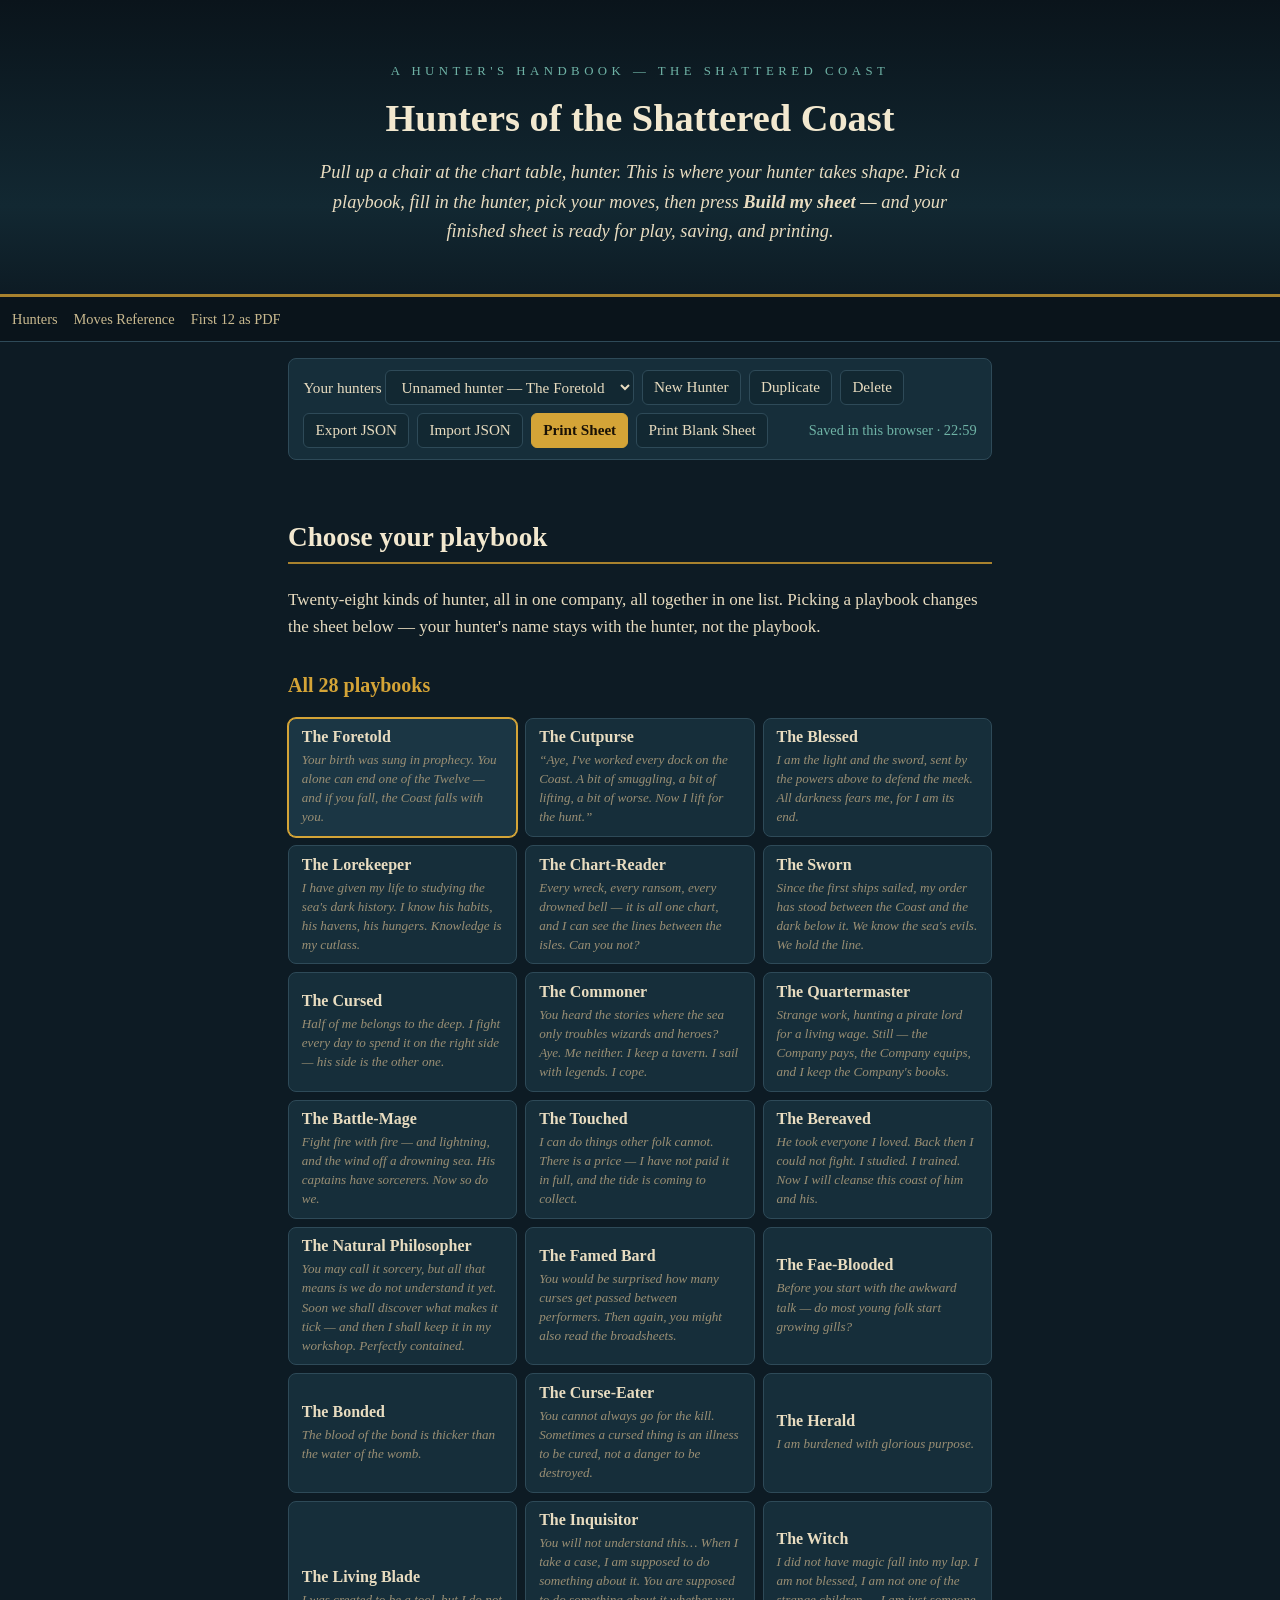
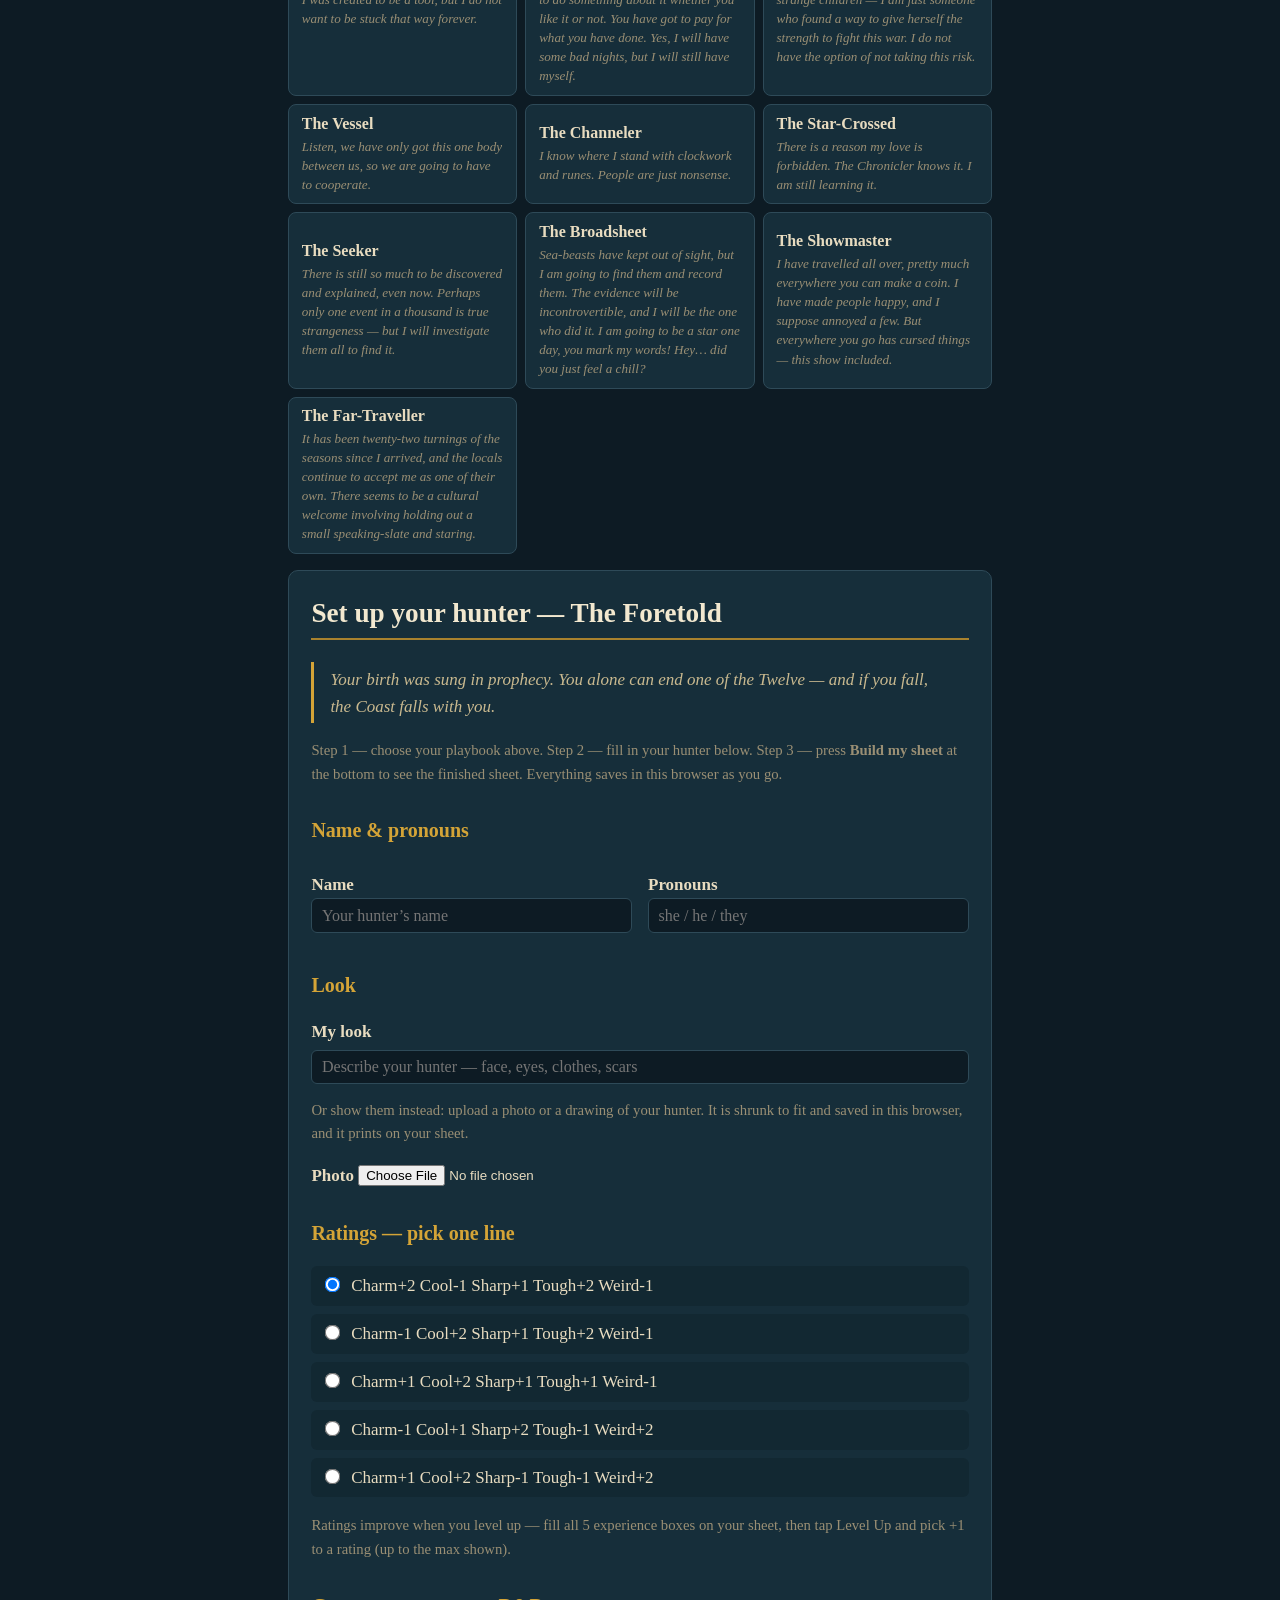
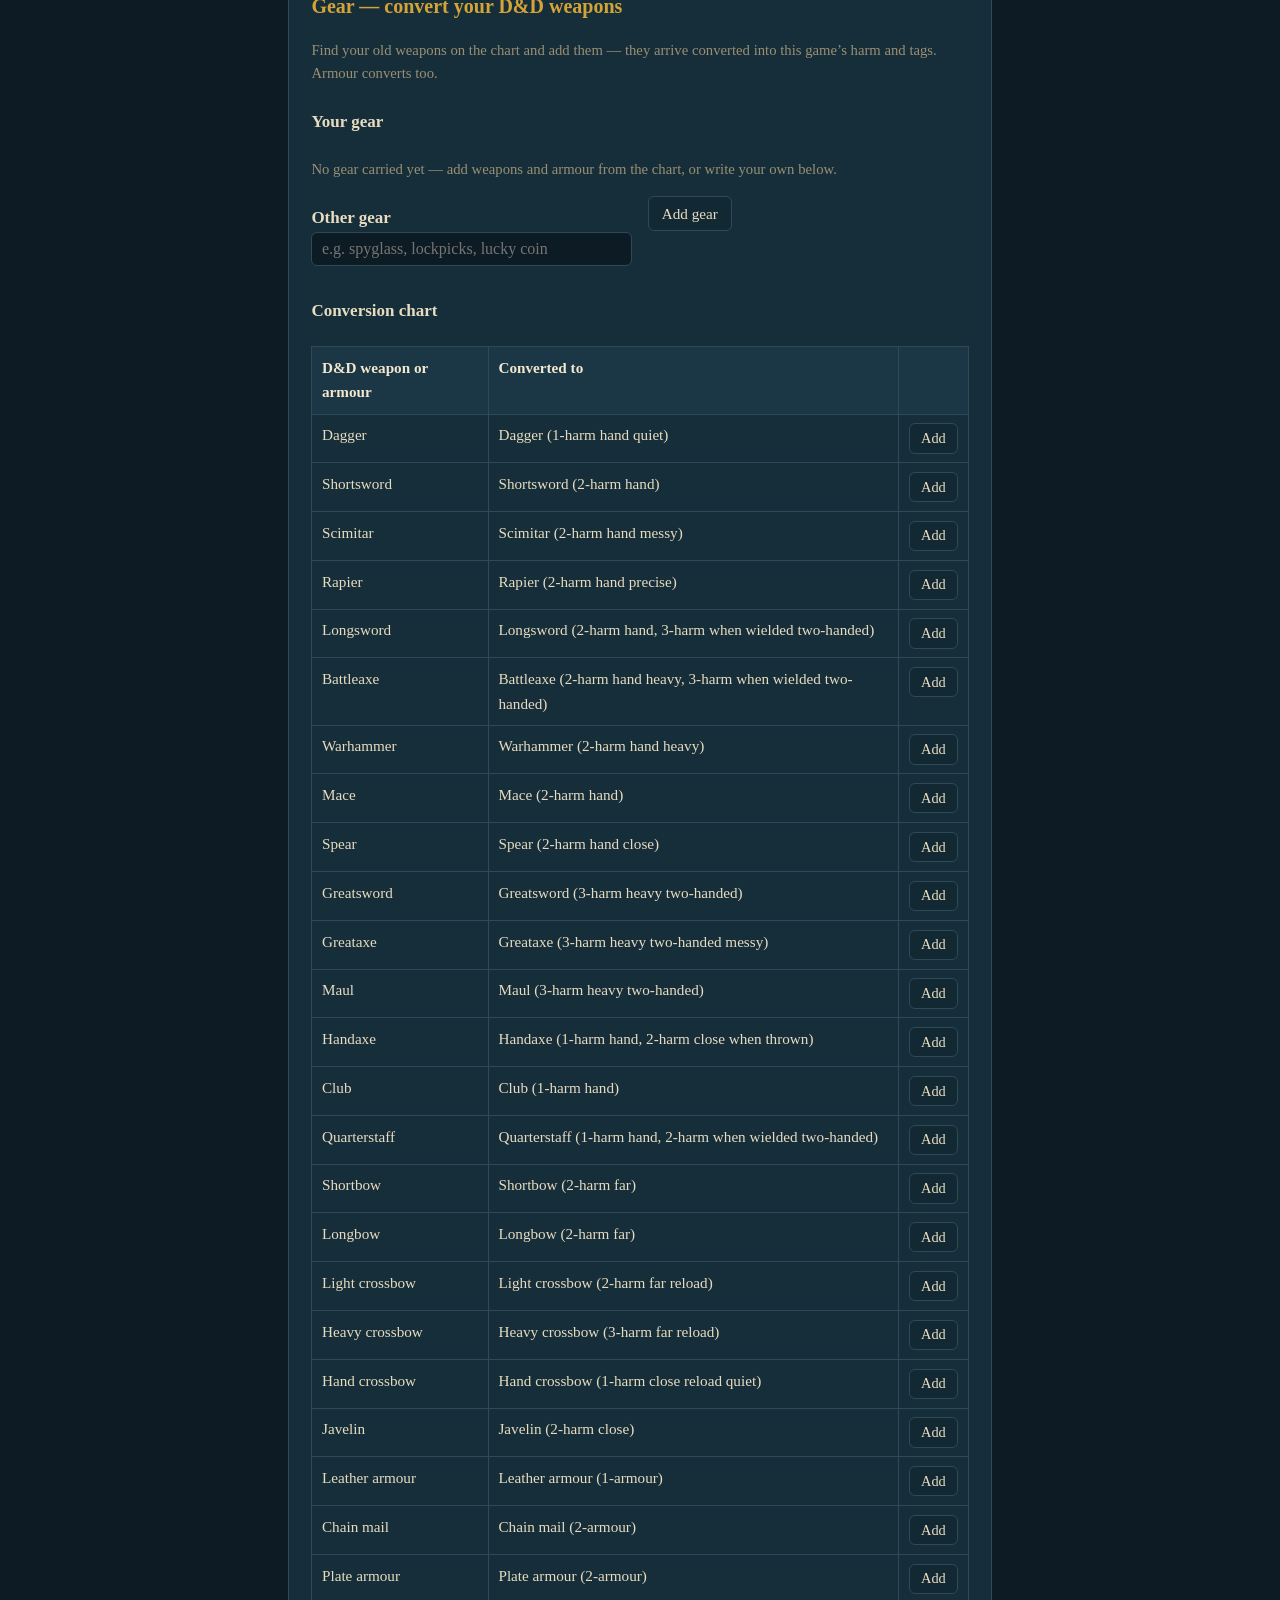
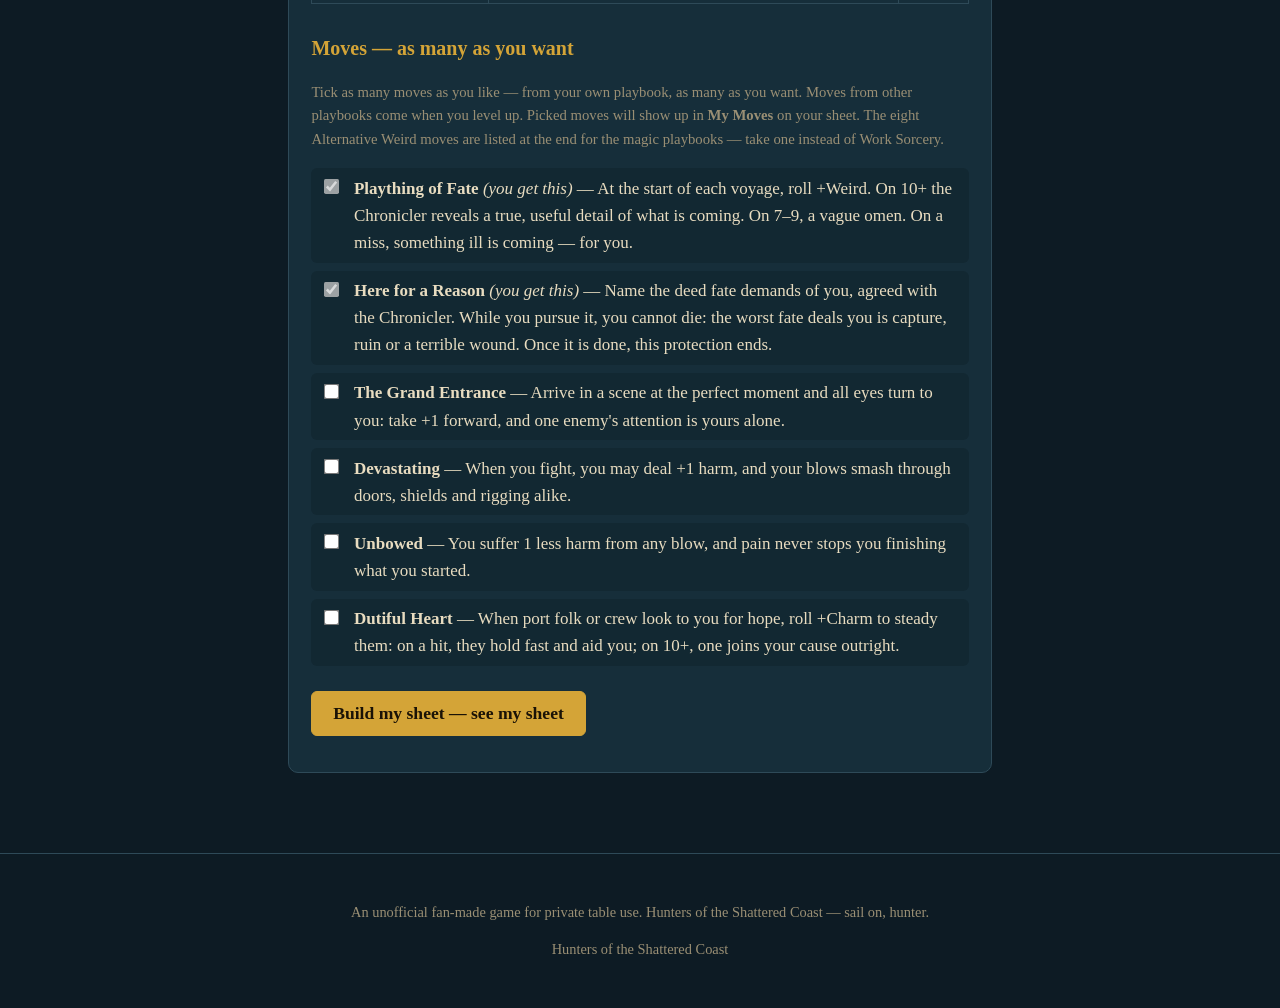
==== commit 6eec74b9: "Luck fixed at 5 with 2 spent in past adventures, Notes removed, stamp tracker marks" ====
--- a/index.html
+++ b/index.html
@@ -34,7 +34,7 @@
 
 <section id="picker" class="no-print" aria-label="Choose a playbook">
   <h2>Choose your playbook</h2>
-  <p>Twenty-eight kinds of hunter, all in one company, all together in one list. Picking a playbook changes the sheet below — your hunter's name and notes stay with the hunter, not the playbook.</p>
+  <p>Twenty-eight kinds of hunter, all in one company, all together in one list. Picking a playbook changes the sheet below — your hunter's name stays with the hunter, not the playbook.</p>
   <div id="pickerGroups"></div>
 </section>
 
--- a/style.css
+++ b/style.css
@@ -96,6 +96,13 @@
 .movepick input{margin-top:.35rem;flex:none}
 .box{background:none;border:none;color:var(--gold);font-size:1.3rem;cursor:pointer;padding:0 .15rem;line-height:1}
 .box:hover{color:#f0c65c}
+/* Tracker marks are rubber stamps: a skull for harm, a star for
+   experience, playbook trackers and luck spent in play. The stamp is
+   bold, ink-coloured and slightly rotated, like a rubber stamp. */
+.box .stamp{display:inline-block;font-style:normal;transform:rotate(-5deg)}
+.box .stamp-harm{color:#c65b4a}
+.box .stamp-xp,.box .stamp-luck{color:var(--gold)}
+.box .stamp-past{color:#8a7f66;opacity:.55}
 .trackers p{margin:.6rem 0}
 .muted{color:var(--muted);font-size:.92rem}
 .mymoves li{margin:.4rem 0}
@@ -165,7 +172,10 @@
 .character-sheet .tracker-row{margin:.7rem 0}
 .character-sheet .box{color:#7a5c14}
 .character-sheet .box:hover{color:#a8822e}
-.character-sheet .box.luck-unbought{color:#b09b6d;opacity:.6;text-decoration:line-through;cursor:default}
+.character-sheet .box .stamp-harm{color:#a33c2e}
+.character-sheet .box .stamp-xp,.character-sheet .box .stamp-luck{color:#7a5c14}
+.character-sheet .box.luck-unbought{color:#b09b6d;opacity:.6;cursor:default}
+.character-sheet .box.luck-unbought .stamp-past{color:#a08c5f;opacity:.6}
 .character-sheet .move-cards{display:grid;gap:.7rem;margin:.7rem 0}
 .character-sheet .move-card{
   background:#fbf3dd;border:1px solid #c9a94f;border-left:5px solid #a8822e;
@@ -194,6 +204,8 @@
   .character-sheet .muted,.character-sheet .sheet-sub,.character-sheet .sheet-quote{color:#333}
   .character-sheet .stat-name{color:#333}
   .character-sheet .box{color:#111}
+  .character-sheet .box .stamp{color:#111}
+  .character-sheet .box.luck-unbought .stamp-past{color:#777}
   .sheet-photo{max-width:140px;max-height:140px;border:1px solid #666}
   .character-sheet .move-card.xmove{border-left-color:#666}
 }
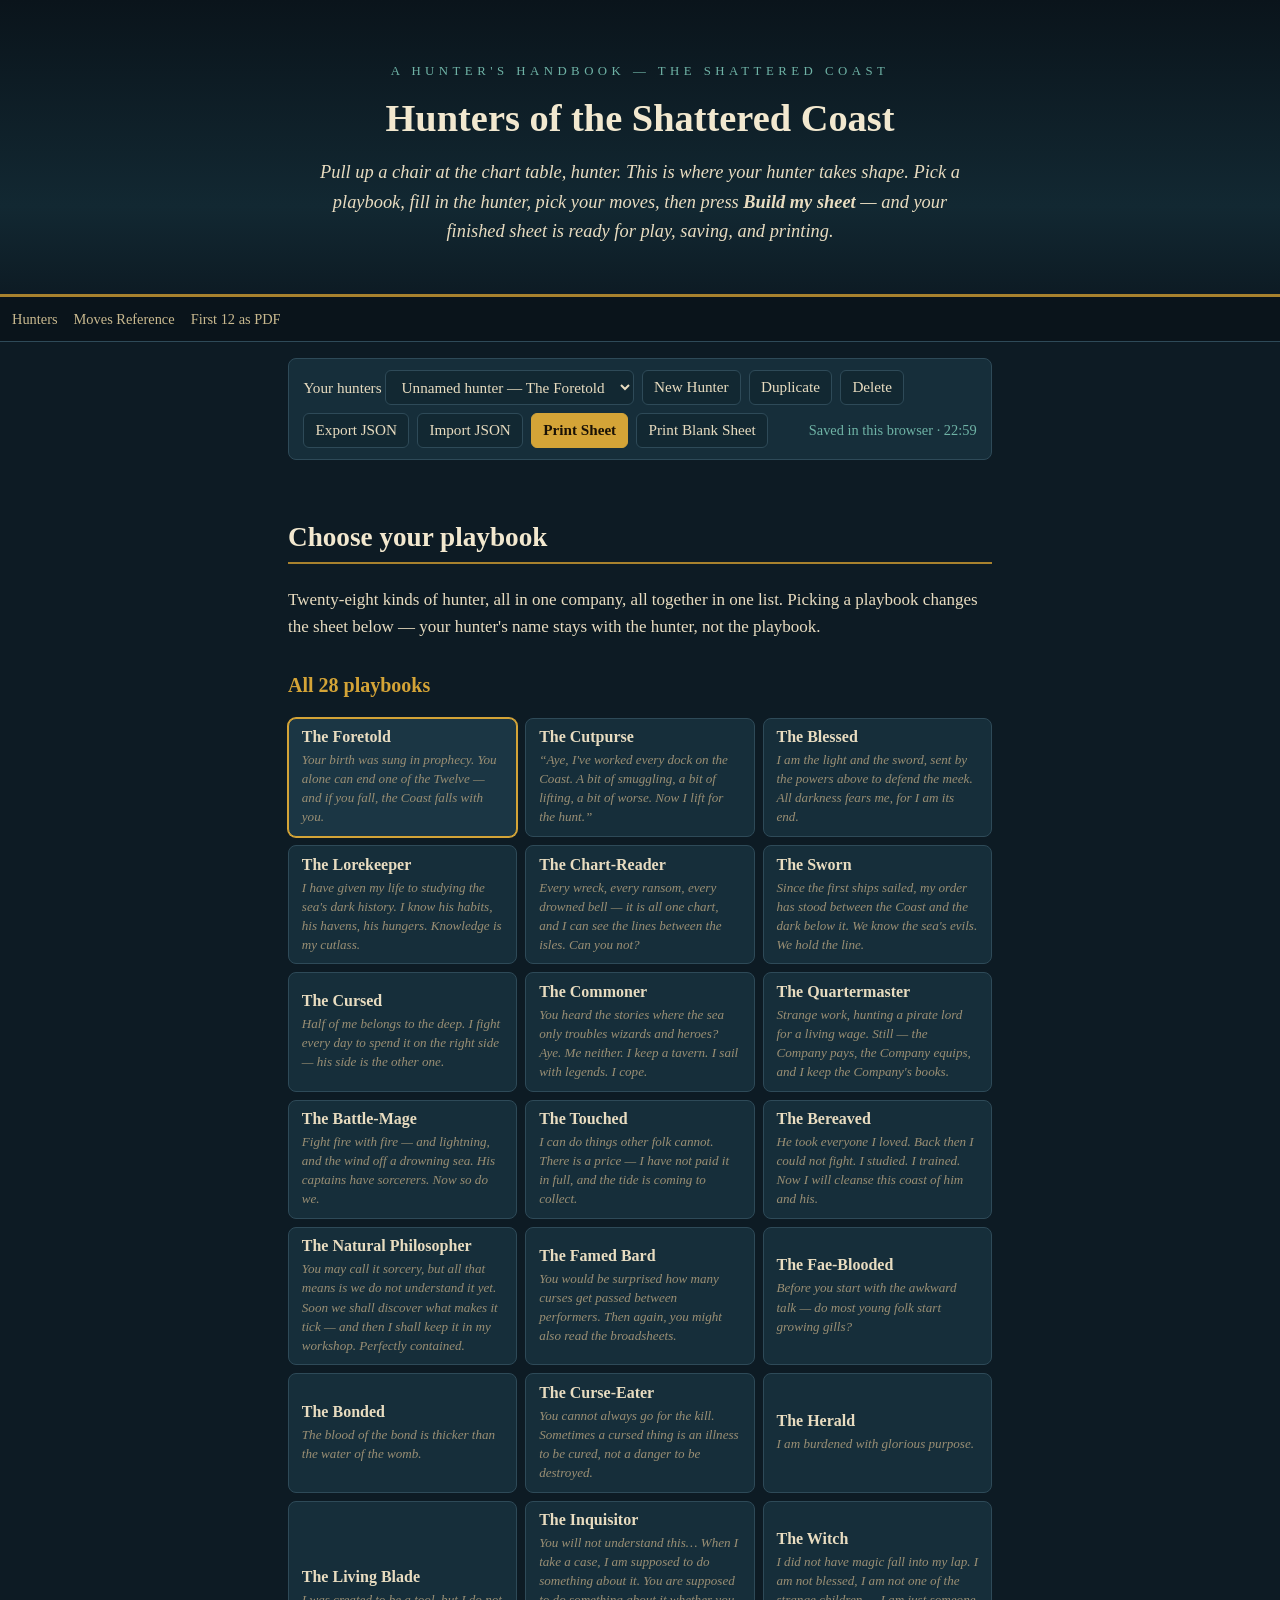
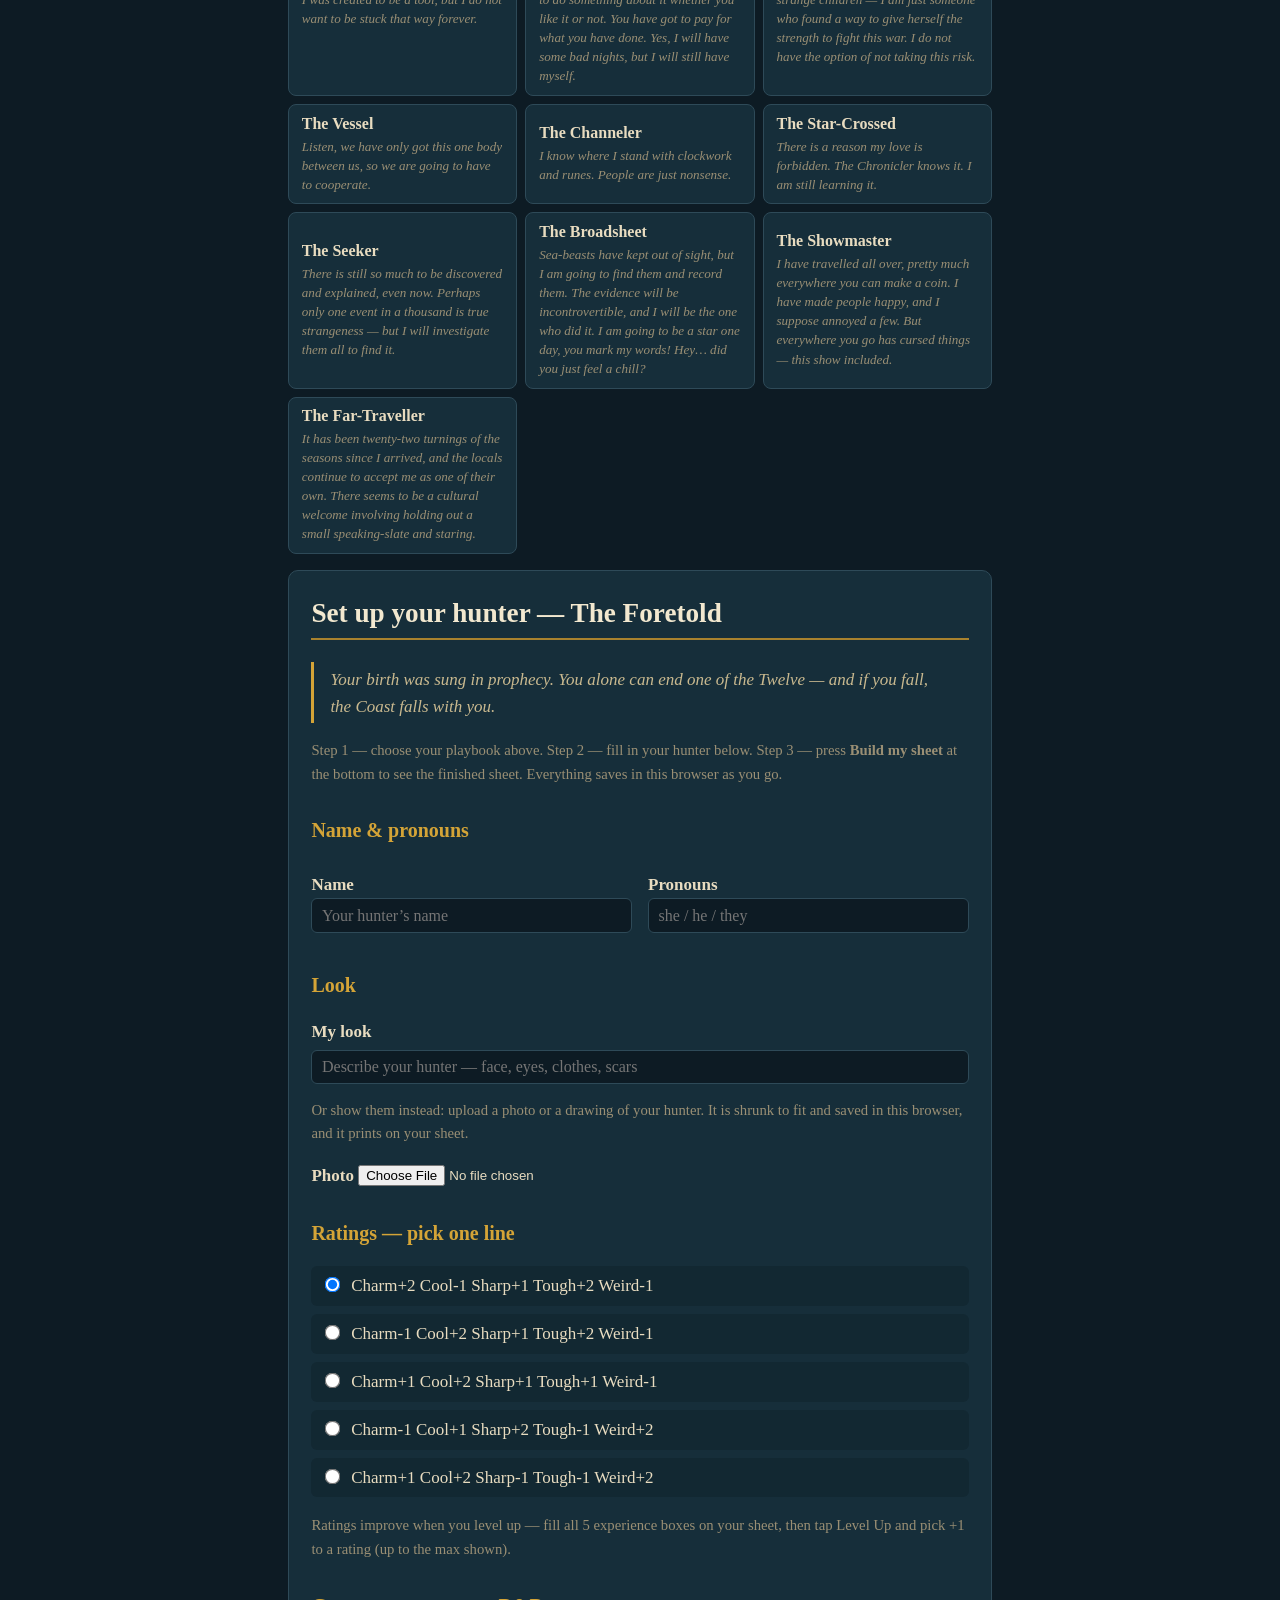
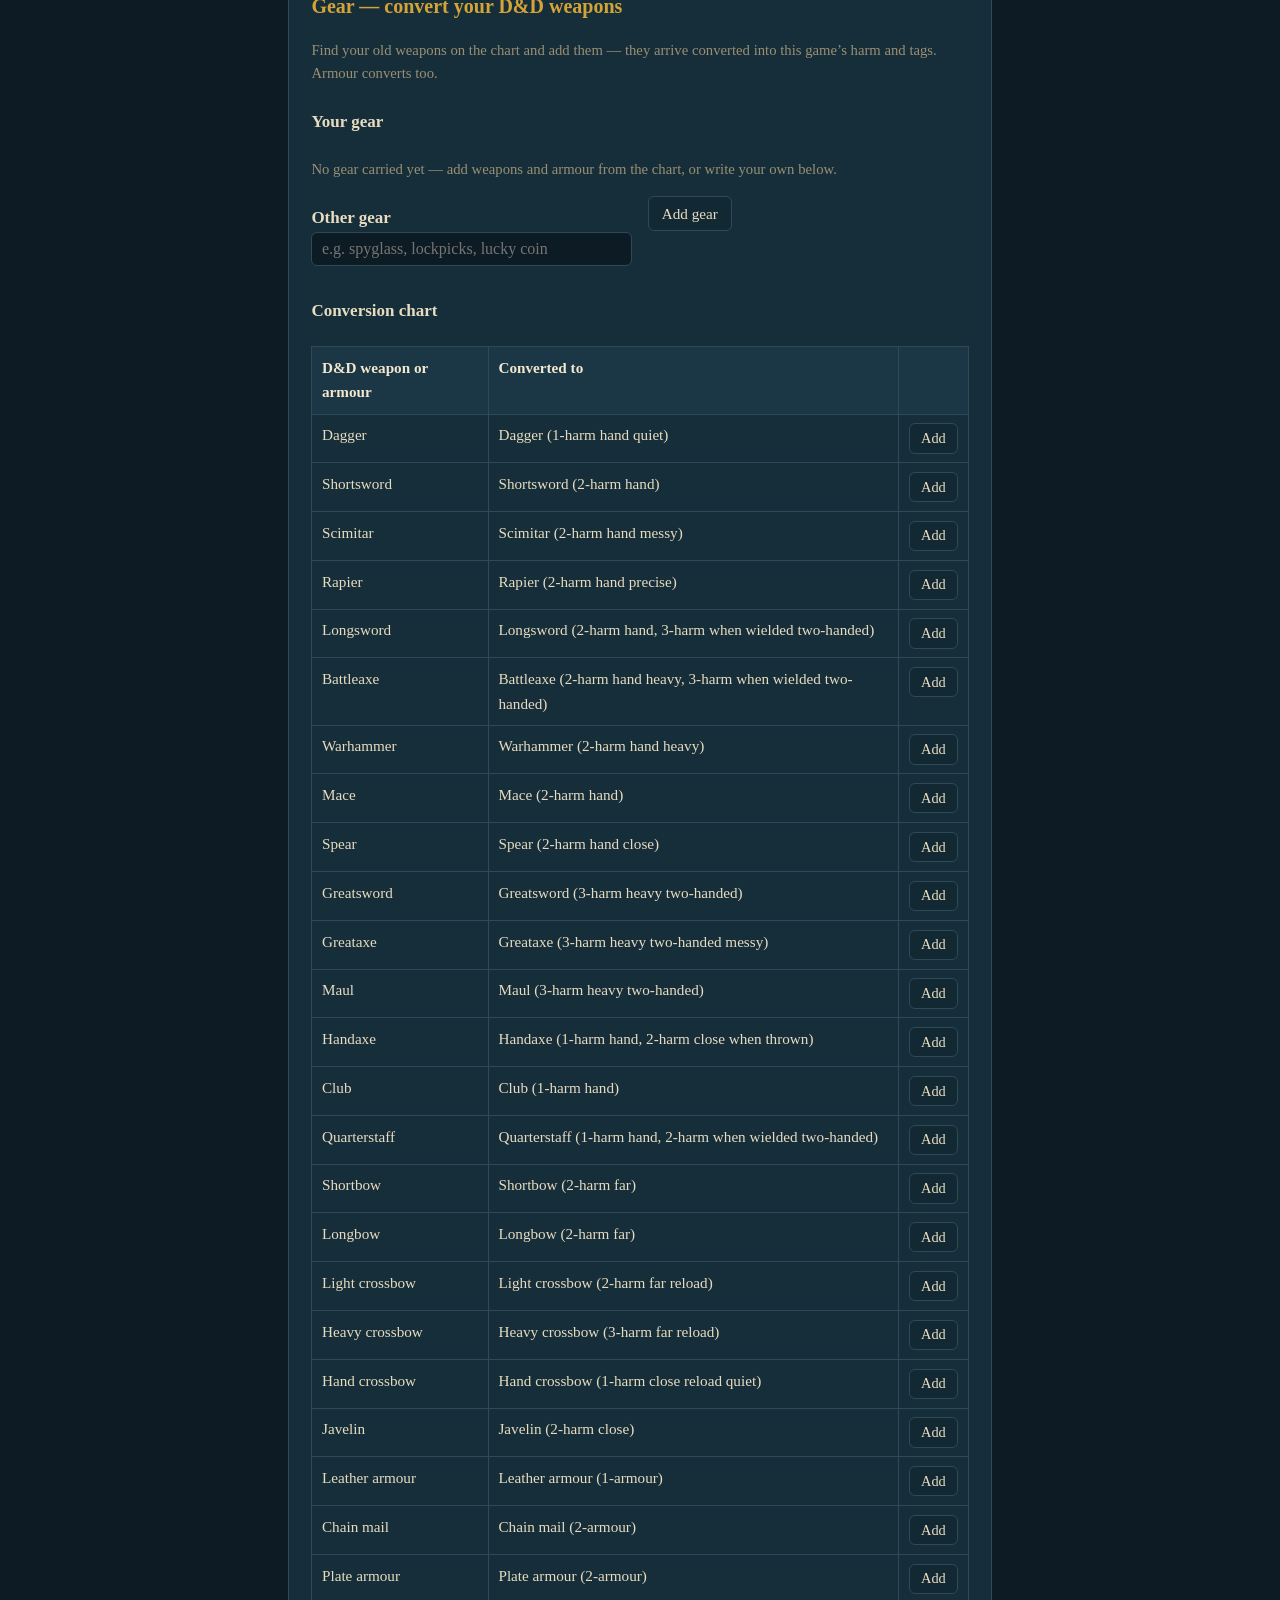
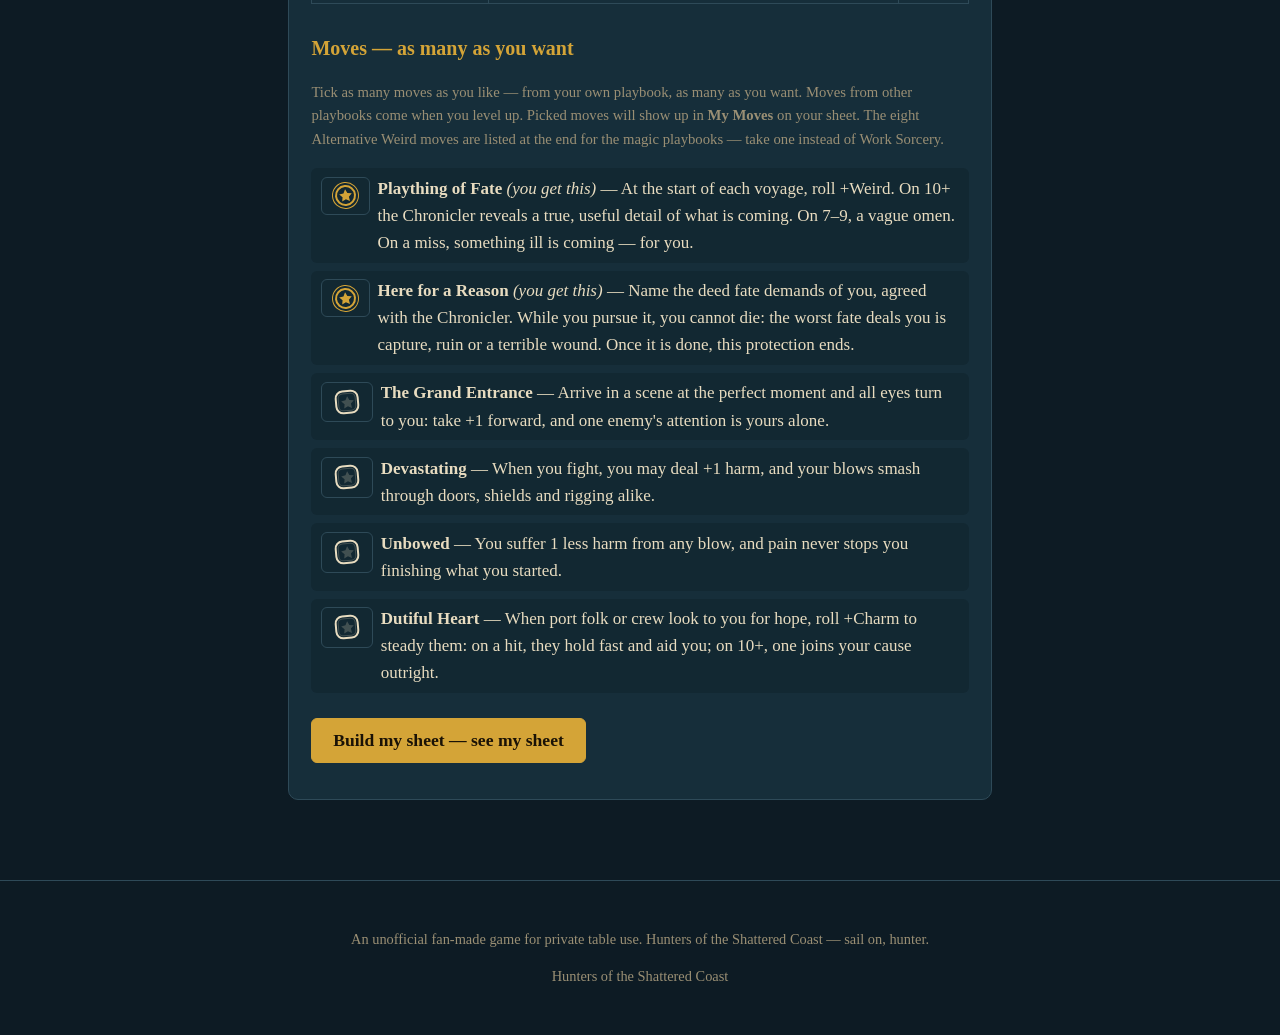
==== commit e72cfae3: "Image stamp marks: SVG skull and star icons, no checkbox glyphs or Xs anywhere" ====
--- a/index.html
+++ b/index.html
@@ -8,6 +8,17 @@
 <link rel="stylesheet" href="style.css">
 </head>
 <body>
+<!-- Tracker stamp icons: real SVG images, not characters. The skull
+     stamps harm, the star stamps experience, luck, playbook trackers
+     and the moves picker. Referenced with <svg><use href="#icon-...">. -->
+<svg aria-hidden="true" style="position:absolute;width:0;height:0;overflow:hidden">
+  <symbol id="icon-skull" viewBox="0 0 24 24">
+    <path fill="currentColor" fill-rule="evenodd" d="M12 2C6.9 2 3.8 5.9 3.8 10.6c0 2.4 1 4.1 2.3 5.3.3.3.5.7.5 1.1v2.4c0 .9.7 1.6 1.6 1.6h.9v-2h.9v2h1.2v-2h1.2v2h1.2v-2h.9v2h.9c.9 0 1.6-.7 1.6-1.6V17c0-.4.2-.8.5-1.1 1.3-1.2 2.3-2.9 2.3-5.3C20.2 5.9 17.1 2 12 2Zm-3.4 7.2c1.1 0 2 .9 2 2s-.9 2-2 2-2-.9-2-2 .9-2 2-2Zm6.8 0c1.1 0 2 .9 2 2s-.9 2-2 2-2-.9-2-2 .9-2 2-2ZM12 14.8l1.2 2.4h-2.4L12 14.8Z"/>
+  </symbol>
+  <symbol id="icon-star" viewBox="0 0 24 24">
+    <polygon fill="currentColor" points="12 2 15.09 8.26 22 9.27 17 14.14 18.18 21.02 12 17.77 5.82 21.02 7 14.14 2 9.27 8.91 8.26"/>
+  </symbol>
+</svg>
 <header class="hero no-print">
 <p class="kicker">A hunter's handbook — the Shattered Coast</p>
 <h1>Hunters of the Shattered Coast</h1>
--- a/style.css
+++ b/style.css
@@ -93,16 +93,25 @@
 .checklist li{margin:.5rem 0;padding:.4rem .6rem;background:var(--bg2);border-radius:6px}
 .checklist input{margin-right:.5rem;transform:scale(1.2)}
 .movepick{display:flex;gap:.5rem;align-items:flex-start}
-.movepick input{margin-top:.35rem;flex:none}
+.move-stamp{background:none;border:none;padding:0;margin-top:.15rem;flex:none;font-size:1.25rem;color:var(--gold);line-height:1;cursor:pointer}
+.move-stamp:disabled{cursor:default}
 .box{background:none;border:none;color:var(--gold);font-size:1.3rem;cursor:pointer;padding:0 .15rem;line-height:1}
 .box:hover{color:#f0c65c}
-/* Tracker marks are rubber stamps: a skull for harm, a star for
-   experience, playbook trackers and luck spent in play. The stamp is
-   bold, ink-coloured and slightly rotated, like a rubber stamp. */
-.box .stamp{display:inline-block;font-style:normal;transform:rotate(-5deg)}
-.box .stamp-harm{color:#c65b4a}
-.box .stamp-xp,.box .stamp-luck{color:var(--gold)}
-.box .stamp-past{color:#8a7f66;opacity:.55}
+/* Tracker marks are real SVG stamp images, never characters and never
+   checkboxes: a skull for harm, a star for experience, playbook
+   trackers, luck spent in play and the moves picker. A filled stamp is
+   an icon inside a double-rule ring (a solid border plus an outer
+   outline), bold, ink-coloured and slightly rotated, like a rubber
+   stamp. An empty slot is a double-rule frame holding only a faint
+   ghost of its icon, so it reads as "not yet stamped" instead of a
+   checkbox. */
+.mark-icon{width:1em;height:1em;flex:none}
+.stamp{display:inline-flex;align-items:center;justify-content:center;font-style:normal;transform:rotate(-5deg);border:2px solid currentColor;border-radius:50%;outline:1px solid currentColor;outline-offset:2px;padding:.06em;line-height:1}
+.stamp-slot{display:inline-flex;align-items:center;justify-content:center;transform:rotate(-5deg);border:2px solid currentColor;border-radius:8px;padding:.06em;line-height:1}
+.stamp-slot .stamp-ghost{display:inline-flex;align-items:center;justify-content:center;border:1px solid currentColor;border-radius:5px;padding:.04em;opacity:.22;line-height:1}
+.stamp-harm{color:#c65b4a}
+.stamp-xp,.stamp-luck,.stamp-move{color:var(--gold)}
+.stamp-past{color:#8a7f66;opacity:.55}
 .trackers p{margin:.6rem 0}
 .muted{color:var(--muted);font-size:.92rem}
 .mymoves li{margin:.4rem 0}
@@ -172,7 +181,7 @@
 .character-sheet .tracker-row{margin:.7rem 0}
 .character-sheet .box{color:#7a5c14}
 .character-sheet .box:hover{color:#a8822e}
-.character-sheet .box .stamp-harm{color:#a33c2e}
+.character-sheet .box .stamp-harm,.character-sheet .unstable-line .stamp-harm{color:#a33c2e}
 .character-sheet .box .stamp-xp,.character-sheet .box .stamp-luck{color:#7a5c14}
 .character-sheet .box.luck-unbought{color:#b09b6d;opacity:.6;cursor:default}
 .character-sheet .box.luck-unbought .stamp-past{color:#a08c5f;opacity:.6}
@@ -206,6 +215,9 @@
   .character-sheet .box{color:#111}
   .character-sheet .box .stamp{color:#111}
   .character-sheet .box.luck-unbought .stamp-past{color:#777}
+  .character-sheet .stamp-slot{border-color:#777}
+  .character-sheet .stamp-slot .stamp-ghost{border-color:#777}
+  .character-sheet .unstable-line .stamp,.character-sheet .unstable-line .stamp-slot{color:#111}
   .sheet-photo{max-width:140px;max-height:140px;border:1px solid #666}
   .character-sheet .move-card.xmove{border-left-color:#666}
 }
@@ -217,8 +229,8 @@
 .character-sheet .tracker-note{font-size:.92rem;color:#6b5636}
 .character-sheet .tracker-boxes{margin:.5rem 0 .2rem}
 .character-sheet .tracker-boxes .box{font-size:1.6rem;padding:0 .25rem}
-.character-sheet .unstable-line{display:block;margin-top:.6rem;padding:.55rem .7rem;border:2px solid #a33c2e;border-radius:6px;background:#f9e2cf;font-size:1.05rem;cursor:pointer}
-.character-sheet .unstable-line input{transform:scale(1.5);margin-right:.5rem}
+.character-sheet .unstable-line{display:block;width:100%;margin-top:.6rem;padding:.55rem .7rem;border:2px solid #a33c2e;border-radius:6px;background:#f9e2cf;font:inherit;font-size:1.05rem;color:inherit;text-align:left;cursor:pointer}
+.character-sheet .unstable-line .stamp,.character-sheet .unstable-line .stamp-slot{font-size:1.25rem;margin-right:.5rem;vertical-align:middle}
 .character-sheet .sheet-level{text-align:center;font-size:1.15rem;font-weight:bold;letter-spacing:.12em;text-transform:uppercase;color:#7a5c14;margin:.3rem 0 0}
 .character-sheet .levelup-row{margin:.6rem 0 0}
 .character-sheet .level-up-btn{font-size:1.15rem;padding:.6rem 1.4rem}
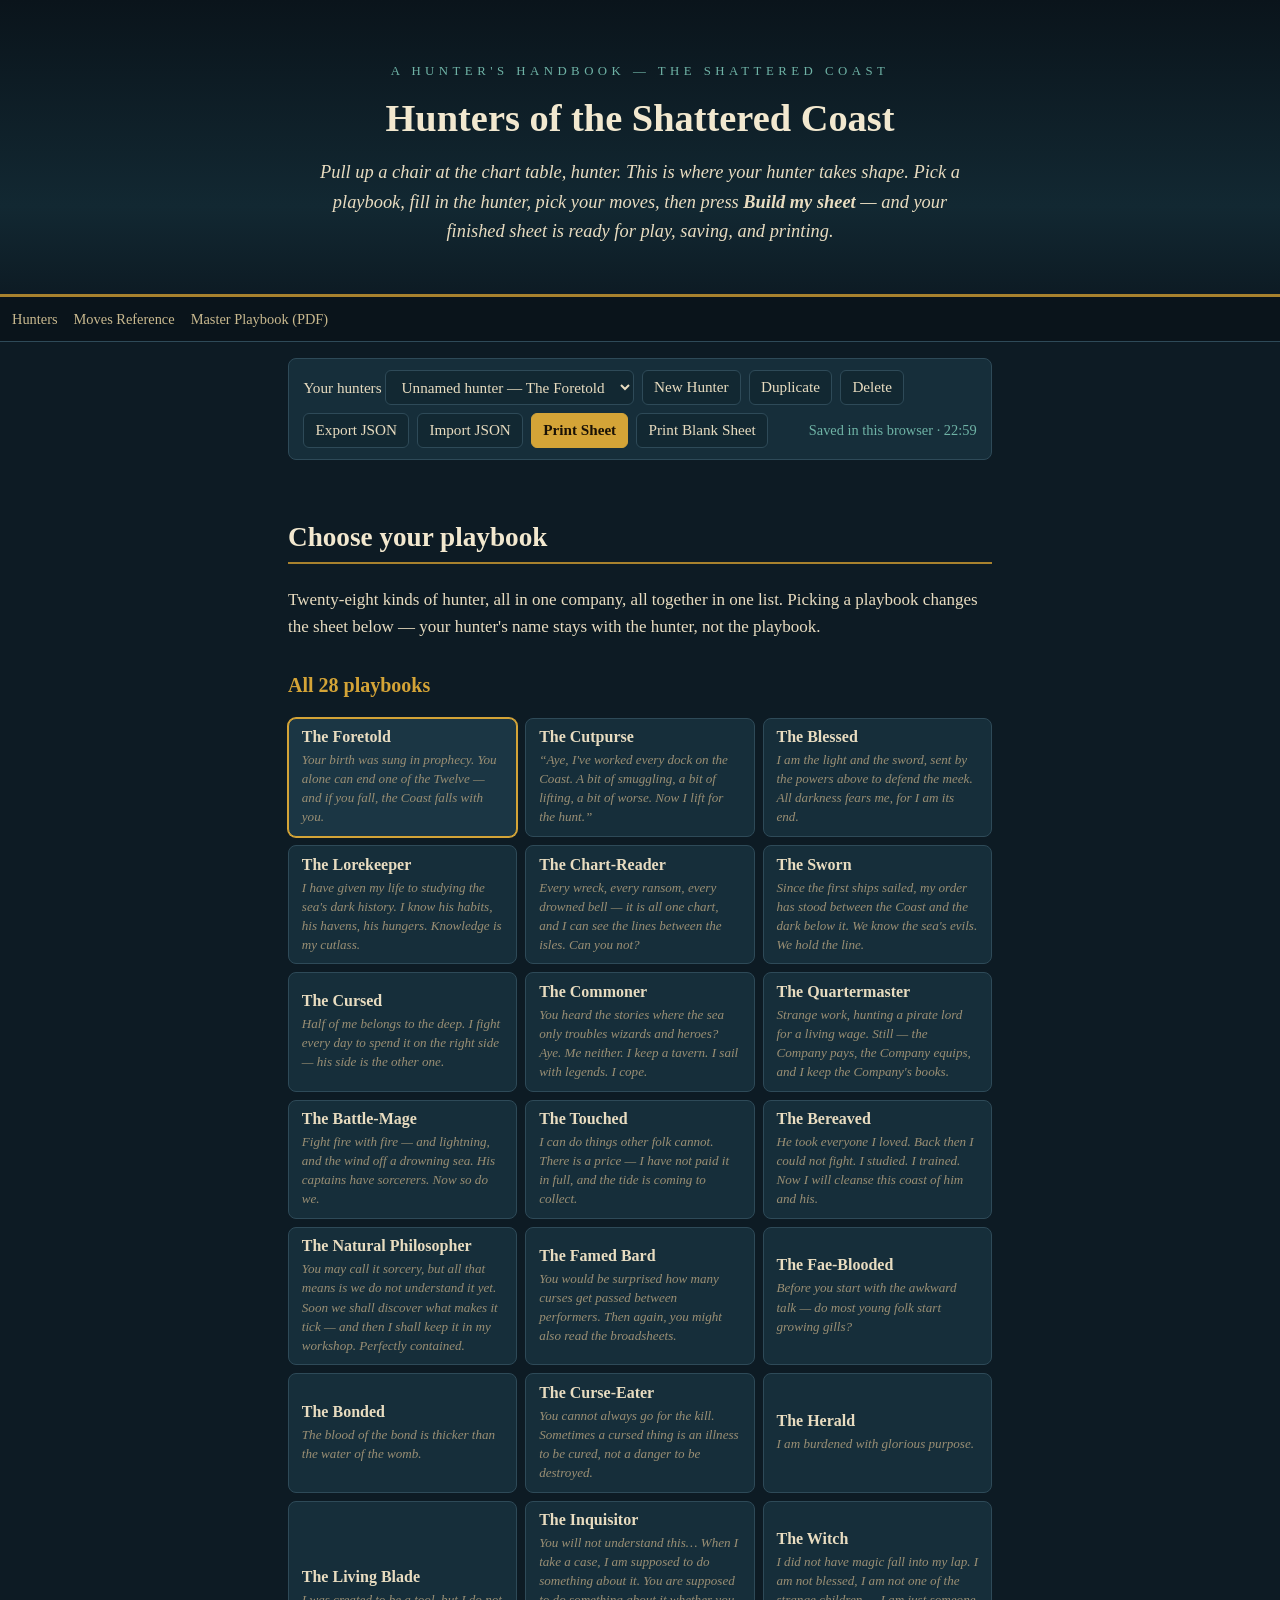
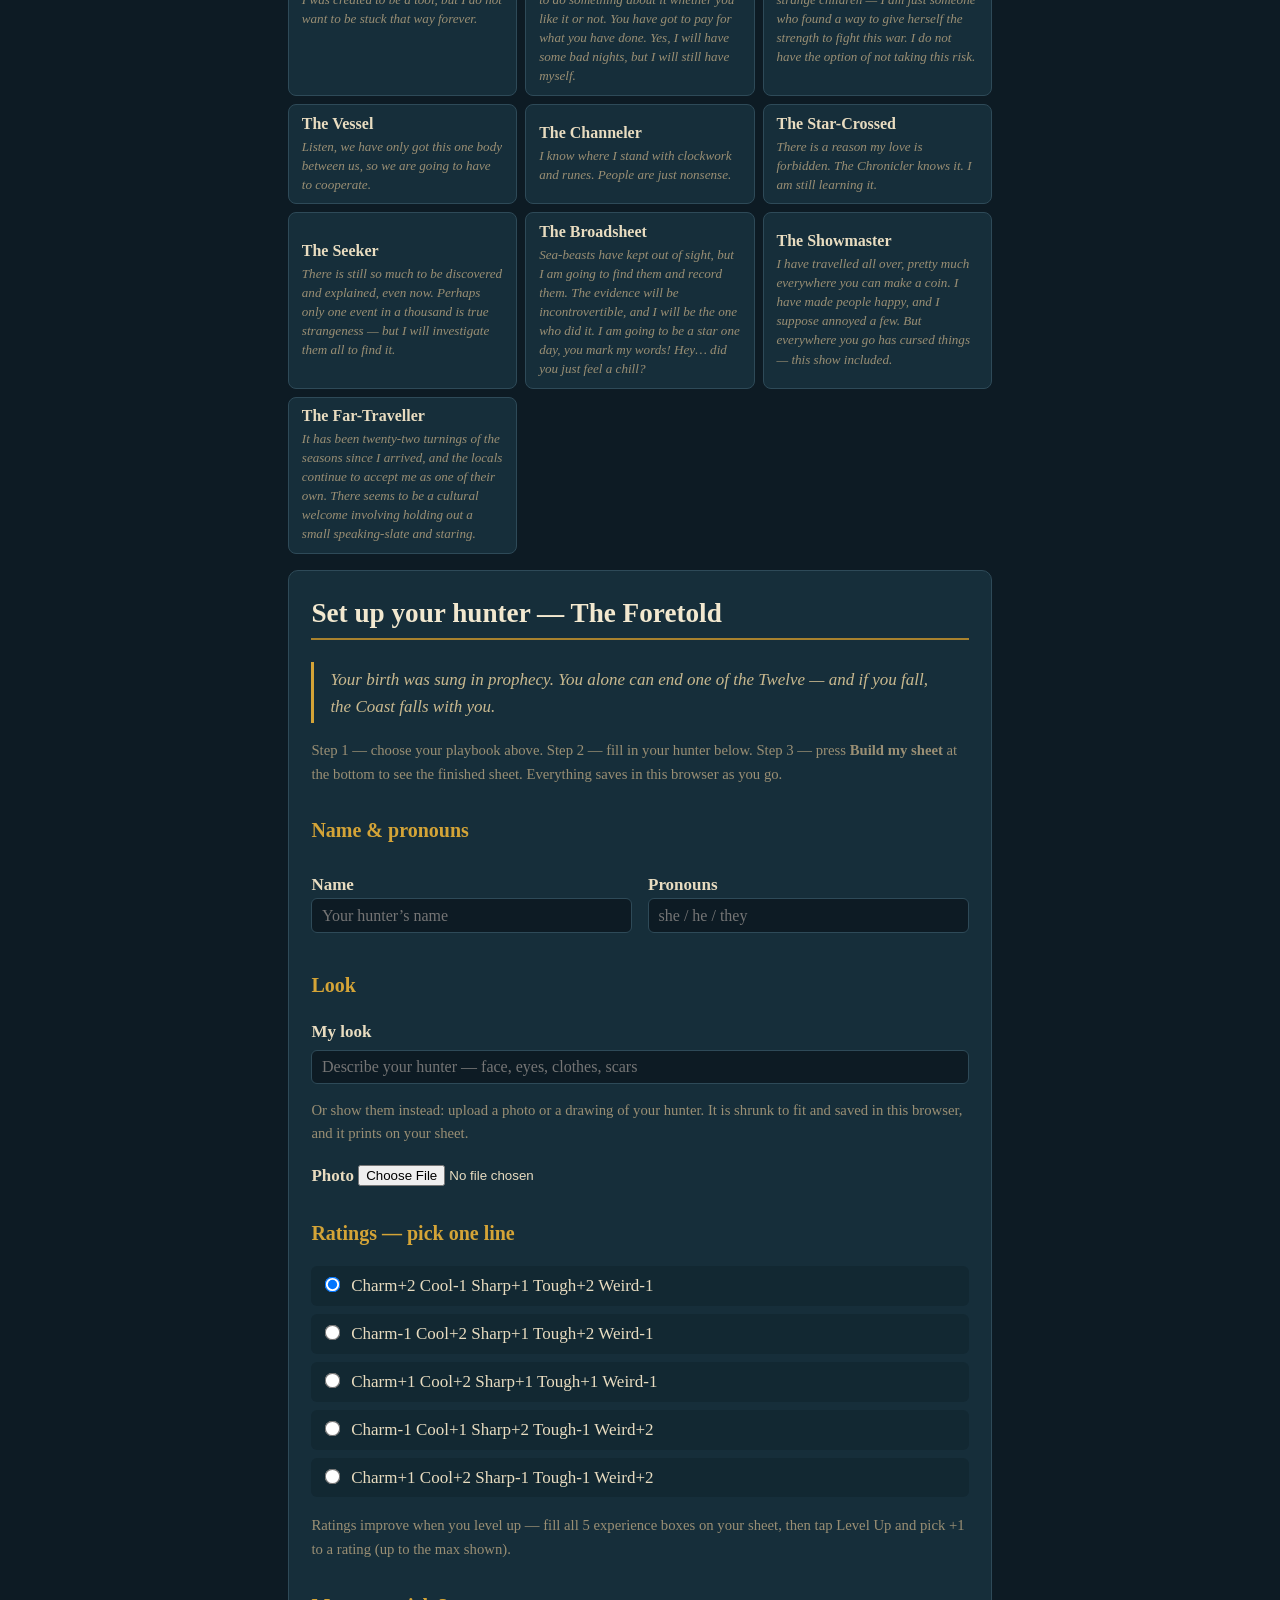
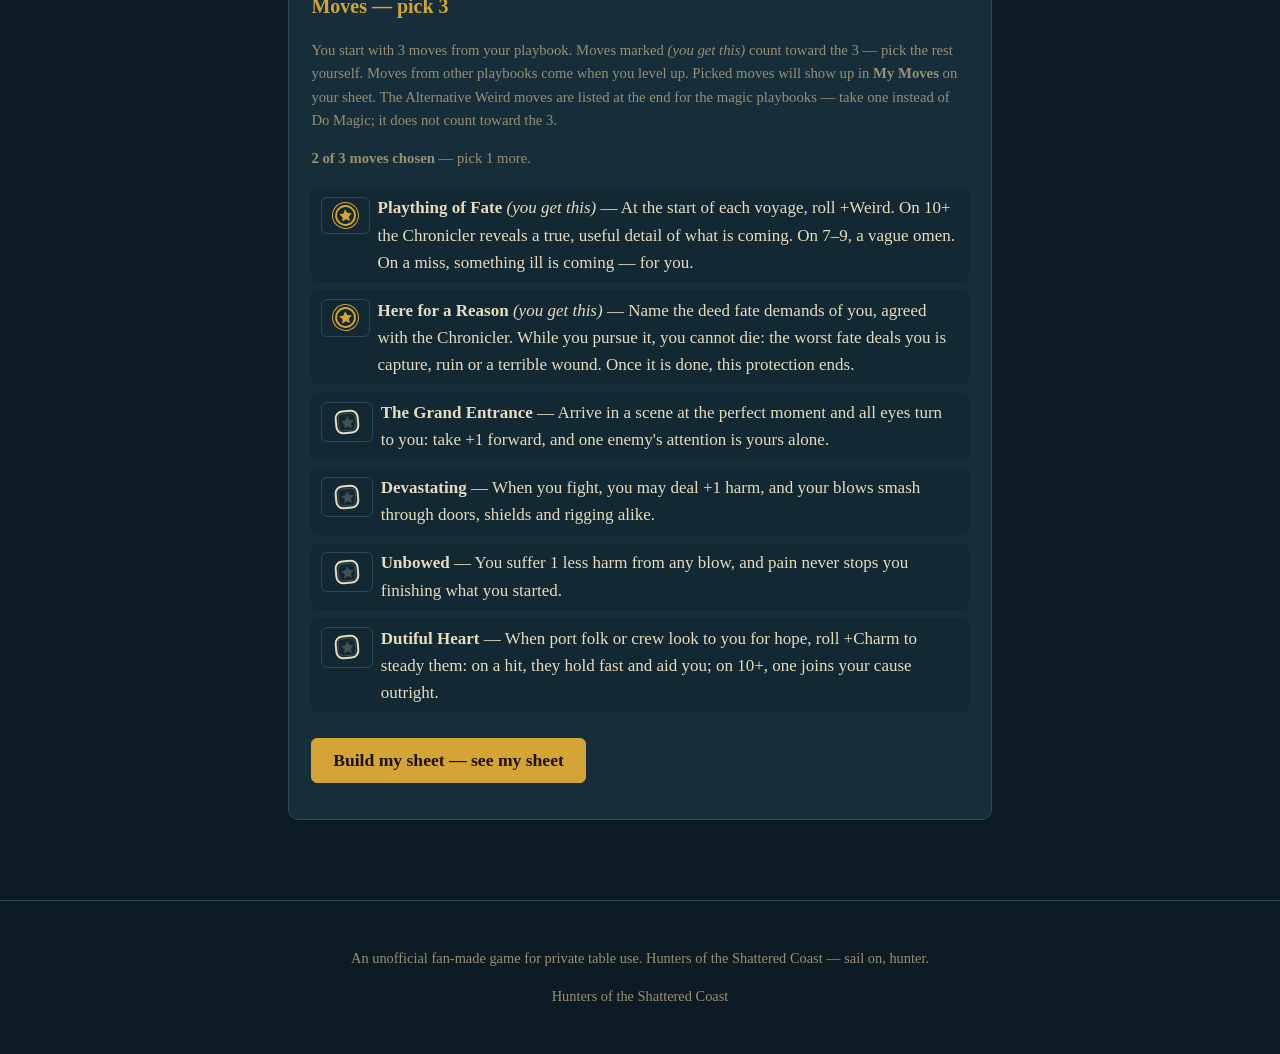
==== commit b990d88b: "Swap site download to master-playbook.pdf" ====
--- a/index.html
+++ b/index.html
@@ -25,7 +25,7 @@
 <p class="premise">Pull up a chair at the chart table, hunter. This is where your hunter takes shape. Pick a playbook, fill in the hunter, pick your moves, then press <strong>Build my sheet</strong> — and your finished sheet is ready for play, saving, and printing.</p>
 </header>
 <nav class="sticky no-print" aria-label="Site navigation">
-<a href="index.html">Hunters</a><a href="reference.html">Moves Reference</a><a href="playbooks.pdf">First 12 as PDF</a>
+<a href="index.html">Hunters</a><a href="reference.html">Moves Reference</a><a href="master-playbook.pdf">Master Playbook (PDF)</a>
 </nav>
 <main>
 <div class="toolbar no-print" id="toolbar">
--- a/style.css
+++ b/style.css
@@ -30,6 +30,16 @@
 table{width:100%;border-collapse:collapse;margin:1rem 0;font-size:.95rem}
 th,td{border:1px solid var(--line);padding:.55rem .6rem;text-align:left;vertical-align:top}
 th{background:var(--panel2);color:var(--paper)}
+/* --- Moves Reference tables: one compact table per move, result bands
+   as rows (10+ / 7-9 / Miss / 12+), narrow gold result column, banded
+   rows so the bands are easy to scan on a phone and in print. --- */
+.move-table{margin:.6rem 0 1rem;font-size:.95rem}
+.move-table th.result{width:4rem;white-space:nowrap;background:var(--panel2);color:var(--gold);text-align:center}
+.move-table tbody tr:nth-child(even) td{background:rgba(255,255,255,.03)}
+.move-table ul{margin:.35rem 0;padding-left:1.2rem}
+.move-table li{margin:.25rem 0}
+.move-ref .move-trigger{font-style:italic;color:var(--ink-dim)}
+.move-ref .move-note{font-size:.92rem;color:var(--muted)}
 ul,ol{padding-left:1.4rem}
 li{margin:.35rem 0}
 blockquote{border-left:3px solid var(--gold);margin:1rem 0;padding:.2rem 1rem;font-style:italic;color:var(--ink-dim)}
@@ -52,6 +62,9 @@
   a{color:#111;text-decoration:none}
   main{max-width:none}
   section{break-inside:avoid-page}
+  .move-table th,.move-table td{border:1px solid #666}
+  .move-table th.result{background:#eee;color:#111}
+  .move-table tbody tr:nth-child(even) td{background:#f7f7f7}
 }
 
 /* --- Hunters: interactive sheets --- */
@@ -72,9 +85,6 @@
 .xmove-box{background:var(--bg2);border:1px solid var(--gold-dim);border-radius:8px;padding:.8rem 1rem;margin:.7rem 0}
 .xmove-box h4{margin:.2rem 0 .5rem}
 .xmove-box select{font-family:inherit;font-size:1rem;background:var(--bg);color:var(--ink);border:1px solid var(--line);border-radius:6px;padding:.4rem .6rem;width:100%;margin-top:.3rem}
-.chart{font-size:.95rem}
-.chart td button{font-family:inherit;font-size:.9rem;padding:.35rem .7rem;border-radius:6px;border:1px solid var(--line);background:var(--bg2);color:var(--ink);cursor:pointer}
-.carried li button{float:right;font-family:inherit;font-size:.9rem;padding:.15rem .55rem;border-radius:6px;border:1px solid var(--line);background:var(--bg);color:var(--ink);cursor:pointer}
 .photo-preview-wrap{margin:.7rem 0}
 .photo-preview{max-width:180px;max-height:180px;border:2px solid var(--gold-dim);border-radius:8px}
 .sheet-photo-wrap{text-align:center;margin:.5rem 0}
@@ -192,6 +202,7 @@
 }
 .character-sheet .move-card h4{margin:.1em 0 .3em;font-size:1.05rem;color:#3a2a12}
 .character-sheet .move-card p{margin:.2rem 0}
+.character-sheet .move-card .move-default-tag{font-size:.68rem;font-weight:bold;letter-spacing:.1em;text-transform:uppercase;color:#6b5636;border:1px solid #b39b62;border-radius:3px;padding:.1rem .35rem;margin-left:.4rem;vertical-align:.12em;white-space:nowrap}
 .imp-stepper{display:flex;justify-content:space-between;align-items:center;gap:.6rem;flex-wrap:wrap}
 .imp-stepper .stepper-btns{display:flex;gap:.4rem}
 .imp-stepper .stepper-btns button{font-family:inherit;font-size:1.1rem;line-height:1;min-width:2.2rem;padding:.35rem .6rem;border-radius:6px;border:1px solid var(--line);background:var(--bg);color:var(--ink);cursor:pointer}
@@ -220,6 +231,7 @@
   .character-sheet .unstable-line .stamp,.character-sheet .unstable-line .stamp-slot{color:#111}
   .sheet-photo{max-width:140px;max-height:140px;border:1px solid #666}
   .character-sheet .move-card.xmove{border-left-color:#666}
+  .character-sheet .move-card .move-default-tag{color:#333;border-color:#666}
 }
 
 /* --- Standing (poster trackers) --- */
@@ -231,15 +243,42 @@
 .character-sheet .tracker-boxes .box{font-size:1.6rem;padding:0 .25rem}
 .character-sheet .unstable-line{display:block;width:100%;margin-top:.6rem;padding:.55rem .7rem;border:2px solid #a33c2e;border-radius:6px;background:#f9e2cf;font:inherit;font-size:1.05rem;color:inherit;text-align:left;cursor:pointer}
 .character-sheet .unstable-line .stamp,.character-sheet .unstable-line .stamp-slot{font-size:1.25rem;margin-right:.5rem;vertical-align:middle}
+/* Harm is one non-wrapping line with a drawn threshold at the unstable
+   point (4+): a vertical divider after the 3rd box, and boxes 4-7
+   tinted as the danger zone. Quiet (harm < 4) shows the threshold
+   faded; active (harm >= 4) deepens the line, the skull and the zone
+   so it is obvious the hunter is in the danger zone right now. */
+.character-sheet .tracker-boxes.harm-track{display:flex;flex-wrap:nowrap;align-items:center;justify-content:flex-start;gap:.15rem}
+.character-sheet .tracker-boxes.harm-track .box{flex:0 0 auto;min-width:1.9rem;min-height:1.9rem}
+.character-sheet .harm-divider{display:inline-flex;align-items:stretch;gap:.12rem;flex:none;height:2.9rem;color:#c65b4a}
+.character-sheet .harm-divider-col{display:flex;flex-direction:column;align-items:center;gap:.1rem}
+.character-sheet .harm-divider-skull{font-size:.8rem;line-height:1}
+.character-sheet .harm-divider-bar{width:3px;flex:1;background:currentColor;border-radius:2px}
+.character-sheet .harm-divider-label{writing-mode:vertical-rl;font-size:.52rem;letter-spacing:.14em;text-transform:uppercase;line-height:1}
+.character-sheet .harm-track.danger-quiet .harm-divider{opacity:.55}
+.character-sheet .harm-track .box-danger{color:#c65b4a}
+.character-sheet .harm-track .box-danger .stamp-slot{border-color:#c65b4a;background:rgba(198,91,74,.07)}
+.character-sheet .harm-track .box-danger .stamp-slot .stamp-ghost{border-color:#c65b4a}
+.character-sheet .harm-track.danger-active .harm-divider{opacity:1;color:#a33c2e}
+.character-sheet .harm-track.danger-active .harm-divider-bar{width:4px}
+.character-sheet .harm-track.danger-active .box-danger .stamp-slot{background:rgba(163,60,46,.16);border-color:#a33c2e}
+@media(max-width:400px){.character-sheet .tracker-boxes.harm-track .box{font-size:1.35rem;padding:0 .15rem}}
+/* Luck is one non-wrapping line too, same treatment as harm: all 7
+   boxes (2 faded past-adventure stars + 5 spendable) on a single row. */
+.character-sheet .tracker-boxes.luck-track{display:flex;flex-wrap:nowrap;align-items:center;justify-content:flex-start;gap:.15rem}
+.character-sheet .tracker-boxes.luck-track .box{flex:0 0 auto;min-width:1.9rem;min-height:1.9rem}
+@media(max-width:400px){.character-sheet .tracker-boxes.luck-track .box{font-size:1.35rem;padding:0 .15rem}}
 .character-sheet .sheet-level{text-align:center;font-size:1.15rem;font-weight:bold;letter-spacing:.12em;text-transform:uppercase;color:#7a5c14;margin:.3rem 0 0}
 .character-sheet .levelup-row{margin:.6rem 0 0}
 .character-sheet .level-up-btn{font-size:1.15rem;padding:.6rem 1.4rem}
 .character-sheet .level-up-btn:disabled{opacity:.45;cursor:default}
-.expat-text{min-height:7rem}
-.expat-hint{background:#fbf3dd;border:1px solid #c9a94f;border-radius:8px;padding:.8rem 1rem;margin:.6rem 0}
-@media print{
-  .levelup-overlay,.expat-hint{display:none !important}
+@media print{
+  .levelup-overlay{display:none !important}
   .character-sheet .unstable-line{border:1px solid #333;background:#fff}
+  .character-sheet .harm-divider{opacity:1 !important;color:#333}
+  .character-sheet .harm-divider-bar{width:3px;background:#333}
+  .character-sheet .harm-track .box-danger{color:#111}
+  .character-sheet .harm-track .box-danger .stamp-slot{border-color:#666;background:#eee}
 }
 
 /* --- Level Up wizard --- */
